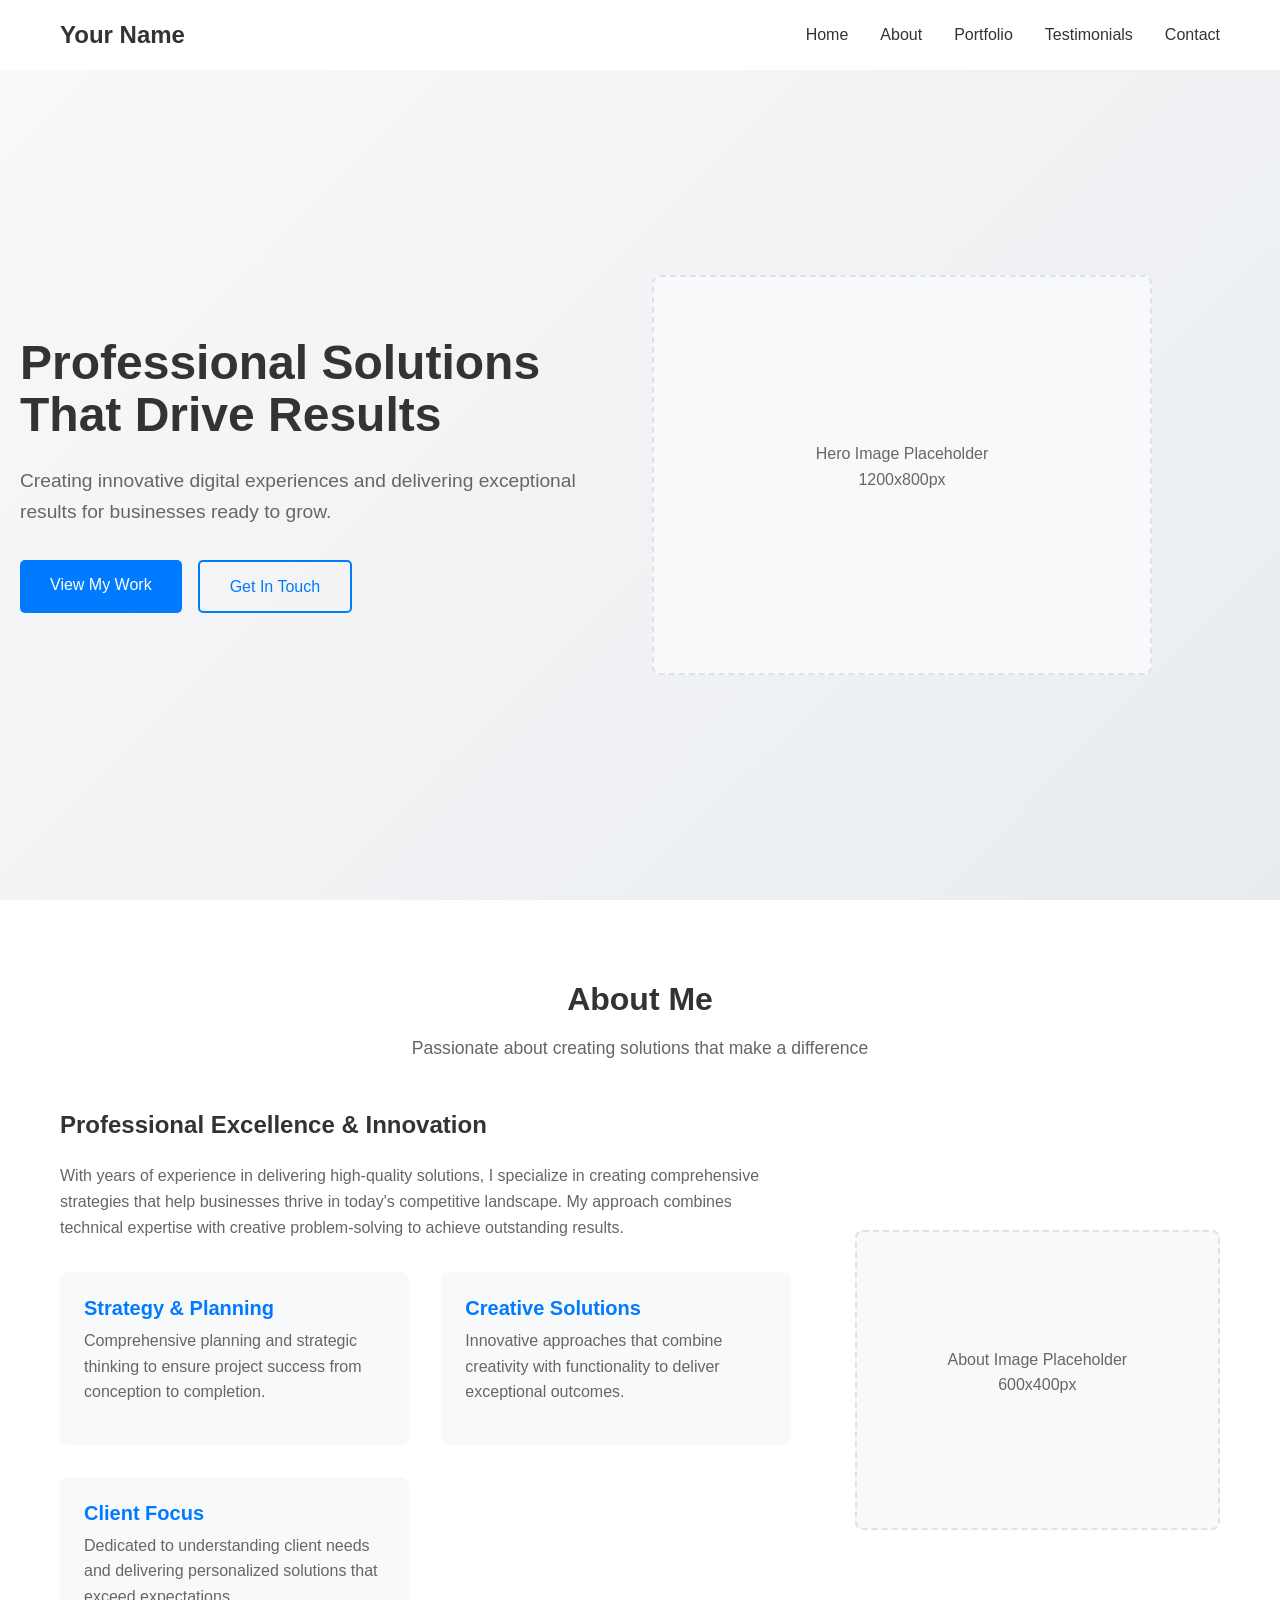
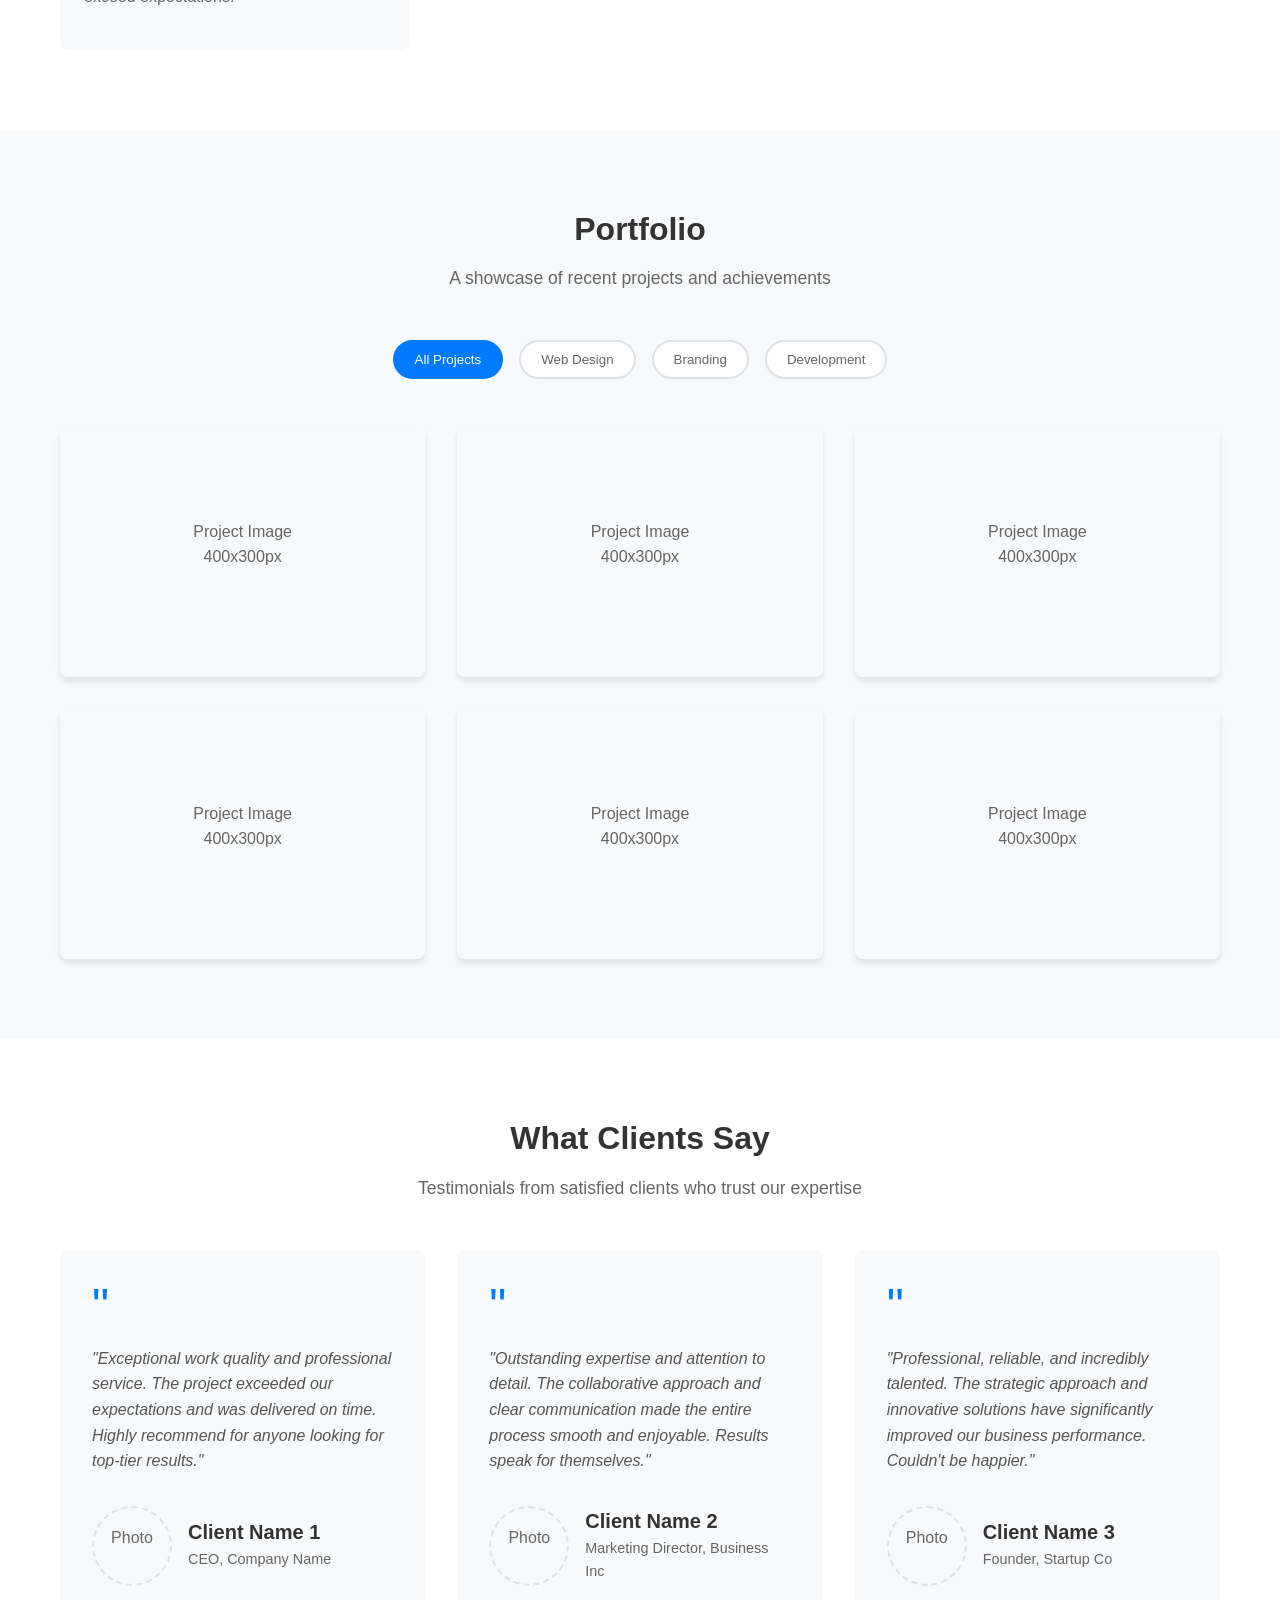
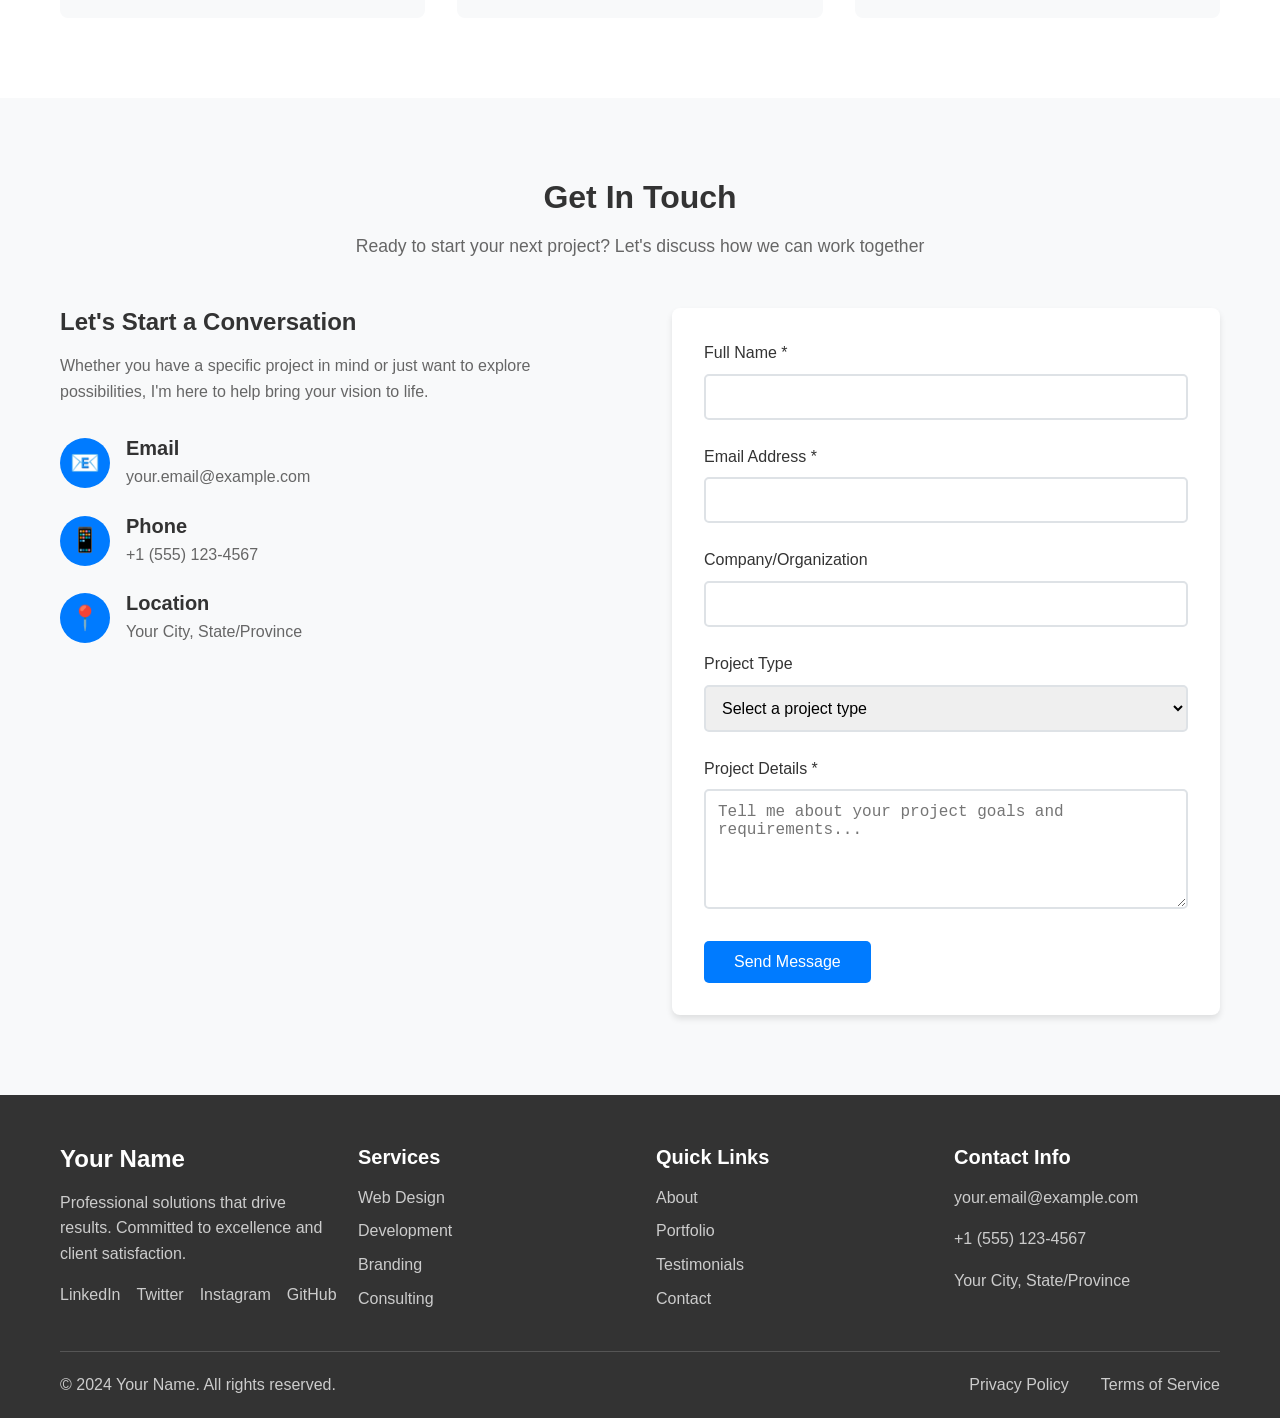
==== index.html @ e86a59a4 "Create professional portfolio website with responsive design Co-authored-by: deisy <deisy@sendwarmup" ====
<!DOCTYPE html>
<html lang="en">
<head>
    <meta charset="UTF-8">
    <meta name="viewport" content="width=device-width, initial-scale=1.0">
    <title>Your Name - Professional Portfolio</title>
    <link rel="stylesheet" href="styles.css">
</head>
<body>
    <!-- Navigation -->
    <nav class="navbar">
        <div class="nav-container">
            <div class="nav-logo">
                <a href="#home">Your Name</a>
            </div>
            <div class="nav-menu">
                <a href="#home" class="nav-link">Home</a>
                <a href="#about" class="nav-link">About</a>
                <a href="#portfolio" class="nav-link">Portfolio</a>
                <a href="#testimonials" class="nav-link">Testimonials</a>
                <a href="#contact" class="nav-link">Contact</a>
            </div>
            <div class="hamburger">
                <span class="bar"></span>
                <span class="bar"></span>
                <span class="bar"></span>
            </div>
        </div>
    </nav>

    <!-- Hero Section -->
    <section id="home" class="hero">
        <div class="hero-content">
            <div class="hero-text">
                <h1 class="hero-title">Professional Solutions That Drive Results</h1>
                <p class="hero-subtitle">Creating innovative digital experiences and delivering exceptional results for businesses ready to grow.</p>
                <div class="hero-buttons">
                    <a href="#portfolio" class="btn btn-primary">View My Work</a>
                    <a href="#contact" class="btn btn-secondary">Get In Touch</a>
                </div>
            </div>
        </div>
        <div class="hero-image">
            <!-- Placeholder for hero image -->
            <div class="image-placeholder">
                <p>Hero Image Placeholder<br>1200x800px</p>
            </div>
        </div>
    </section>

    <!-- About Section -->
    <section id="about" class="about">
        <div class="container">
            <div class="section-header">
                <h2>About Me</h2>
                <p class="section-subtitle">Passionate about creating solutions that make a difference</p>
            </div>
            <div class="about-content">
                <div class="about-text">
                    <h3>Professional Excellence & Innovation</h3>
                    <p>With years of experience in delivering high-quality solutions, I specialize in creating comprehensive strategies that help businesses thrive in today's competitive landscape. My approach combines technical expertise with creative problem-solving to achieve outstanding results.</p>
                    
                    <div class="skills-grid">
                        <div class="skill-item">
                            <h4>Strategy & Planning</h4>
                            <p>Comprehensive planning and strategic thinking to ensure project success from conception to completion.</p>
                        </div>
                        <div class="skill-item">
                            <h4>Creative Solutions</h4>
                            <p>Innovative approaches that combine creativity with functionality to deliver exceptional outcomes.</p>
                        </div>
                        <div class="skill-item">
                            <h4>Client Focus</h4>
                            <p>Dedicated to understanding client needs and delivering personalized solutions that exceed expectations.</p>
                        </div>
                    </div>
                </div>
                <div class="about-image">
                    <!-- Placeholder for about image -->
                    <div class="image-placeholder">
                        <p>About Image Placeholder<br>600x400px</p>
                    </div>
                </div>
            </div>
        </div>
    </section>

    <!-- Portfolio Gallery -->
    <section id="portfolio" class="portfolio">
        <div class="container">
            <div class="section-header">
                <h2>Portfolio</h2>
                <p class="section-subtitle">A showcase of recent projects and achievements</p>
            </div>
            
            <div class="portfolio-filters">
                <button class="filter-btn active" data-filter="all">All Projects</button>
                <button class="filter-btn" data-filter="web">Web Design</button>
                <button class="filter-btn" data-filter="branding">Branding</button>
                <button class="filter-btn" data-filter="development">Development</button>
            </div>

            <div class="portfolio-grid">
                <div class="portfolio-item" data-category="web">
                    <div class="portfolio-image">
                        <div class="image-placeholder">
                            <p>Project Image<br>400x300px</p>
                        </div>
                        <div class="portfolio-overlay">
                            <h4>Project Title 1</h4>
                            <p>Web Design & Development</p>
                            <a href="#" class="portfolio-link">View Project</a>
                        </div>
                    </div>
                </div>

                <div class="portfolio-item" data-category="branding">
                    <div class="portfolio-image">
                        <div class="image-placeholder">
                            <p>Project Image<br>400x300px</p>
                        </div>
                        <div class="portfolio-overlay">
                            <h4>Project Title 2</h4>
                            <p>Brand Identity & Strategy</p>
                            <a href="#" class="portfolio-link">View Project</a>
                        </div>
                    </div>
                </div>

                <div class="portfolio-item" data-category="development">
                    <div class="portfolio-image">
                        <div class="image-placeholder">
                            <p>Project Image<br>400x300px</p>
                        </div>
                        <div class="portfolio-overlay">
                            <h4>Project Title 3</h4>
                            <p>Custom Development</p>
                            <a href="#" class="portfolio-link">View Project</a>
                        </div>
                    </div>
                </div>

                <div class="portfolio-item" data-category="web">
                    <div class="portfolio-image">
                        <div class="image-placeholder">
                            <p>Project Image<br>400x300px</p>
                        </div>
                        <div class="portfolio-overlay">
                            <h4>Project Title 4</h4>
                            <p>Responsive Website</p>
                            <a href="#" class="portfolio-link">View Project</a>
                        </div>
                    </div>
                </div>

                <div class="portfolio-item" data-category="branding">
                    <div class="portfolio-image">
                        <div class="image-placeholder">
                            <p>Project Image<br>400x300px</p>
                        </div>
                        <div class="portfolio-overlay">
                            <h4>Project Title 5</h4>
                            <p>Logo & Brand Design</p>
                            <a href="#" class="portfolio-link">View Project</a>
                        </div>
                    </div>
                </div>

                <div class="portfolio-item" data-category="development">
                    <div class="portfolio-image">
                        <div class="image-placeholder">
                            <p>Project Image<br>400x300px</p>
                        </div>
                        <div class="portfolio-overlay">
                            <h4>Project Title 6</h4>
                            <p>E-commerce Platform</p>
                            <a href="#" class="portfolio-link">View Project</a>
                        </div>
                    </div>
                </div>
            </div>
        </div>
    </section>

    <!-- Testimonials Section -->
    <section id="testimonials" class="testimonials">
        <div class="container">
            <div class="section-header">
                <h2>What Clients Say</h2>
                <p class="section-subtitle">Testimonials from satisfied clients who trust our expertise</p>
            </div>
            
            <div class="testimonials-grid">
                <div class="testimonial-item">
                    <div class="testimonial-content">
                        <div class="quote-icon">"</div>
                        <p>"Exceptional work quality and professional service. The project exceeded our expectations and was delivered on time. Highly recommend for anyone looking for top-tier results."</p>
                    </div>
                    <div class="testimonial-author">
                        <div class="author-image">
                            <div class="image-placeholder small">
                                <p>Photo</p>
                            </div>
                        </div>
                        <div class="author-info">
                            <h4>Client Name 1</h4>
                            <p>CEO, Company Name</p>
                        </div>
                    </div>
                </div>

                <div class="testimonial-item">
                    <div class="testimonial-content">
                        <div class="quote-icon">"</div>
                        <p>"Outstanding expertise and attention to detail. The collaborative approach and clear communication made the entire process smooth and enjoyable. Results speak for themselves."</p>
                    </div>
                    <div class="testimonial-author">
                        <div class="author-image">
                            <div class="image-placeholder small">
                                <p>Photo</p>
                            </div>
                        </div>
                        <div class="author-info">
                            <h4>Client Name 2</h4>
                            <p>Marketing Director, Business Inc</p>
                        </div>
                    </div>
                </div>

                <div class="testimonial-item">
                    <div class="testimonial-content">
                        <div class="quote-icon">"</div>
                        <p>"Professional, reliable, and incredibly talented. The strategic approach and innovative solutions have significantly improved our business performance. Couldn't be happier."</p>
                    </div>
                    <div class="testimonial-author">
                        <div class="author-image">
                            <div class="image-placeholder small">
                                <p>Photo</p>
                            </div>
                        </div>
                        <div class="author-info">
                            <h4>Client Name 3</h4>
                            <p>Founder, Startup Co</p>
                        </div>
                    </div>
                </div>
            </div>
        </div>
    </section>

    <!-- Contact Section -->
    <section id="contact" class="contact">
        <div class="container">
            <div class="section-header">
                <h2>Get In Touch</h2>
                <p class="section-subtitle">Ready to start your next project? Let's discuss how we can work together</p>
            </div>
            
            <div class="contact-content">
                <div class="contact-info">
                    <h3>Let's Start a Conversation</h3>
                    <p>Whether you have a specific project in mind or just want to explore possibilities, I'm here to help bring your vision to life.</p>
                    
                    <div class="contact-details">
                        <div class="contact-item">
                            <div class="contact-icon">📧</div>
                            <div class="contact-text">
                                <h4>Email</h4>
                                <p>your.email@example.com</p>
                            </div>
                        </div>
                        
                        <div class="contact-item">
                            <div class="contact-icon">📱</div>
                            <div class="contact-text">
                                <h4>Phone</h4>
                                <p>+1 (555) 123-4567</p>
                            </div>
                        </div>
                        
                        <div class="contact-item">
                            <div class="contact-icon">📍</div>
                            <div class="contact-text">
                                <h4>Location</h4>
                                <p>Your City, State/Province</p>
                            </div>
                        </div>
                    </div>
                </div>
                
                <div class="contact-form">
                    <form id="contactForm">
                        <div class="form-group">
                            <label for="name">Full Name *</label>
                            <input type="text" id="name" name="name" required>
                        </div>
                        
                        <div class="form-group">
                            <label for="email">Email Address *</label>
                            <input type="email" id="email" name="email" required>
                        </div>
                        
                        <div class="form-group">
                            <label for="company">Company/Organization</label>
                            <input type="text" id="company" name="company">
                        </div>
                        
                        <div class="form-group">
                            <label for="project">Project Type</label>
                            <select id="project" name="project">
                                <option value="">Select a project type</option>
                                <option value="web-design">Web Design</option>
                                <option value="development">Development</option>
                                <option value="branding">Branding</option>
                                <option value="consulting">Consulting</option>
                                <option value="other">Other</option>
                            </select>
                        </div>
                        
                        <div class="form-group">
                            <label for="message">Project Details *</label>
                            <textarea id="message" name="message" rows="5" placeholder="Tell me about your project goals and requirements..." required></textarea>
                        </div>
                        
                        <button type="submit" class="btn btn-primary">Send Message</button>
                    </form>
                </div>
            </div>
        </div>
    </section>

    <!-- Footer -->
    <footer class="footer">
        <div class="container">
            <div class="footer-content">
                <div class="footer-section">
                    <h3>Your Name</h3>
                    <p>Professional solutions that drive results. Committed to excellence and client satisfaction.</p>
                    <div class="social-links">
                        <a href="#" class="social-link">LinkedIn</a>
                        <a href="#" class="social-link">Twitter</a>
                        <a href="#" class="social-link">Instagram</a>
                        <a href="#" class="social-link">GitHub</a>
                    </div>
                </div>
                
                <div class="footer-section">
                    <h4>Services</h4>
                    <ul>
                        <li><a href="#">Web Design</a></li>
                        <li><a href="#">Development</a></li>
                        <li><a href="#">Branding</a></li>
                        <li><a href="#">Consulting</a></li>
                    </ul>
                </div>
                
                <div class="footer-section">
                    <h4>Quick Links</h4>
                    <ul>
                        <li><a href="#about">About</a></li>
                        <li><a href="#portfolio">Portfolio</a></li>
                        <li><a href="#testimonials">Testimonials</a></li>
                        <li><a href="#contact">Contact</a></li>
                    </ul>
                </div>
                
                <div class="footer-section">
                    <h4>Contact Info</h4>
                    <p>your.email@example.com</p>
                    <p>+1 (555) 123-4567</p>
                    <p>Your City, State/Province</p>
                </div>
            </div>
            
            <div class="footer-bottom">
                <p>&copy; 2024 Your Name. All rights reserved.</p>
                <div class="footer-links">
                    <a href="#">Privacy Policy</a>
                    <a href="#">Terms of Service</a>
                </div>
            </div>
        </div>
    </footer>

    <script src="script.js"></script>
</body>
</html>
---- styles.css ----
/* Reset and Base Styles */
* {
    margin: 0;
    padding: 0;
    box-sizing: border-box;
}

html {
    scroll-behavior: smooth;
}

body {
    font-family: 'Segoe UI', Tahoma, Geneva, Verdana, sans-serif;
    line-height: 1.6;
    color: #333;
    background-color: #fff;
}

.container {
    max-width: 1200px;
    margin: 0 auto;
    padding: 0 20px;
}

/* Typography */
h1, h2, h3, h4, h5, h6 {
    font-weight: 600;
    line-height: 1.2;
    margin-bottom: 1rem;
}

h1 {
    font-size: 2.5rem;
}

h2 {
    font-size: 2rem;
}

h3 {
    font-size: 1.5rem;
}

h4 {
    font-size: 1.25rem;
}

p {
    margin-bottom: 1rem;
    color: #666;
}

/* Buttons */
.btn {
    display: inline-block;
    padding: 12px 30px;
    text-decoration: none;
    border-radius: 5px;
    font-weight: 500;
    transition: all 0.3s ease;
    border: none;
    cursor: pointer;
    font-size: 1rem;
}

.btn-primary {
    background-color: #007bff;
    color: white;
}

.btn-primary:hover {
    background-color: #0056b3;
    transform: translateY(-2px);
}

.btn-secondary {
    background-color: transparent;
    color: #007bff;
    border: 2px solid #007bff;
}

.btn-secondary:hover {
    background-color: #007bff;
    color: white;
    transform: translateY(-2px);
}

/* Section Headers */
.section-header {
    text-align: center;
    margin-bottom: 3rem;
}

.section-subtitle {
    font-size: 1.1rem;
    color: #666;
    max-width: 600px;
    margin: 0 auto;
}

/* Image Placeholders */
.image-placeholder {
    background-color: #f8f9fa;
    border: 2px dashed #dee2e6;
    display: flex;
    align-items: center;
    justify-content: center;
    color: #6c757d;
    text-align: center;
    font-weight: 500;
    border-radius: 8px;
    min-height: 200px;
}

.image-placeholder.small {
    min-height: 80px;
    width: 80px;
    border-radius: 50%;
}

/* Navigation */
.navbar {
    position: fixed;
    top: 0;
    width: 100%;
    background-color: rgba(255, 255, 255, 0.95);
    backdrop-filter: blur(10px);
    z-index: 1000;
    padding: 1rem 0;
    transition: all 0.3s ease;
}

.nav-container {
    max-width: 1200px;
    margin: 0 auto;
    padding: 0 20px;
    display: flex;
    justify-content: space-between;
    align-items: center;
}

.nav-logo a {
    font-size: 1.5rem;
    font-weight: 700;
    text-decoration: none;
    color: #333;
}

.nav-menu {
    display: flex;
    gap: 2rem;
}

.nav-link {
    text-decoration: none;
    color: #333;
    font-weight: 500;
    transition: color 0.3s ease;
}

.nav-link:hover {
    color: #007bff;
}

.hamburger {
    display: none;
    flex-direction: column;
    cursor: pointer;
}

.bar {
    width: 25px;
    height: 3px;
    background-color: #333;
    margin: 3px 0;
    transition: 0.3s;
}

/* Hero Section */
.hero {
    display: flex;
    align-items: center;
    min-height: 100vh;
    padding: 100px 20px 50px;
    background: linear-gradient(135deg, #f8f9fa 0%, #e9ecef 100%);
}

.hero-content {
    flex: 1;
    max-width: 600px;
    margin-right: 2rem;
}

.hero-title {
    font-size: 3rem;
    color: #333;
    margin-bottom: 1.5rem;
    line-height: 1.1;
}

.hero-subtitle {
    font-size: 1.2rem;
    color: #666;
    margin-bottom: 2rem;
    line-height: 1.6;
}

.hero-buttons {
    display: flex;
    gap: 1rem;
    flex-wrap: wrap;
}

.hero-image {
    flex: 1;
    max-width: 500px;
}

.hero-image .image-placeholder {
    min-height: 400px;
}

/* About Section */
.about {
    padding: 80px 0;
    background-color: #fff;
}

.about-content {
    display: grid;
    grid-template-columns: 2fr 1fr;
    gap: 4rem;
    align-items: center;
}

.about-text h3 {
    color: #333;
    margin-bottom: 1.5rem;
}

.skills-grid {
    display: grid;
    grid-template-columns: repeat(auto-fit, minmax(250px, 1fr));
    gap: 2rem;
    margin-top: 2rem;
}

.skill-item {
    padding: 1.5rem;
    background-color: #f8f9fa;
    border-radius: 8px;
    transition: transform 0.3s ease;
}

.skill-item:hover {
    transform: translateY(-5px);
}

.skill-item h4 {
    color: #007bff;
    margin-bottom: 0.5rem;
}

.about-image .image-placeholder {
    min-height: 300px;
}

/* Portfolio Section */
.portfolio {
    padding: 80px 0;
    background-color: #f8f9fa;
}

.portfolio-filters {
    display: flex;
    justify-content: center;
    gap: 1rem;
    margin-bottom: 3rem;
    flex-wrap: wrap;
}

.filter-btn {
    background-color: #fff;
    color: #666;
    border: 2px solid #dee2e6;
    padding: 10px 20px;
    border-radius: 25px;
    cursor: pointer;
    transition: all 0.3s ease;
    font-weight: 500;
}

.filter-btn.active,
.filter-btn:hover {
    background-color: #007bff;
    color: white;
    border-color: #007bff;
}

.portfolio-grid {
    display: grid;
    grid-template-columns: repeat(auto-fit, minmax(350px, 1fr));
    gap: 2rem;
}

.portfolio-item {
    background-color: #fff;
    border-radius: 8px;
    overflow: hidden;
    box-shadow: 0 4px 6px rgba(0, 0, 0, 0.1);
    transition: transform 0.3s ease, box-shadow 0.3s ease;
}

.portfolio-item:hover {
    transform: translateY(-5px);
    box-shadow: 0 8px 25px rgba(0, 0, 0, 0.15);
}

.portfolio-image {
    position: relative;
    overflow: hidden;
}

.portfolio-image .image-placeholder {
    min-height: 250px;
    border-radius: 0;
    border: none;
}

.portfolio-overlay {
    position: absolute;
    top: 0;
    left: 0;
    right: 0;
    bottom: 0;
    background: rgba(0, 123, 255, 0.9);
    color: white;
    display: flex;
    flex-direction: column;
    justify-content: center;
    align-items: center;
    opacity: 0;
    transition: opacity 0.3s ease;
    text-align: center;
    padding: 2rem;
}

.portfolio-item:hover .portfolio-overlay {
    opacity: 1;
}

.portfolio-overlay h4 {
    margin-bottom: 0.5rem;
    color: white;
}

.portfolio-overlay p {
    margin-bottom: 1rem;
    color: rgba(255, 255, 255, 0.9);
}

.portfolio-link {
    color: white;
    text-decoration: none;
    border: 2px solid white;
    padding: 8px 20px;
    border-radius: 25px;
    transition: all 0.3s ease;
}

.portfolio-link:hover {
    background-color: white;
    color: #007bff;
}

/* Testimonials Section */
.testimonials {
    padding: 80px 0;
    background-color: #fff;
}

.testimonials-grid {
    display: grid;
    grid-template-columns: repeat(auto-fit, minmax(350px, 1fr));
    gap: 2rem;
}

.testimonial-item {
    background-color: #f8f9fa;
    padding: 2rem;
    border-radius: 8px;
    position: relative;
    transition: transform 0.3s ease;
}

.testimonial-item:hover {
    transform: translateY(-5px);
}

.quote-icon {
    font-size: 3rem;
    color: #007bff;
    line-height: 1;
    margin-bottom: 1rem;
}

.testimonial-content p {
    font-style: italic;
    margin-bottom: 2rem;
    color: #555;
}

.testimonial-author {
    display: flex;
    align-items: center;
    gap: 1rem;
}

.author-info h4 {
    color: #333;
    margin-bottom: 0.25rem;
}

.author-info p {
    color: #666;
    margin: 0;
    font-size: 0.9rem;
}

/* Contact Section */
.contact {
    padding: 80px 0;
    background-color: #f8f9fa;
}

.contact-content {
    display: grid;
    grid-template-columns: 1fr 1fr;
    gap: 4rem;
}

.contact-info h3 {
    color: #333;
    margin-bottom: 1rem;
}

.contact-details {
    margin-top: 2rem;
}

.contact-item {
    display: flex;
    align-items: center;
    gap: 1rem;
    margin-bottom: 1.5rem;
}

.contact-icon {
    font-size: 1.5rem;
    width: 50px;
    height: 50px;
    background-color: #007bff;
    color: white;
    display: flex;
    align-items: center;
    justify-content: center;
    border-radius: 50%;
}

.contact-text h4 {
    color: #333;
    margin-bottom: 0.25rem;
}

.contact-text p {
    margin: 0;
    color: #666;
}

/* Contact Form */
.contact-form {
    background-color: #fff;
    padding: 2rem;
    border-radius: 8px;
    box-shadow: 0 4px 6px rgba(0, 0, 0, 0.1);
}

.form-group {
    margin-bottom: 1.5rem;
}

.form-group label {
    display: block;
    margin-bottom: 0.5rem;
    color: #333;
    font-weight: 500;
}

.form-group input,
.form-group select,
.form-group textarea {
    width: 100%;
    padding: 12px;
    border: 2px solid #dee2e6;
    border-radius: 5px;
    font-size: 1rem;
    transition: border-color 0.3s ease;
}

.form-group input:focus,
.form-group select:focus,
.form-group textarea:focus {
    outline: none;
    border-color: #007bff;
}

.form-group textarea {
    resize: vertical;
    min-height: 120px;
}

/* Footer */
.footer {
    background-color: #333;
    color: white;
    padding: 50px 0 20px;
}

.footer-content {
    display: grid;
    grid-template-columns: repeat(auto-fit, minmax(250px, 1fr));
    gap: 2rem;
    margin-bottom: 2rem;
}

.footer-section h3,
.footer-section h4 {
    color: white;
    margin-bottom: 1rem;
}

.footer-section p {
    color: #ccc;
    line-height: 1.6;
}

.footer-section ul {
    list-style: none;
}

.footer-section ul li {
    margin-bottom: 0.5rem;
}

.footer-section ul li a {
    color: #ccc;
    text-decoration: none;
    transition: color 0.3s ease;
}

.footer-section ul li a:hover {
    color: #007bff;
}

.social-links {
    display: flex;
    gap: 1rem;
    margin-top: 1rem;
}

.social-link {
    color: #ccc;
    text-decoration: none;
    transition: color 0.3s ease;
}

.social-link:hover {
    color: #007bff;
}

.footer-bottom {
    border-top: 1px solid #555;
    padding-top: 20px;
    display: flex;
    justify-content: space-between;
    align-items: center;
    flex-wrap: wrap;
    gap: 1rem;
}

.footer-bottom p {
    color: #ccc;
    margin: 0;
}

.footer-links {
    display: flex;
    gap: 2rem;
}

.footer-links a {
    color: #ccc;
    text-decoration: none;
    transition: color 0.3s ease;
}

.footer-links a:hover {
    color: #007bff;
}

/* Responsive Design */
@media (max-width: 768px) {
    .hamburger {
        display: flex;
    }
    
    .nav-menu {
        position: fixed;
        left: -100%;
        top: 70px;
        flex-direction: column;
        background-color: white;
        width: 100%;
        text-align: center;
        transition: 0.3s;
        box-shadow: 0 10px 27px rgba(0, 0, 0, 0.05);
        padding: 2rem 0;
    }
    
    .nav-menu.active {
        left: 0;
    }
    
    .hero {
        flex-direction: column;
        text-align: center;
        padding: 120px 20px 50px;
    }
    
    .hero-content {
        margin-right: 0;
        margin-bottom: 2rem;
    }
    
    .hero-title {
        font-size: 2.5rem;
    }
    
    .hero-buttons {
        justify-content: center;
    }
    
    .about-content {
        grid-template-columns: 1fr;
        gap: 2rem;
    }
    
    .skills-grid {
        grid-template-columns: 1fr;
    }
    
    .portfolio-grid {
        grid-template-columns: 1fr;
    }
    
    .testimonials-grid {
        grid-template-columns: 1fr;
    }
    
    .contact-content {
        grid-template-columns: 1fr;
        gap: 2rem;
    }
    
    .footer-bottom {
        flex-direction: column;
        text-align: center;
    }
    
    .footer-links {
        justify-content: center;
    }
}

@media (max-width: 480px) {
    .hero-title {
        font-size: 2rem;
    }
    
    .hero-subtitle {
        font-size: 1.1rem;
    }
    
    h2 {
        font-size: 1.75rem;
    }
    
    .container {
        padding: 0 15px;
    }
    
    .portfolio-filters {
        flex-direction: column;
        align-items: center;
    }
    
    .hero-buttons {
        flex-direction: column;
        align-items: center;
    }
    
    .btn {
        width: 100%;
        max-width: 250px;
        text-align: center;
    }
}

/* Smooth animations */
@keyframes fadeInUp {
    from {
        opacity: 0;
        transform: translateY(30px);
    }
    to {
        opacity: 1;
        transform: translateY(0);
    }
}

.hero-content,
.about-content,
.portfolio-item,
.testimonial-item {
    animation: fadeInUp 0.6s ease-out;
}

/* Scroll animations - can be enhanced with JavaScript */
.section-header {
    opacity: 0;
    animation: fadeInUp 0.6s ease-out forwards;
}
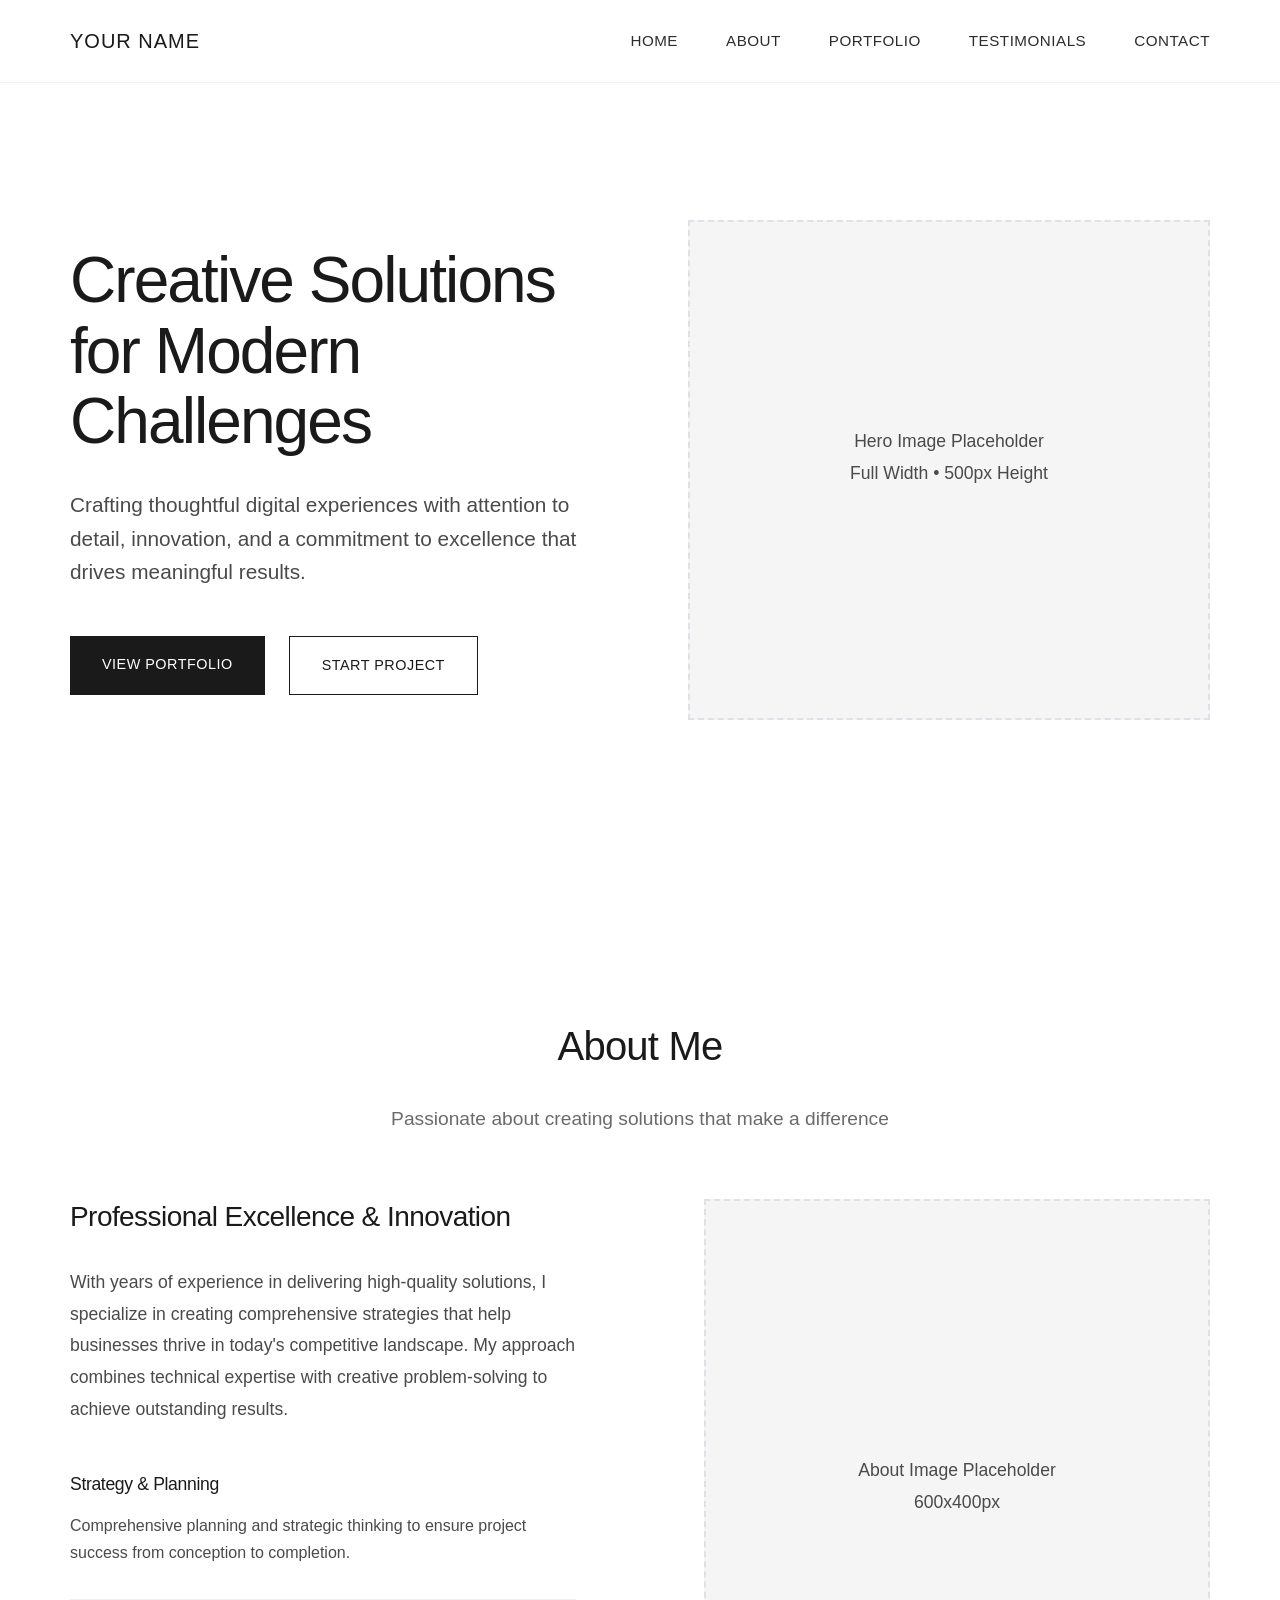
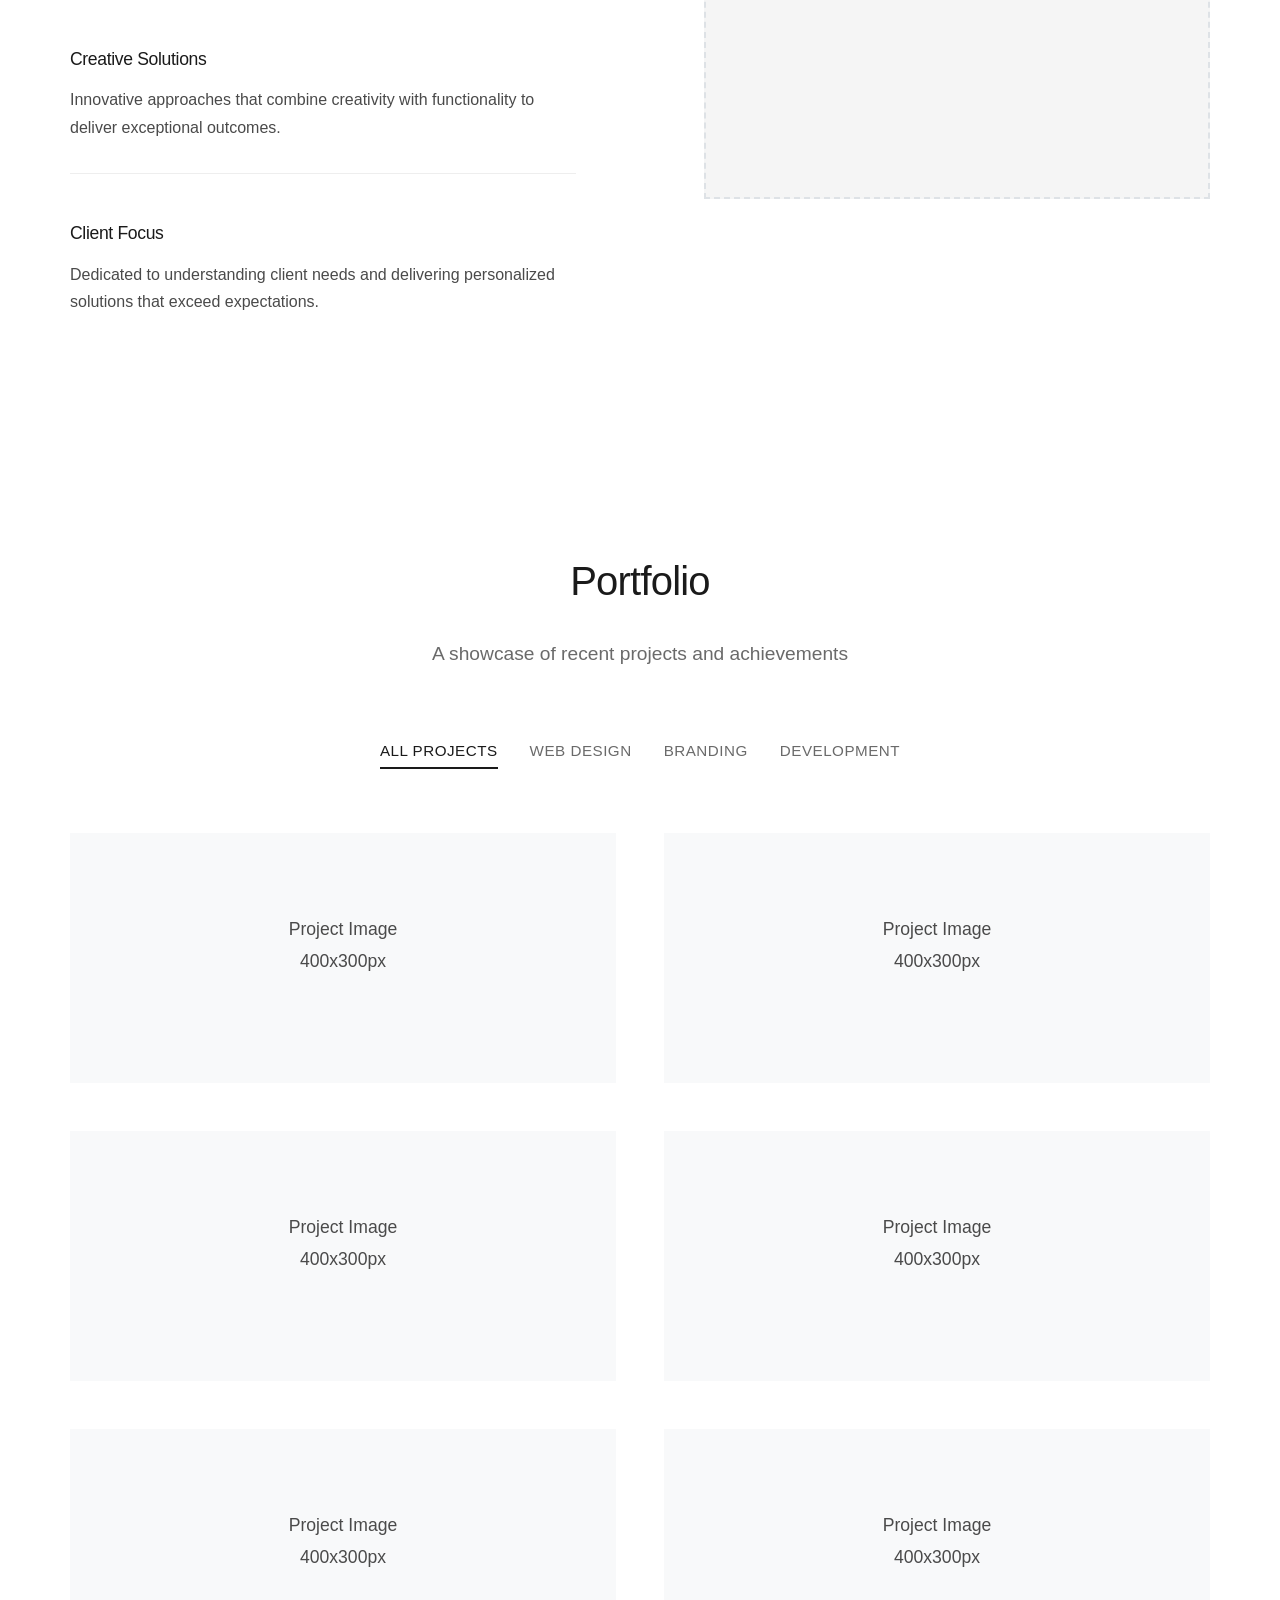
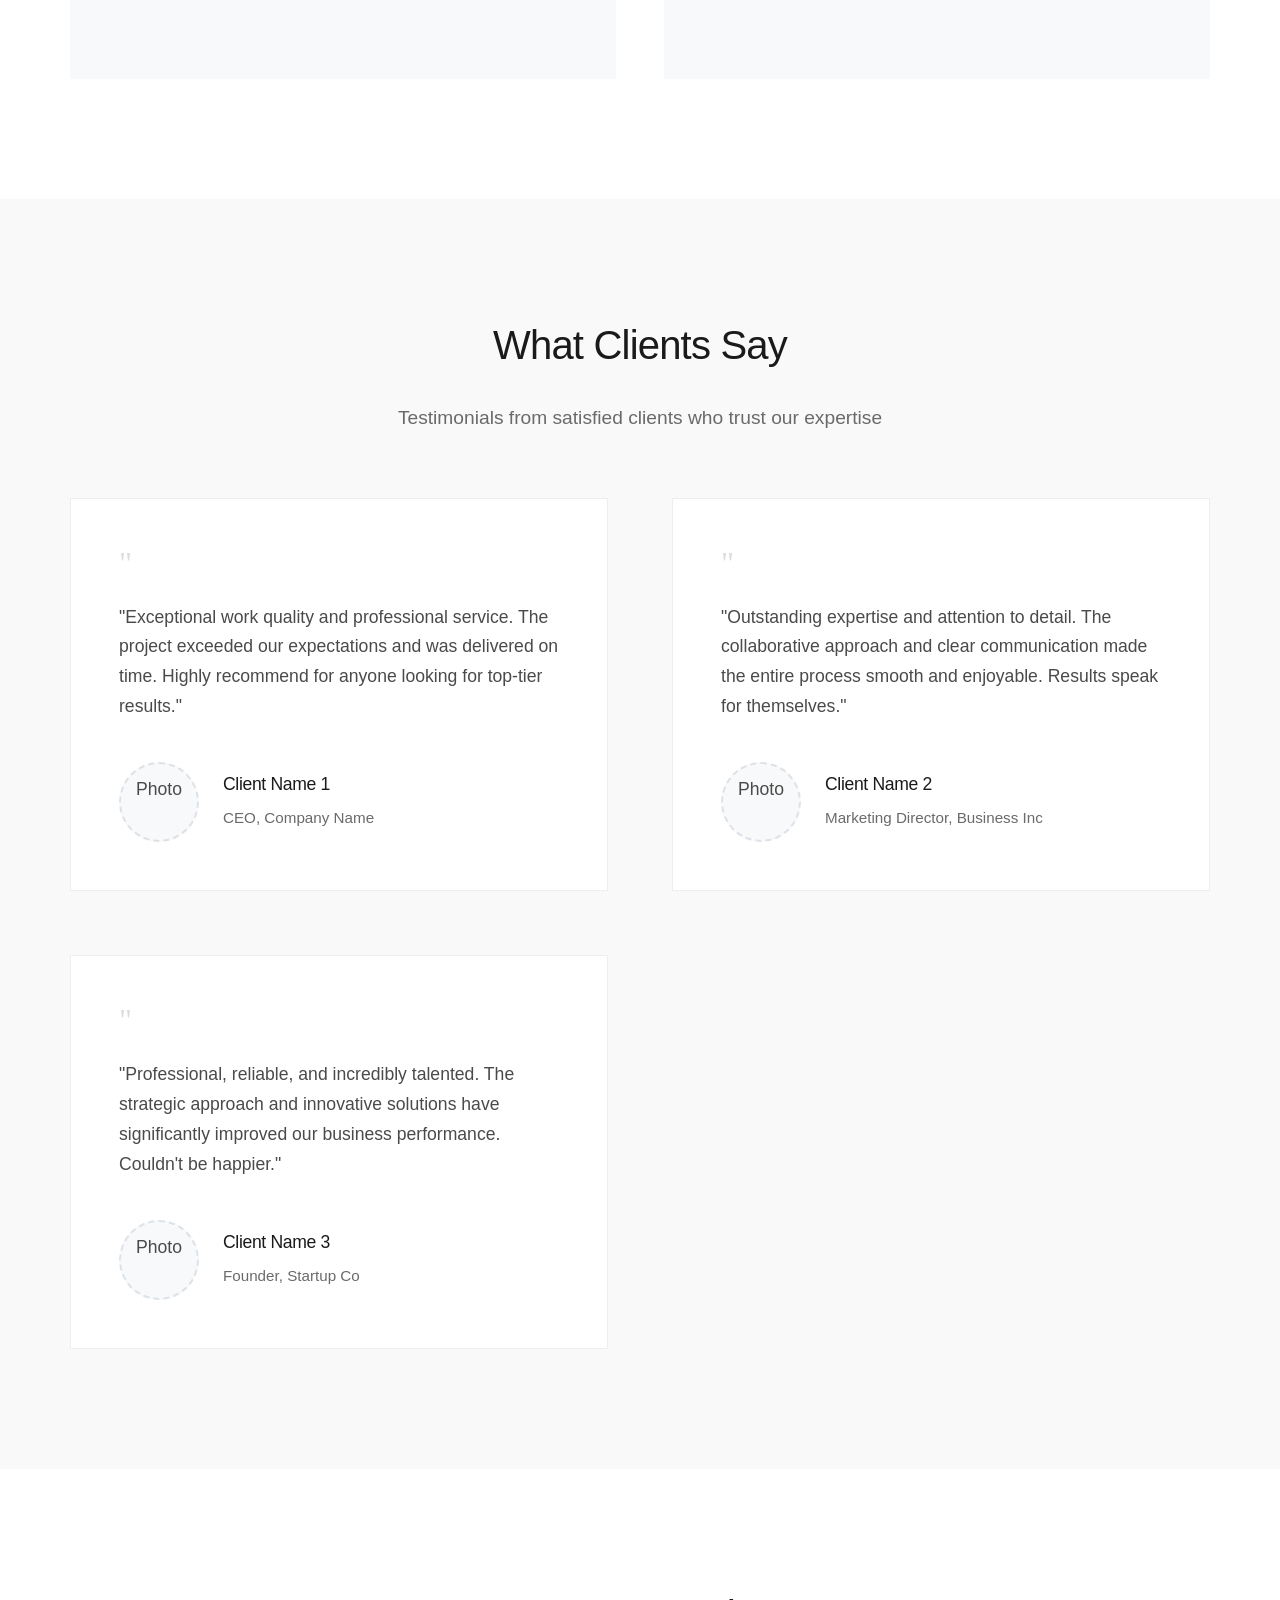
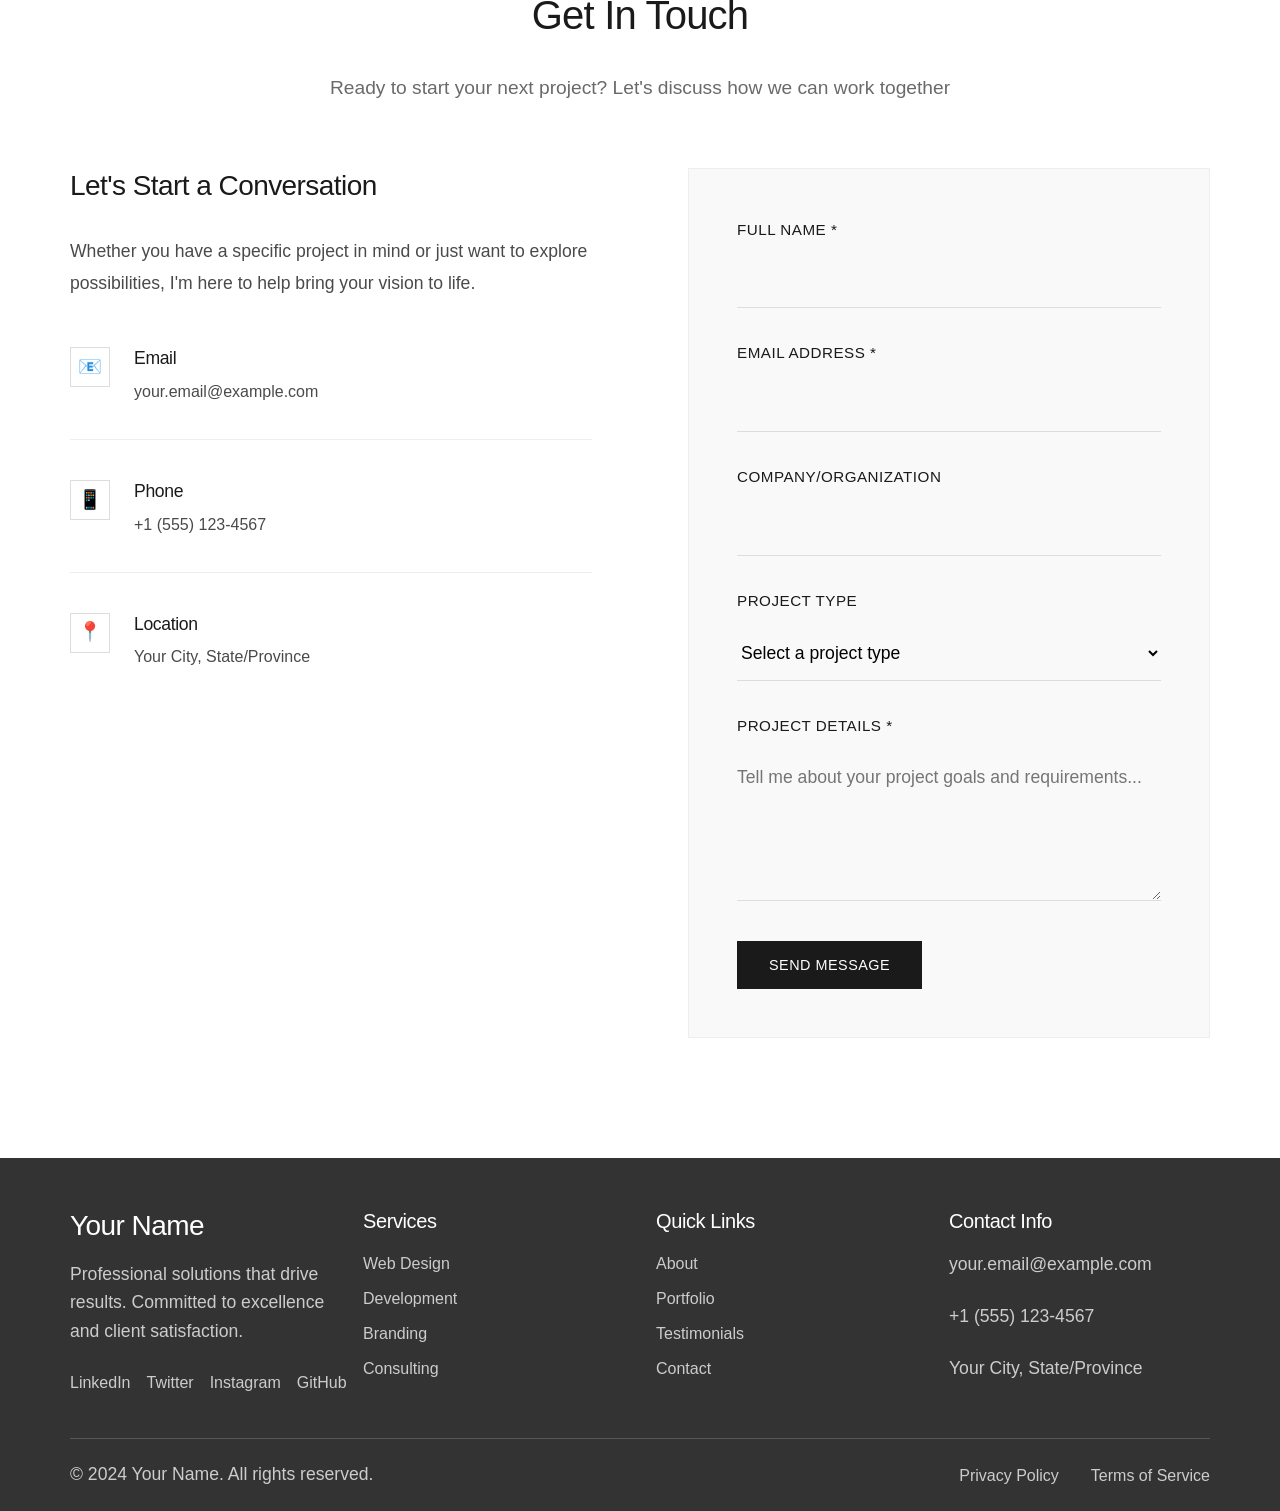
==== commit f7f61280: "Refactor hero and global styles with modern, minimalist design approach Co-authored-by: deisy <deisy" ====
--- a/index.html
+++ b/index.html
@@ -31,19 +31,21 @@
     <!-- Hero Section -->
     <section id="home" class="hero">
         <div class="hero-content">
-            <div class="hero-text">
-                <h1 class="hero-title">Professional Solutions That Drive Results</h1>
-                <p class="hero-subtitle">Creating innovative digital experiences and delivering exceptional results for businesses ready to grow.</p>
-                <div class="hero-buttons">
-                    <a href="#portfolio" class="btn btn-primary">View My Work</a>
-                    <a href="#contact" class="btn btn-secondary">Get In Touch</a>
-                </div>
-            </div>
-        </div>
-        <div class="hero-image">
-            <!-- Placeholder for hero image -->
-            <div class="image-placeholder">
-                <p>Hero Image Placeholder<br>1200x800px</p>
+            <div class="container">
+                <div class="hero-text">
+                    <h1 class="hero-title">Creative Solutions for Modern Challenges</h1>
+                    <p class="hero-subtitle">Crafting thoughtful digital experiences with attention to detail, innovation, and a commitment to excellence that drives meaningful results.</p>
+                    <div class="hero-buttons">
+                        <a href="#portfolio" class="btn btn-primary">View Portfolio</a>
+                        <a href="#contact" class="btn btn-secondary">Start Project</a>
+                    </div>
+                </div>
+                <div class="hero-image">
+                    <!-- Placeholder for hero image -->
+                    <div class="image-placeholder">
+                        <p>Hero Image Placeholder<br>Full Width • 500px Height</p>
+                    </div>
+                </div>
             </div>
         </div>
     </section>
--- a/styles.css
+++ b/styles.css
@@ -10,92 +10,112 @@
 }
 
 body {
-    font-family: 'Segoe UI', Tahoma, Geneva, Verdana, sans-serif;
-    line-height: 1.6;
-    color: #333;
-    background-color: #fff;
+    font-family: -apple-system, BlinkMacSystemFont, 'Segoe UI', Roboto, 'Helvetica Neue', Arial, sans-serif;
+    line-height: 1.7;
+    color: #2c2c2c;
+    background-color: #ffffff;
+    font-weight: 400;
+    -webkit-font-smoothing: antialiased;
+    -moz-osx-font-smoothing: grayscale;
 }
 
 .container {
     max-width: 1200px;
     margin: 0 auto;
-    padding: 0 20px;
+    padding: 0 30px;
 }
 
 /* Typography */
 h1, h2, h3, h4, h5, h6 {
-    font-weight: 600;
-    line-height: 1.2;
-    margin-bottom: 1rem;
+    font-weight: 300;
+    line-height: 1.3;
+    margin-bottom: 1.5rem;
+    color: #1a1a1a;
+    letter-spacing: -0.02em;
 }
 
 h1 {
+    font-size: 3.5rem;
+    font-weight: 200;
+    letter-spacing: -0.03em;
+}
+
+h2 {
     font-size: 2.5rem;
-}
-
-h2 {
-    font-size: 2rem;
+    font-weight: 300;
+    margin-bottom: 2rem;
 }
 
 h3 {
-    font-size: 1.5rem;
+    font-size: 1.75rem;
+    font-weight: 400;
+    margin-bottom: 1.25rem;
 }
 
 h4 {
     font-size: 1.25rem;
+    font-weight: 500;
+    margin-bottom: 1rem;
 }
 
 p {
-    margin-bottom: 1rem;
-    color: #666;
+    margin-bottom: 1.5rem;
+    color: #4a4a4a;
+    font-size: 1.1rem;
+    line-height: 1.8;
 }
 
 /* Buttons */
 .btn {
     display: inline-block;
-    padding: 12px 30px;
+    padding: 16px 32px;
     text-decoration: none;
-    border-radius: 5px;
-    font-weight: 500;
-    transition: all 0.3s ease;
+    border-radius: 0;
+    font-weight: 400;
+    transition: all 0.2s ease;
     border: none;
     cursor: pointer;
     font-size: 1rem;
+    letter-spacing: 0.5px;
+    text-transform: uppercase;
+    font-size: 0.9rem;
 }
 
 .btn-primary {
-    background-color: #007bff;
+    background-color: #1a1a1a;
     color: white;
 }
 
 .btn-primary:hover {
-    background-color: #0056b3;
-    transform: translateY(-2px);
+    background-color: #333;
+    transform: none;
 }
 
 .btn-secondary {
     background-color: transparent;
-    color: #007bff;
-    border: 2px solid #007bff;
+    color: #1a1a1a;
+    border: 1px solid #1a1a1a;
 }
 
 .btn-secondary:hover {
-    background-color: #007bff;
+    background-color: #1a1a1a;
     color: white;
-    transform: translateY(-2px);
+    transform: none;
 }
 
 /* Section Headers */
 .section-header {
     text-align: center;
-    margin-bottom: 3rem;
+    margin-bottom: 4rem;
 }
 
 .section-subtitle {
-    font-size: 1.1rem;
-    color: #666;
-    max-width: 600px;
+    font-size: 1.2rem;
+    color: #6a6a6a;
+    max-width: 700px;
     margin: 0 auto;
+    font-weight: 300;
+    line-height: 1.6;
 }
 
 /* Image Placeholders */
@@ -123,43 +143,49 @@
     position: fixed;
     top: 0;
     width: 100%;
-    background-color: rgba(255, 255, 255, 0.95);
-    backdrop-filter: blur(10px);
+    background-color: rgba(255, 255, 255, 0.98);
+    backdrop-filter: blur(20px);
     z-index: 1000;
-    padding: 1rem 0;
-    transition: all 0.3s ease;
+    padding: 1.5rem 0;
+    transition: all 0.2s ease;
+    border-bottom: 1px solid rgba(0, 0, 0, 0.05);
 }
 
 .nav-container {
     max-width: 1200px;
     margin: 0 auto;
-    padding: 0 20px;
+    padding: 0 30px;
     display: flex;
     justify-content: space-between;
     align-items: center;
 }
 
 .nav-logo a {
-    font-size: 1.5rem;
-    font-weight: 700;
+    font-size: 1.25rem;
+    font-weight: 400;
     text-decoration: none;
-    color: #333;
+    color: #1a1a1a;
+    letter-spacing: 1px;
+    text-transform: uppercase;
 }
 
 .nav-menu {
     display: flex;
-    gap: 2rem;
+    gap: 3rem;
 }
 
 .nav-link {
     text-decoration: none;
-    color: #333;
-    font-weight: 500;
-    transition: color 0.3s ease;
+    color: #2c2c2c;
+    font-weight: 400;
+    font-size: 0.95rem;
+    letter-spacing: 0.5px;
+    transition: color 0.2s ease;
+    text-transform: uppercase;
 }
 
 .nav-link:hover {
-    color: #007bff;
+    color: #666;
 }
 
 .hamburger {
@@ -178,142 +204,194 @@
 
 /* Hero Section */
 .hero {
+    width: 100%;
+    min-height: 100vh;
+    background-color: #ffffff;
+    position: relative;
     display: flex;
     align-items: center;
-    min-height: 100vh;
-    padding: 100px 20px 50px;
-    background: linear-gradient(135deg, #f8f9fa 0%, #e9ecef 100%);
+    padding: 0;
 }
 
 .hero-content {
-    flex: 1;
-    max-width: 600px;
-    margin-right: 2rem;
+    width: 100%;
+    padding: 120px 0 80px;
+}
+
+.hero-content .container {
+    display: grid;
+    grid-template-columns: 1fr 1fr;
+    gap: 6rem;
+    align-items: center;
+}
+
+.hero-text {
+    max-width: 100%;
 }
 
 .hero-title {
-    font-size: 3rem;
-    color: #333;
-    margin-bottom: 1.5rem;
+    font-size: 4rem;
+    color: #1a1a1a;
+    margin-bottom: 2rem;
     line-height: 1.1;
+    font-weight: 200;
 }
 
 .hero-subtitle {
-    font-size: 1.2rem;
-    color: #666;
-    margin-bottom: 2rem;
+    font-size: 1.3rem;
+    color: #4a4a4a;
+    margin-bottom: 3rem;
     line-height: 1.6;
+    font-weight: 300;
 }
 
 .hero-buttons {
     display: flex;
-    gap: 1rem;
+    gap: 1.5rem;
     flex-wrap: wrap;
 }
 
 .hero-image {
-    flex: 1;
-    max-width: 500px;
+    width: 100%;
+    height: 500px;
+    position: relative;
 }
 
 .hero-image .image-placeholder {
-    min-height: 400px;
+    width: 100%;
+    height: 100%;
+    min-height: 500px;
+    border-radius: 0;
+    background-color: #f5f5f5;
 }
 
 /* About Section */
 .about {
-    padding: 80px 0;
-    background-color: #fff;
+    padding: 120px 0;
+    background-color: #ffffff;
 }
 
 .about-content {
     display: grid;
-    grid-template-columns: 2fr 1fr;
-    gap: 4rem;
-    align-items: center;
+    grid-template-columns: 1fr 1fr;
+    gap: 8rem;
+    align-items: start;
 }
 
 .about-text h3 {
-    color: #333;
-    margin-bottom: 1.5rem;
+    color: #1a1a1a;
+    margin-bottom: 2rem;
+    font-weight: 300;
+}
+
+.about-text p {
+    margin-bottom: 2.5rem;
 }
 
 .skills-grid {
     display: grid;
-    grid-template-columns: repeat(auto-fit, minmax(250px, 1fr));
-    gap: 2rem;
-    margin-top: 2rem;
+    grid-template-columns: 1fr;
+    gap: 3rem;
+    margin-top: 3rem;
 }
 
 .skill-item {
-    padding: 1.5rem;
-    background-color: #f8f9fa;
-    border-radius: 8px;
-    transition: transform 0.3s ease;
+    padding: 0;
+    background-color: transparent;
+    border-radius: 0;
+    transition: none;
+    border-bottom: 1px solid #eee;
+    padding-bottom: 2rem;
 }
 
 .skill-item:hover {
-    transform: translateY(-5px);
+    transform: none;
+}
+
+.skill-item:last-child {
+    border-bottom: none;
+    padding-bottom: 0;
 }
 
 .skill-item h4 {
-    color: #007bff;
-    margin-bottom: 0.5rem;
+    color: #1a1a1a;
+    margin-bottom: 1rem;
+    font-weight: 400;
+    font-size: 1.1rem;
+}
+
+.skill-item p {
+    margin-bottom: 0;
+    font-size: 1rem;
+    line-height: 1.7;
+}
+
+.about-image {
+    width: 100%;
+    height: 600px;
 }
 
 .about-image .image-placeholder {
-    min-height: 300px;
+    width: 100%;
+    height: 100%;
+    min-height: 600px;
+    border-radius: 0;
+    background-color: #f5f5f5;
 }
 
 /* Portfolio Section */
 .portfolio {
-    padding: 80px 0;
-    background-color: #f8f9fa;
+    padding: 120px 0;
+    background-color: #ffffff;
 }
 
 .portfolio-filters {
     display: flex;
     justify-content: center;
-    gap: 1rem;
-    margin-bottom: 3rem;
+    gap: 2rem;
+    margin-bottom: 4rem;
     flex-wrap: wrap;
 }
 
 .filter-btn {
-    background-color: #fff;
-    color: #666;
-    border: 2px solid #dee2e6;
-    padding: 10px 20px;
-    border-radius: 25px;
+    background-color: transparent;
+    color: #6a6a6a;
+    border: none;
+    padding: 8px 0;
+    border-radius: 0;
     cursor: pointer;
-    transition: all 0.3s ease;
-    font-weight: 500;
+    transition: all 0.2s ease;
+    font-weight: 400;
+    font-size: 0.95rem;
+    letter-spacing: 0.5px;
+    text-transform: uppercase;
+    border-bottom: 2px solid transparent;
 }
 
 .filter-btn.active,
 .filter-btn:hover {
-    background-color: #007bff;
-    color: white;
-    border-color: #007bff;
+    background-color: transparent;
+    color: #1a1a1a;
+    border-bottom: 2px solid #1a1a1a;
 }
 
 .portfolio-grid {
     display: grid;
-    grid-template-columns: repeat(auto-fit, minmax(350px, 1fr));
-    gap: 2rem;
+    grid-template-columns: repeat(auto-fit, minmax(400px, 1fr));
+    gap: 3rem;
 }
 
 .portfolio-item {
-    background-color: #fff;
-    border-radius: 8px;
+    background-color: #ffffff;
+    border-radius: 0;
     overflow: hidden;
-    box-shadow: 0 4px 6px rgba(0, 0, 0, 0.1);
-    transition: transform 0.3s ease, box-shadow 0.3s ease;
+    box-shadow: none;
+    transition: none;
 }
 
 .portfolio-item:hover {
-    transform: translateY(-5px);
-    box-shadow: 0 8px 25px rgba(0, 0, 0, 0.15);
+    transform: none;
+    box-shadow: none;
 }
 
 .portfolio-image {
@@ -375,148 +453,182 @@
 
 /* Testimonials Section */
 .testimonials {
-    padding: 80px 0;
-    background-color: #fff;
+    padding: 120px 0;
+    background-color: #f9f9f9;
 }
 
 .testimonials-grid {
     display: grid;
-    grid-template-columns: repeat(auto-fit, minmax(350px, 1fr));
-    gap: 2rem;
+    grid-template-columns: repeat(auto-fit, minmax(400px, 1fr));
+    gap: 4rem;
 }
 
 .testimonial-item {
-    background-color: #f8f9fa;
-    padding: 2rem;
-    border-radius: 8px;
+    background-color: #ffffff;
+    padding: 3rem;
+    border-radius: 0;
     position: relative;
-    transition: transform 0.3s ease;
+    transition: none;
+    border: 1px solid #eee;
 }
 
 .testimonial-item:hover {
-    transform: translateY(-5px);
+    transform: none;
 }
 
 .quote-icon {
-    font-size: 3rem;
-    color: #007bff;
+    font-size: 2rem;
+    color: #ddd;
     line-height: 1;
-    margin-bottom: 1rem;
+    margin-bottom: 1.5rem;
+    font-family: Georgia, serif;
 }
 
 .testimonial-content p {
-    font-style: italic;
-    margin-bottom: 2rem;
-    color: #555;
+    font-style: normal;
+    margin-bottom: 2.5rem;
+    color: #4a4a4a;
+    font-size: 1.1rem;
+    line-height: 1.7;
 }
 
 .testimonial-author {
     display: flex;
     align-items: center;
-    gap: 1rem;
+    gap: 1.5rem;
 }
 
 .author-info h4 {
-    color: #333;
-    margin-bottom: 0.25rem;
+    color: #1a1a1a;
+    margin-bottom: 0.5rem;
+    font-weight: 400;
+    font-size: 1.1rem;
 }
 
 .author-info p {
-    color: #666;
+    color: #6a6a6a;
     margin: 0;
-    font-size: 0.9rem;
+    font-size: 0.95rem;
+    font-weight: 300;
 }
 
 /* Contact Section */
 .contact {
-    padding: 80px 0;
-    background-color: #f8f9fa;
+    padding: 120px 0;
+    background-color: #ffffff;
 }
 
 .contact-content {
     display: grid;
     grid-template-columns: 1fr 1fr;
-    gap: 4rem;
+    gap: 6rem;
 }
 
 .contact-info h3 {
-    color: #333;
-    margin-bottom: 1rem;
+    color: #1a1a1a;
+    margin-bottom: 2rem;
+    font-weight: 300;
+}
+
+.contact-info p {
+    margin-bottom: 3rem;
 }
 
 .contact-details {
-    margin-top: 2rem;
+    margin-top: 3rem;
 }
 
 .contact-item {
     display: flex;
-    align-items: center;
-    gap: 1rem;
-    margin-bottom: 1.5rem;
+    align-items: flex-start;
+    gap: 1.5rem;
+    margin-bottom: 2.5rem;
+    padding-bottom: 2rem;
+    border-bottom: 1px solid #eee;
+}
+
+.contact-item:last-child {
+    border-bottom: none;
+    margin-bottom: 0;
+    padding-bottom: 0;
 }
 
 .contact-icon {
-    font-size: 1.5rem;
-    width: 50px;
-    height: 50px;
-    background-color: #007bff;
-    color: white;
+    font-size: 1.2rem;
+    width: 40px;
+    height: 40px;
+    background-color: transparent;
+    color: #6a6a6a;
     display: flex;
     align-items: center;
     justify-content: center;
-    border-radius: 50%;
+    border-radius: 0;
+    border: 1px solid #ddd;
+    flex-shrink: 0;
 }
 
 .contact-text h4 {
-    color: #333;
-    margin-bottom: 0.25rem;
+    color: #1a1a1a;
+    margin-bottom: 0.5rem;
+    font-weight: 400;
+    font-size: 1.1rem;
 }
 
 .contact-text p {
     margin: 0;
-    color: #666;
+    color: #4a4a4a;
+    font-size: 1rem;
 }
 
 /* Contact Form */
 .contact-form {
-    background-color: #fff;
-    padding: 2rem;
-    border-radius: 8px;
-    box-shadow: 0 4px 6px rgba(0, 0, 0, 0.1);
+    background-color: #f9f9f9;
+    padding: 3rem;
+    border-radius: 0;
+    box-shadow: none;
+    border: 1px solid #eee;
 }
 
 .form-group {
-    margin-bottom: 1.5rem;
+    margin-bottom: 2rem;
 }
 
 .form-group label {
     display: block;
-    margin-bottom: 0.5rem;
-    color: #333;
-    font-weight: 500;
+    margin-bottom: 0.75rem;
+    color: #1a1a1a;
+    font-weight: 400;
+    font-size: 0.95rem;
+    letter-spacing: 0.5px;
+    text-transform: uppercase;
 }
 
 .form-group input,
 .form-group select,
 .form-group textarea {
     width: 100%;
-    padding: 12px;
-    border: 2px solid #dee2e6;
-    border-radius: 5px;
-    font-size: 1rem;
-    transition: border-color 0.3s ease;
+    padding: 16px 0;
+    border: none;
+    border-bottom: 1px solid #ddd;
+    border-radius: 0;
+    font-size: 1.1rem;
+    background-color: transparent;
+    transition: border-color 0.2s ease;
+    font-family: inherit;
 }
 
 .form-group input:focus,
 .form-group select:focus,
 .form-group textarea:focus {
     outline: none;
-    border-color: #007bff;
+    border-bottom-color: #1a1a1a;
+    background-color: transparent;
 }
 
 .form-group textarea {
     resize: vertical;
-    min-height: 120px;
+    min-height: 150px;
+    padding-top: 16px;
 }
 
 /* Footer */
@@ -610,6 +722,10 @@
 
 /* Responsive Design */
 @media (max-width: 768px) {
+    .container {
+        padding: 0 20px;
+    }
+    
     .hamburger {
         display: flex;
     }
@@ -617,59 +733,103 @@
     .nav-menu {
         position: fixed;
         left: -100%;
-        top: 70px;
+        top: 80px;
         flex-direction: column;
-        background-color: white;
+        background-color: rgba(255, 255, 255, 0.98);
+        backdrop-filter: blur(20px);
         width: 100%;
         text-align: center;
         transition: 0.3s;
-        box-shadow: 0 10px 27px rgba(0, 0, 0, 0.05);
-        padding: 2rem 0;
+        box-shadow: 0 10px 30px rgba(0, 0, 0, 0.1);
+        padding: 3rem 0;
+        gap: 2rem;
     }
     
     .nav-menu.active {
         left: 0;
     }
     
-    .hero {
-        flex-direction: column;
+    .hero-content .container {
+        grid-template-columns: 1fr;
+        gap: 4rem;
         text-align: center;
-        padding: 120px 20px 50px;
     }
     
     .hero-content {
-        margin-right: 0;
-        margin-bottom: 2rem;
+        padding: 140px 0 80px;
     }
     
     .hero-title {
         font-size: 2.5rem;
+        line-height: 1.1;
+    }
+    
+    .hero-subtitle {
+        font-size: 1.2rem;
     }
     
     .hero-buttons {
         justify-content: center;
     }
     
+    .hero-image {
+        height: 400px;
+    }
+    
+    .hero-image .image-placeholder {
+        min-height: 400px;
+    }
+    
+    .about {
+        padding: 80px 0;
+    }
+    
     .about-content {
         grid-template-columns: 1fr;
-        gap: 2rem;
-    }
-    
-    .skills-grid {
-        grid-template-columns: 1fr;
+        gap: 4rem;
+    }
+    
+    .about-image {
+        height: 400px;
+    }
+    
+    .about-image .image-placeholder {
+        min-height: 400px;
+    }
+    
+    .portfolio {
+        padding: 80px 0;
     }
     
     .portfolio-grid {
         grid-template-columns: 1fr;
+        gap: 2rem;
+    }
+    
+    .testimonials {
+        padding: 80px 0;
     }
     
     .testimonials-grid {
         grid-template-columns: 1fr;
+        gap: 2rem;
+    }
+    
+    .testimonial-item {
+        padding: 2rem;
+    }
+    
+    .contact {
+        padding: 80px 0;
     }
     
     .contact-content {
         grid-template-columns: 1fr;
-        gap: 2rem;
+        gap: 3rem;
+    }
+    
+    .contact-form {
+        padding: 2rem;
     }
     
     .footer-bottom {
@@ -683,36 +843,62 @@
 }
 
 @media (max-width: 480px) {
+    .container {
+        padding: 0 15px;
+    }
+    
     .hero-title {
         font-size: 2rem;
+        line-height: 1.1;
     }
     
     .hero-subtitle {
         font-size: 1.1rem;
     }
     
+    .hero-content {
+        padding: 120px 0 60px;
+    }
+    
     h2 {
-        font-size: 1.75rem;
-    }
-    
-    .container {
-        padding: 0 15px;
+        font-size: 2rem;
+    }
+    
+    h3 {
+        font-size: 1.5rem;
+    }
+    
+    .about,
+    .portfolio,
+    .testimonials,
+    .contact {
+        padding: 60px 0;
+    }
+    
+    .section-header {
+        margin-bottom: 3rem;
     }
     
     .portfolio-filters {
-        flex-direction: column;
-        align-items: center;
+        gap: 1rem;
+        margin-bottom: 3rem;
     }
     
     .hero-buttons {
         flex-direction: column;
         align-items: center;
+        gap: 1rem;
     }
     
     .btn {
         width: 100%;
-        max-width: 250px;
+        max-width: 280px;
         text-align: center;
+    }
+    
+    .testimonial-item,
+    .contact-form {
+        padding: 1.5rem;
     }
 }
 
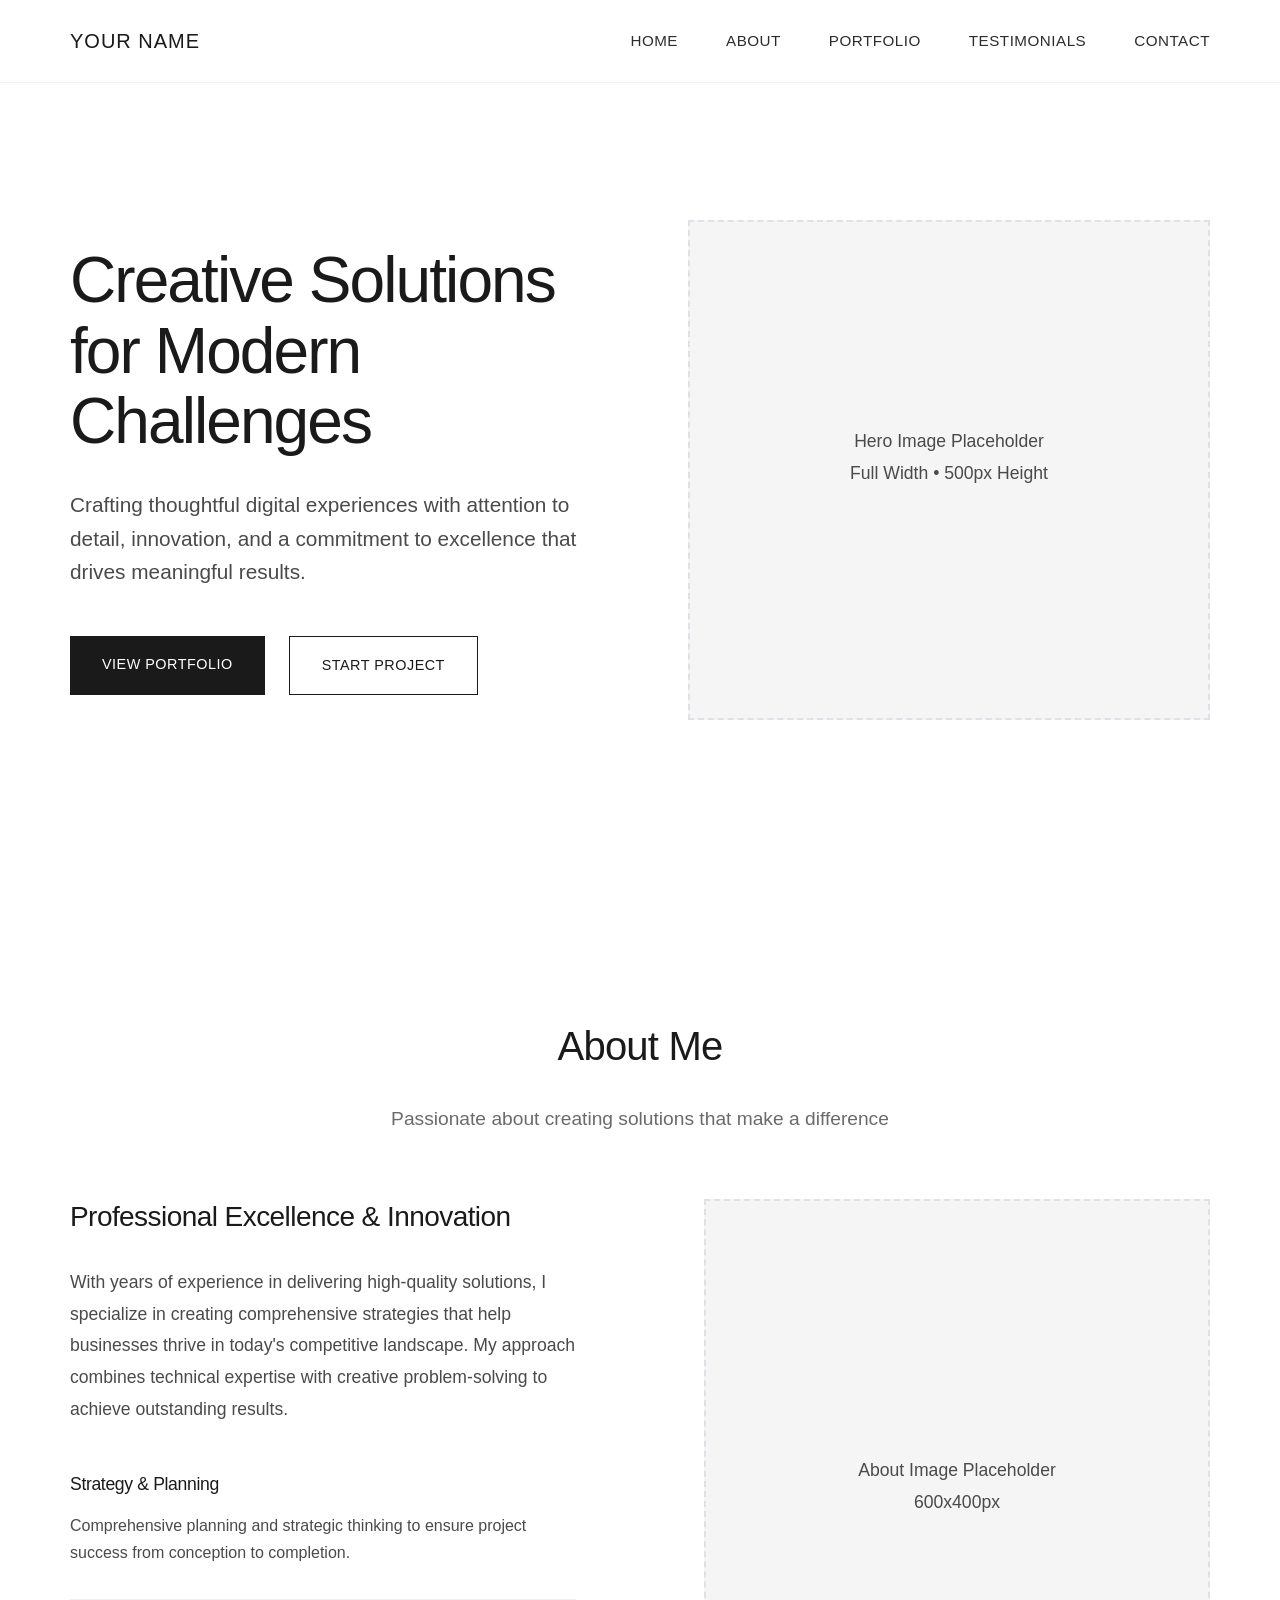
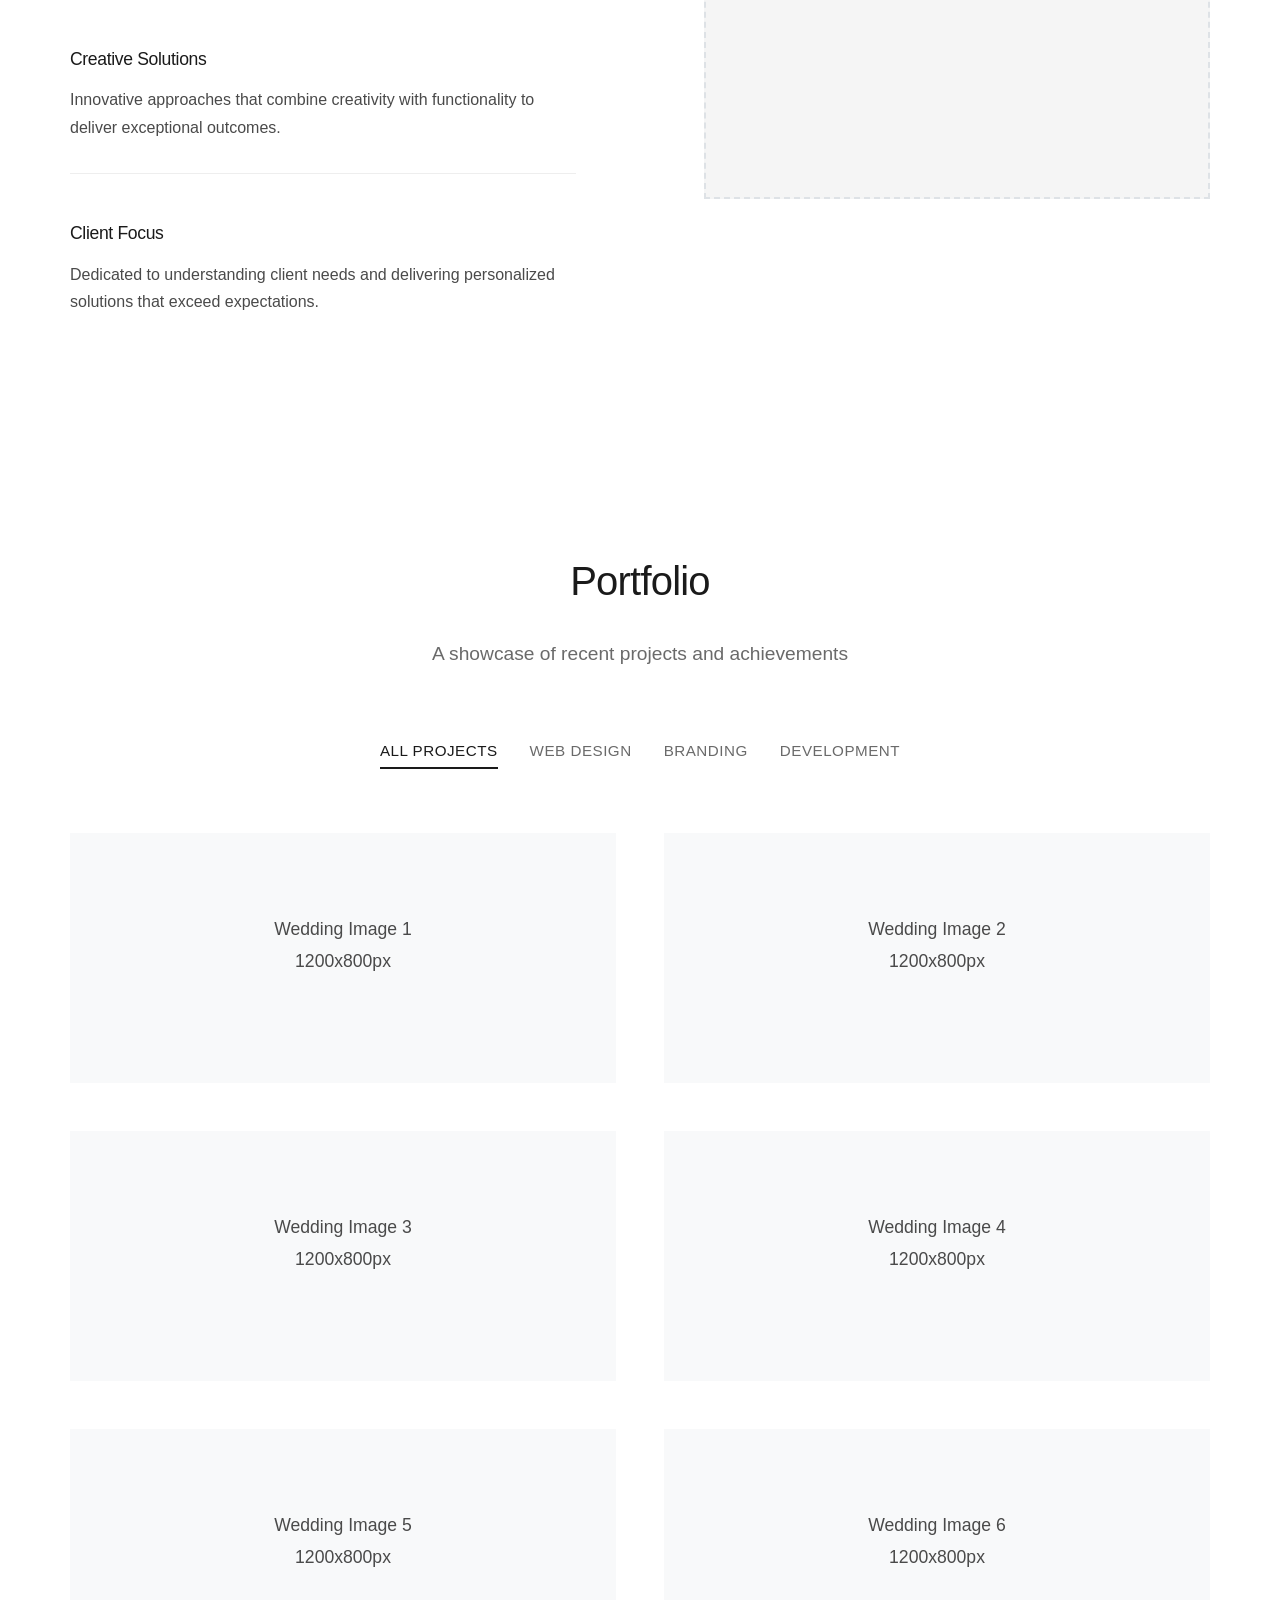
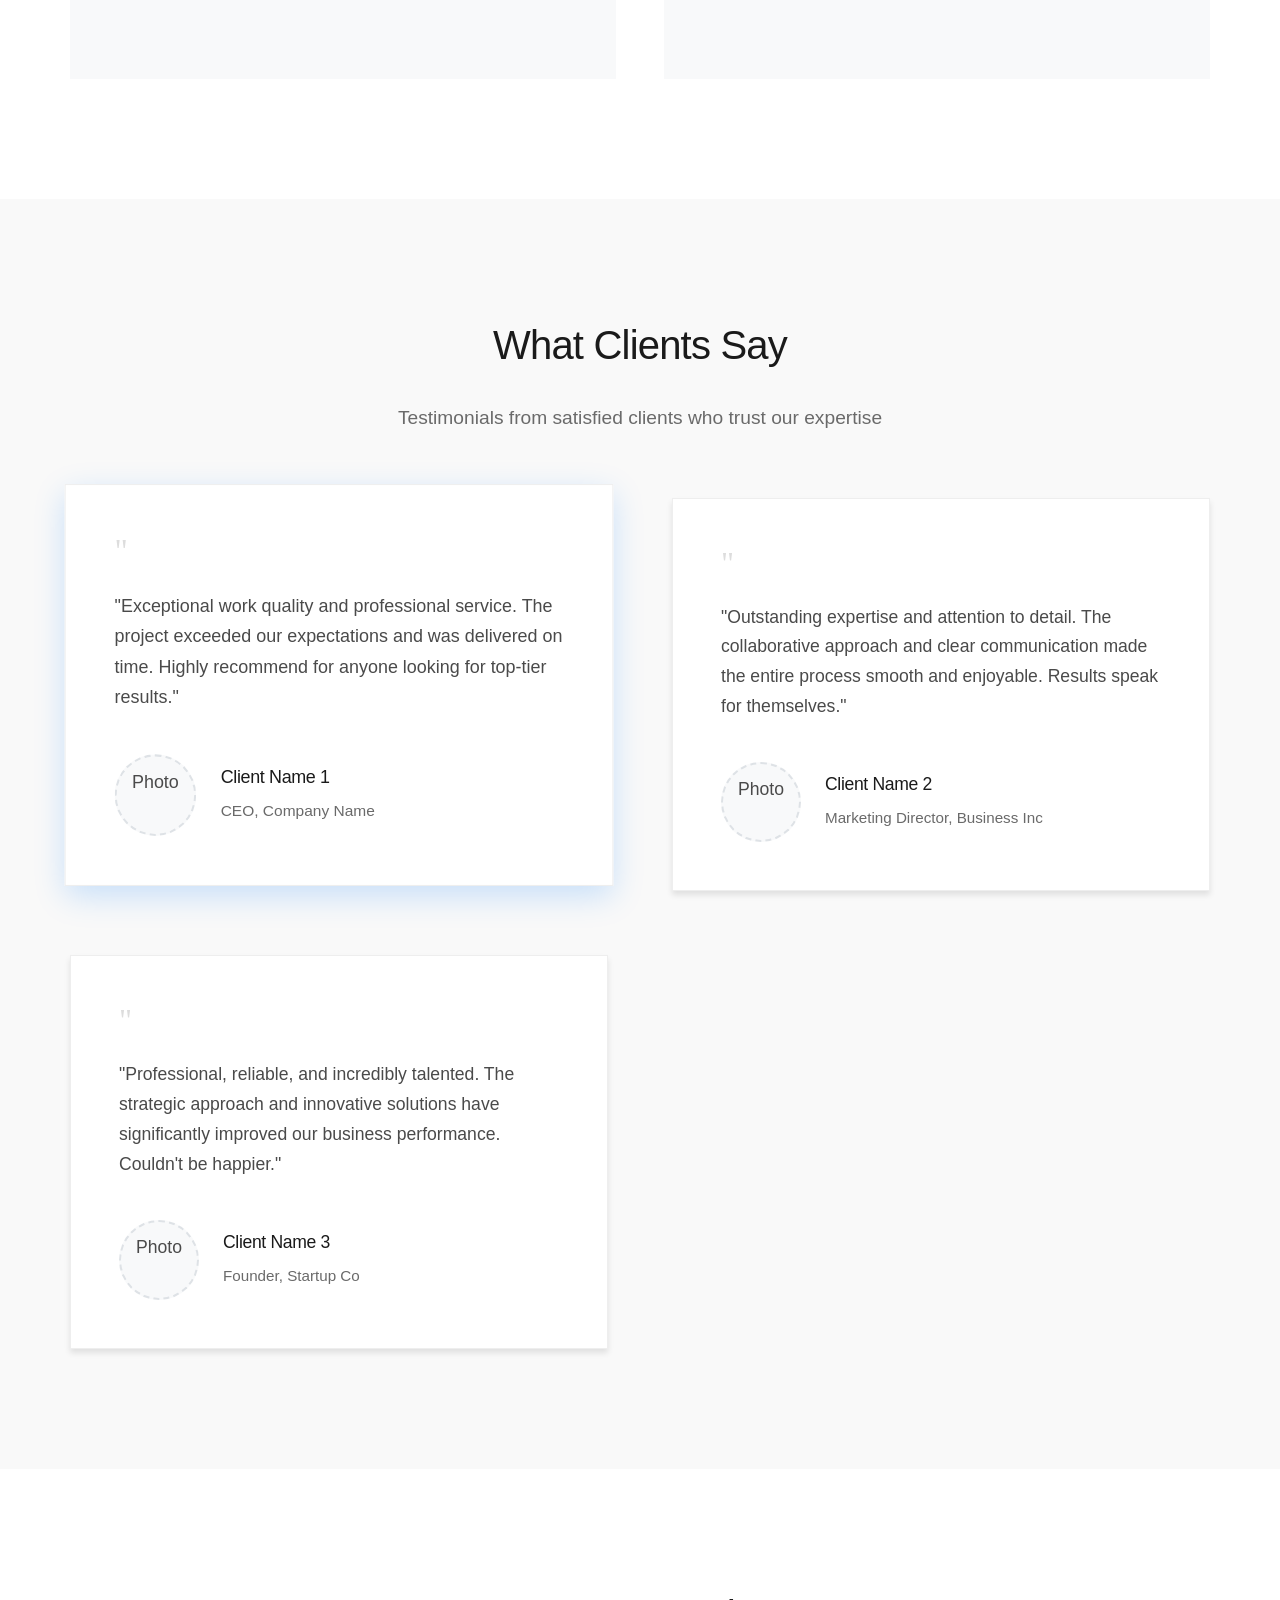
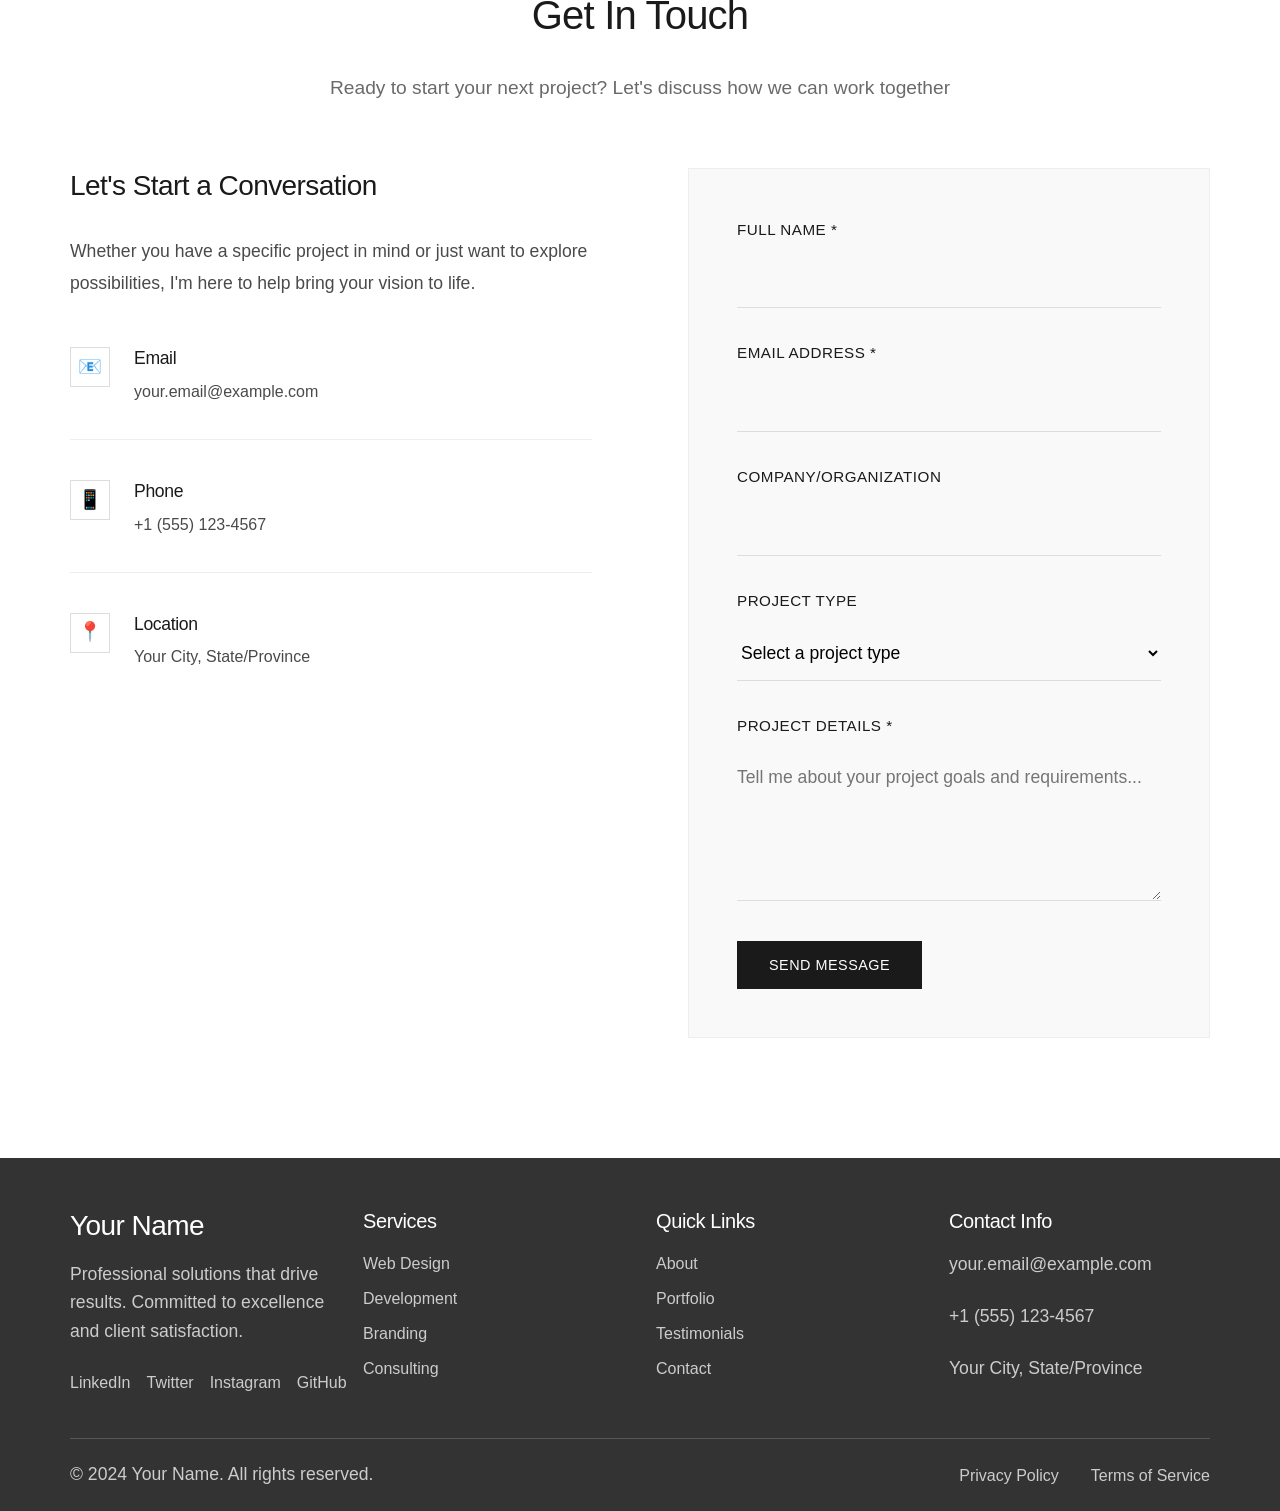
==== commit feaac6ff: "Implement LightGallery for enhanced portfolio image viewing experience Co-authored-by: deisy <deisy@" ====
--- a/index.html
+++ b/index.html
@@ -5,6 +5,10 @@
     <meta name="viewport" content="width=device-width, initial-scale=1.0">
     <title>Your Name - Professional Portfolio</title>
     <link rel="stylesheet" href="styles.css">
+    <!-- LightGallery CSS -->
+    <link rel="stylesheet" href="https://cdn.jsdelivr.net/npm/lightgallery@2.7.2/css/lightgallery.css">
+    <link rel="stylesheet" href="https://cdn.jsdelivr.net/npm/lightgallery@2.7.2/css/lg-zoom.css">
+    <link rel="stylesheet" href="https://cdn.jsdelivr.net/npm/lightgallery@2.7.2/css/lg-thumbnail.css">
 </head>
 <body>
     <!-- Navigation -->
@@ -102,83 +106,101 @@
                 <button class="filter-btn" data-filter="development">Development</button>
             </div>
 
-            <div class="portfolio-grid">
+            <div class="portfolio-grid" id="lightgallery">
                 <div class="portfolio-item" data-category="web">
-                    <div class="portfolio-image">
-                        <div class="image-placeholder">
-                            <p>Project Image<br>400x300px</p>
-                        </div>
-                        <div class="portfolio-overlay">
-                            <h4>Project Title 1</h4>
-                            <p>Web Design & Development</p>
-                            <a href="#" class="portfolio-link">View Project</a>
-                        </div>
-                    </div>
+                    <a href="/images/wedding1.jpg" data-lg-size="1200-800" data-sub-html="<h4>Elegant Wedding Photography</h4><p>Capturing beautiful moments with artistic vision and professional expertise</p>">
+                        <div class="portfolio-image">
+                            <img src="/images/wedding1.jpg" alt="Wedding Photography 1" class="portfolio-img" onerror="this.style.display='none'; this.nextElementSibling.style.display='flex';">
+                            <div class="image-placeholder" style="display: none;">
+                                <p>Wedding Image 1<br>1200x800px</p>
+                            </div>
+                            <div class="portfolio-overlay">
+                                <h4>Elegant Wedding Photography</h4>
+                                <p>Wedding Photography</p>
+                                <span class="portfolio-link">View Full Size</span>
+                            </div>
+                        </div>
+                    </a>
                 </div>
 
                 <div class="portfolio-item" data-category="branding">
-                    <div class="portfolio-image">
-                        <div class="image-placeholder">
-                            <p>Project Image<br>400x300px</p>
-                        </div>
-                        <div class="portfolio-overlay">
-                            <h4>Project Title 2</h4>
-                            <p>Brand Identity & Strategy</p>
-                            <a href="#" class="portfolio-link">View Project</a>
-                        </div>
-                    </div>
+                    <a href="/images/wedding2.jpg" data-lg-size="1200-800" data-sub-html="<h4>Romantic Portrait Session</h4><p>Intimate couple portraits with natural lighting and emotional depth</p>">
+                        <div class="portfolio-image">
+                            <img src="/images/wedding2.jpg" alt="Wedding Photography 2" class="portfolio-img" onerror="this.style.display='none'; this.nextElementSibling.style.display='flex';">
+                            <div class="image-placeholder" style="display: none;">
+                                <p>Wedding Image 2<br>1200x800px</p>
+                            </div>
+                            <div class="portfolio-overlay">
+                                <h4>Romantic Portrait Session</h4>
+                                <p>Portrait Photography</p>
+                                <span class="portfolio-link">View Full Size</span>
+                            </div>
+                        </div>
+                    </a>
                 </div>
 
                 <div class="portfolio-item" data-category="development">
-                    <div class="portfolio-image">
-                        <div class="image-placeholder">
-                            <p>Project Image<br>400x300px</p>
-                        </div>
-                        <div class="portfolio-overlay">
-                            <h4>Project Title 3</h4>
-                            <p>Custom Development</p>
-                            <a href="#" class="portfolio-link">View Project</a>
-                        </div>
-                    </div>
+                    <a href="/images/wedding3.jpg" data-lg-size="1200-800" data-sub-html="<h4>Ceremony Moments</h4><p>Documenting the sacred moments of your special day with discretion and artistry</p>">
+                        <div class="portfolio-image">
+                            <img src="/images/wedding3.jpg" alt="Wedding Photography 3" class="portfolio-img" onerror="this.style.display='none'; this.nextElementSibling.style.display='flex';">
+                            <div class="image-placeholder" style="display: none;">
+                                <p>Wedding Image 3<br>1200x800px</p>
+                            </div>
+                            <div class="portfolio-overlay">
+                                <h4>Ceremony Moments</h4>
+                                <p>Wedding Ceremony</p>
+                                <span class="portfolio-link">View Full Size</span>
+                            </div>
+                        </div>
+                    </a>
                 </div>
 
                 <div class="portfolio-item" data-category="web">
-                    <div class="portfolio-image">
-                        <div class="image-placeholder">
-                            <p>Project Image<br>400x300px</p>
-                        </div>
-                        <div class="portfolio-overlay">
-                            <h4>Project Title 4</h4>
-                            <p>Responsive Website</p>
-                            <a href="#" class="portfolio-link">View Project</a>
-                        </div>
-                    </div>
+                    <a href="/images/wedding4.jpg" data-lg-size="1200-800" data-sub-html="<h4>Reception Celebration</h4><p>Capturing the joy and celebration of your wedding reception</p>">
+                        <div class="portfolio-image">
+                            <img src="/images/wedding4.jpg" alt="Wedding Photography 4" class="portfolio-img" onerror="this.style.display='none'; this.nextElementSibling.style.display='flex';">
+                            <div class="image-placeholder" style="display: none;">
+                                <p>Wedding Image 4<br>1200x800px</p>
+                            </div>
+                            <div class="portfolio-overlay">
+                                <h4>Reception Celebration</h4>
+                                <p>Reception Photography</p>
+                                <span class="portfolio-link">View Full Size</span>
+                            </div>
+                        </div>
+                    </a>
                 </div>
 
                 <div class="portfolio-item" data-category="branding">
-                    <div class="portfolio-image">
-                        <div class="image-placeholder">
-                            <p>Project Image<br>400x300px</p>
-                        </div>
-                        <div class="portfolio-overlay">
-                            <h4>Project Title 5</h4>
-                            <p>Logo & Brand Design</p>
-                            <a href="#" class="portfolio-link">View Project</a>
-                        </div>
-                    </div>
+                    <a href="/images/wedding5.jpg" data-lg-size="1200-800" data-sub-html="<h4>Bridal Details</h4><p>Artistic close-ups of wedding details, dress, rings, and decorations</p>">
+                        <div class="portfolio-image">
+                            <img src="/images/wedding5.jpg" alt="Wedding Photography 5" class="portfolio-img" onerror="this.style.display='none'; this.nextElementSibling.style.display='flex';">
+                            <div class="image-placeholder" style="display: none;">
+                                <p>Wedding Image 5<br>1200x800px</p>
+                            </div>
+                            <div class="portfolio-overlay">
+                                <h4>Bridal Details</h4>
+                                <p>Detail Photography</p>
+                                <span class="portfolio-link">View Full Size</span>
+                            </div>
+                        </div>
+                    </a>
                 </div>
 
                 <div class="portfolio-item" data-category="development">
-                    <div class="portfolio-image">
-                        <div class="image-placeholder">
-                            <p>Project Image<br>400x300px</p>
-                        </div>
-                        <div class="portfolio-overlay">
-                            <h4>Project Title 6</h4>
-                            <p>E-commerce Platform</p>
-                            <a href="#" class="portfolio-link">View Project</a>
-                        </div>
-                    </div>
+                    <a href="/images/wedding6.jpg" data-lg-size="1200-800" data-sub-html="<h4>Golden Hour Portraits</h4><p>Stunning couple portraits during the magical golden hour</p>">
+                        <div class="portfolio-image">
+                            <img src="/images/wedding6.jpg" alt="Wedding Photography 6" class="portfolio-img" onerror="this.style.display='none'; this.nextElementSibling.style.display='flex';">
+                            <div class="image-placeholder" style="display: none;">
+                                <p>Wedding Image 6<br>1200x800px</p>
+                            </div>
+                            <div class="portfolio-overlay">
+                                <h4>Golden Hour Portraits</h4>
+                                <p>Couple Photography</p>
+                                <span class="portfolio-link">View Full Size</span>
+                            </div>
+                        </div>
+                    </a>
                 </div>
             </div>
         </div>
@@ -384,6 +406,10 @@
         </div>
     </footer>
 
+    <!-- LightGallery JavaScript -->
+    <script src="https://cdn.jsdelivr.net/npm/lightgallery@2.7.2/lightgallery.min.js"></script>
+    <script src="https://cdn.jsdelivr.net/npm/lightgallery@2.7.2/plugins/zoom/lg-zoom.min.js"></script>
+    <script src="https://cdn.jsdelivr.net/npm/lightgallery@2.7.2/plugins/thumbnail/lg-thumbnail.min.js"></script>
     <script src="script.js"></script>
 </body>
 </html>
--- a/styles.css
+++ b/styles.css
@@ -405,6 +405,24 @@
     border: none;
 }
 
+.portfolio-img {
+    width: 100%;
+    height: 250px;
+    object-fit: cover;
+    display: block;
+    transition: transform 0.3s ease;
+}
+
+.portfolio-item a {
+    display: block;
+    text-decoration: none;
+    color: inherit;
+}
+
+.portfolio-item:hover .portfolio-img {
+    transform: scale(1.05);
+}
+
 .portfolio-overlay {
     position: absolute;
     top: 0;
@@ -440,15 +458,19 @@
 .portfolio-link {
     color: white;
     text-decoration: none;
-    border: 2px solid white;
+    border: 1px solid white;
     padding: 8px 20px;
-    border-radius: 25px;
-    transition: all 0.3s ease;
+    border-radius: 0;
+    transition: all 0.2s ease;
+    font-size: 0.9rem;
+    letter-spacing: 0.5px;
+    text-transform: uppercase;
+    cursor: pointer;
 }
 
 .portfolio-link:hover {
     background-color: white;
-    color: #007bff;
+    color: #1a1a1a;
 }
 
 /* Testimonials Section */
@@ -925,4 +947,86 @@
 .section-header {
     opacity: 0;
     animation: fadeInUp 0.6s ease-out forwards;
+}
+
+/* LightGallery Custom Styling */
+.lg-custom .lg-backdrop {
+    background-color: rgba(0, 0, 0, 0.95);
+}
+
+.lg-custom .lg-toolbar {
+    background: none;
+    padding: 20px;
+}
+
+.lg-custom .lg-toolbar .lg-icon {
+    color: white;
+    font-size: 18px;
+    width: 40px;
+    height: 40px;
+    line-height: 40px;
+    border: 1px solid rgba(255, 255, 255, 0.3);
+    border-radius: 0;
+    background: none;
+    transition: all 0.2s ease;
+}
+
+.lg-custom .lg-toolbar .lg-icon:hover {
+    background-color: rgba(255, 255, 255, 0.1);
+    border-color: rgba(255, 255, 255, 0.5);
+}
+
+.lg-custom .lg-sub-html {
+    background: linear-gradient(transparent, rgba(0, 0, 0, 0.8));
+    padding: 40px 20px 20px;
+    text-align: center;
+}
+
+.lg-custom .lg-sub-html h4 {
+    color: white;
+    font-size: 1.5rem;
+    font-weight: 300;
+    margin-bottom: 0.5rem;
+}
+
+.lg-custom .lg-sub-html p {
+    color: rgba(255, 255, 255, 0.8);
+    font-size: 1rem;
+    margin: 0;
+    line-height: 1.6;
+}
+
+.lg-custom .lg-thumb-outer {
+    background-color: rgba(0, 0, 0, 0.8);
+    padding: 10px 0;
+}
+
+.lg-custom .lg-thumb-item {
+    border-radius: 0;
+    border: 2px solid transparent;
+    transition: border-color 0.2s ease;
+}
+
+.lg-custom .lg-thumb-item.active,
+.lg-custom .lg-thumb-item:hover {
+    border-color: white;
+}
+
+.lg-custom .lg-counter {
+    color: white;
+    font-size: 0.9rem;
+    letter-spacing: 0.5px;
+    text-transform: uppercase;
+}
+
+/* Custom loading animation */
+.lg-custom .lg-css3.lg-zoom-in .lg-item {
+    opacity: 0;
+    transform: scale3d(0.5, 0.5, 0.5);
+    transition: opacity 0.3s ease, transform 0.3s ease;
+}
+
+.lg-custom .lg-css3.lg-zoom-in .lg-item.lg-complete {
+    opacity: 1;
+    transform: scale3d(1, 1, 1);
 }
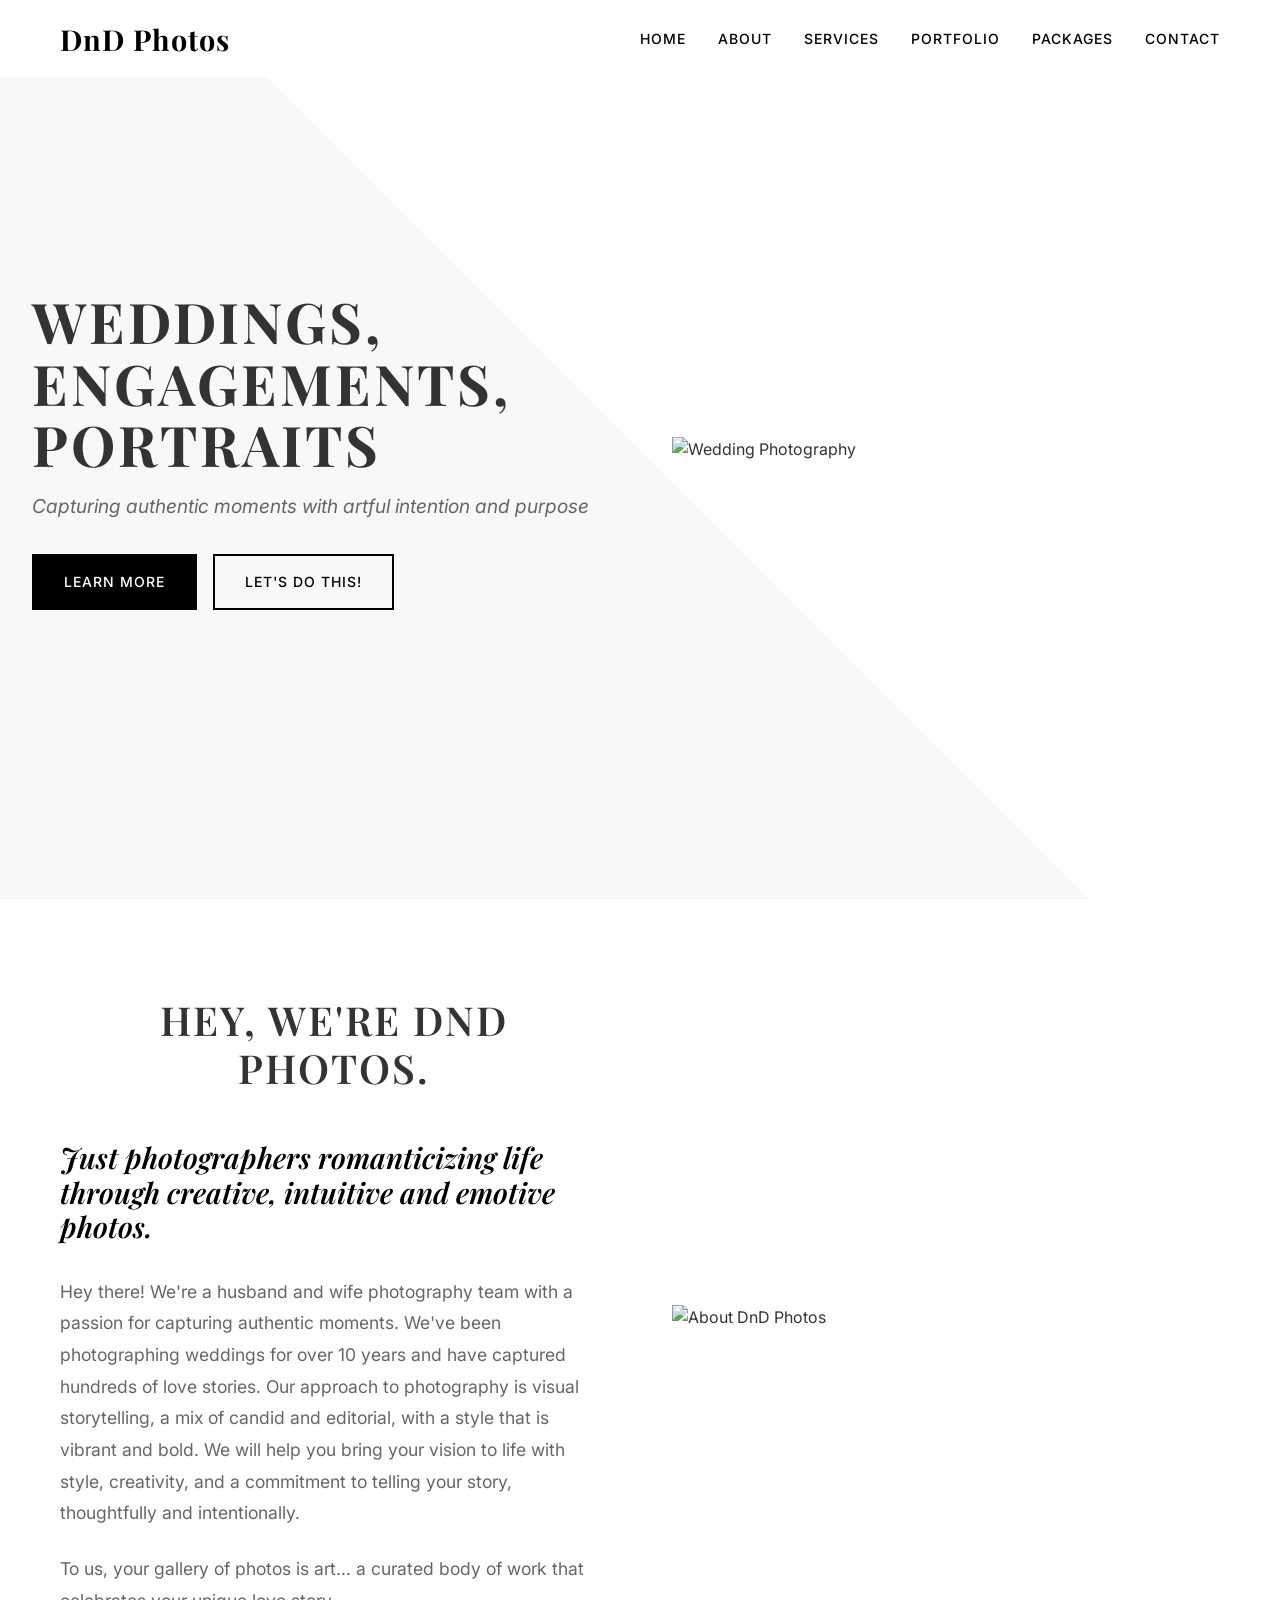
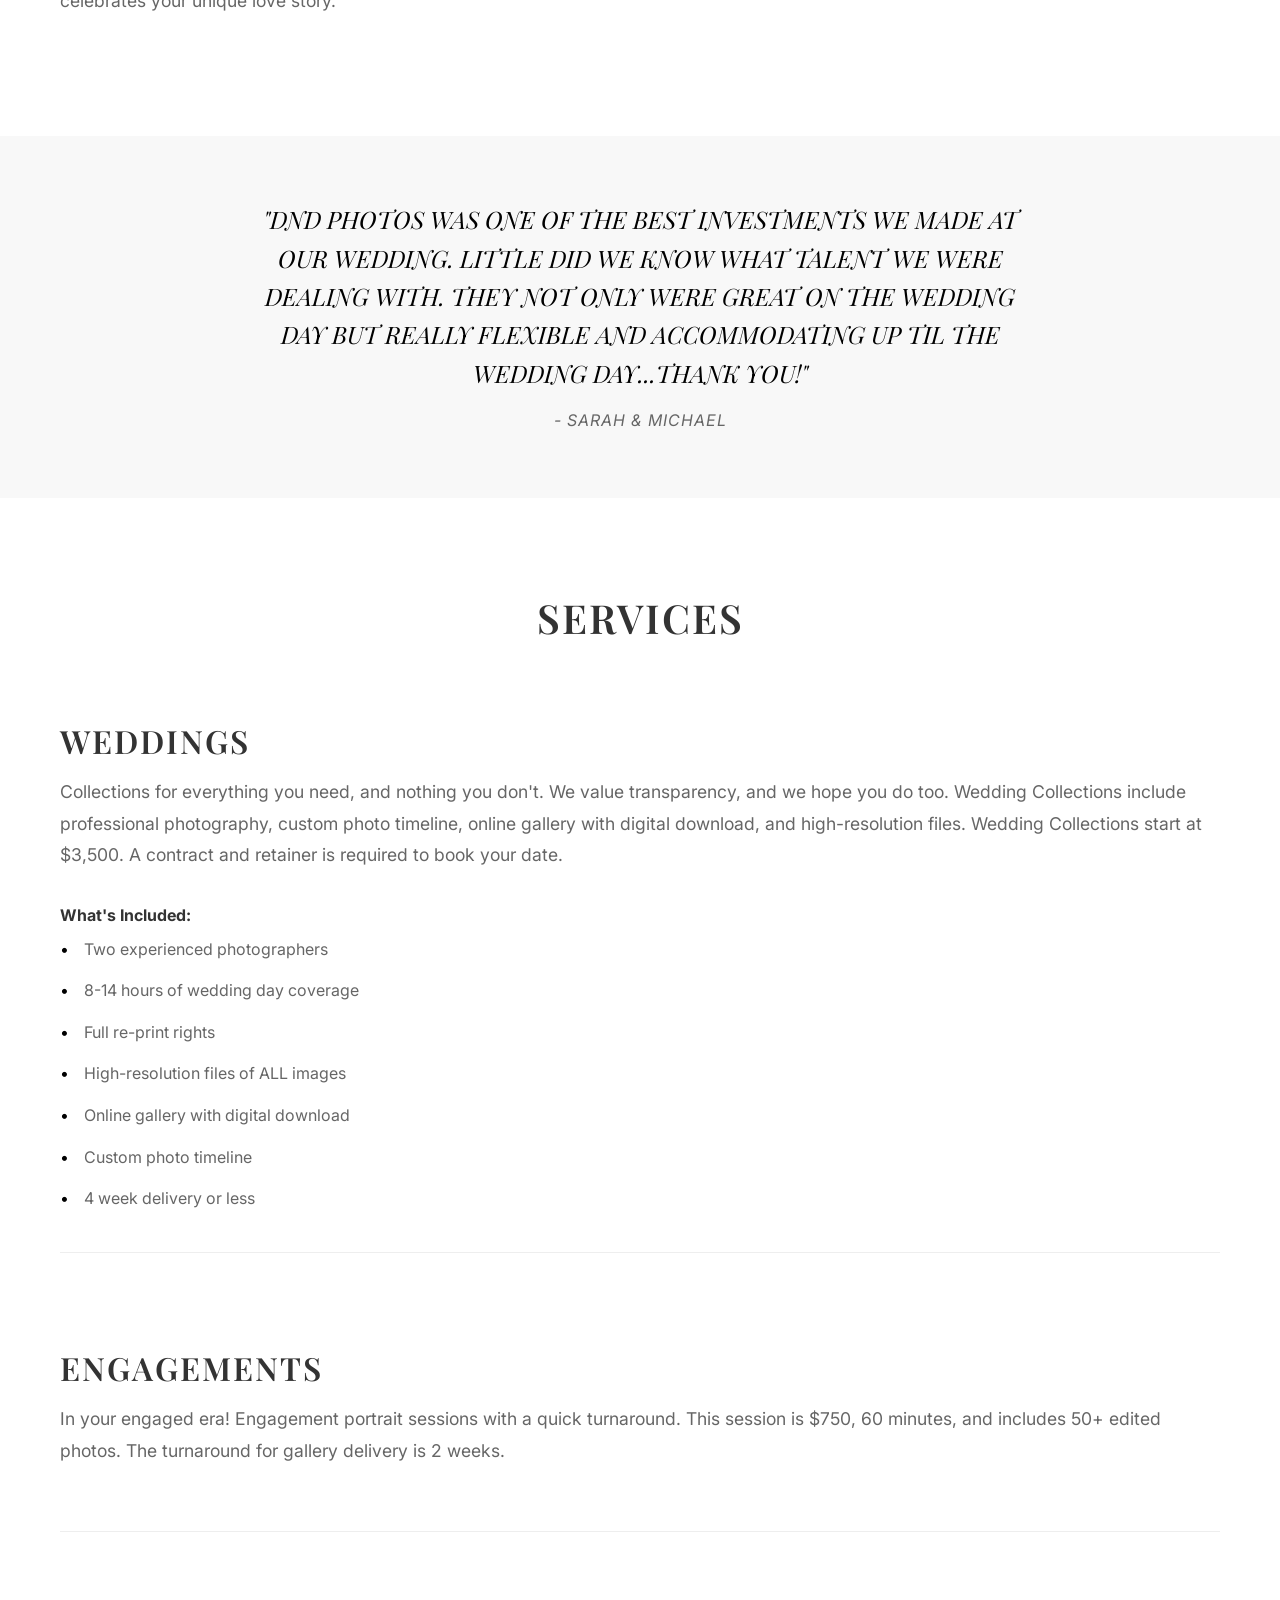
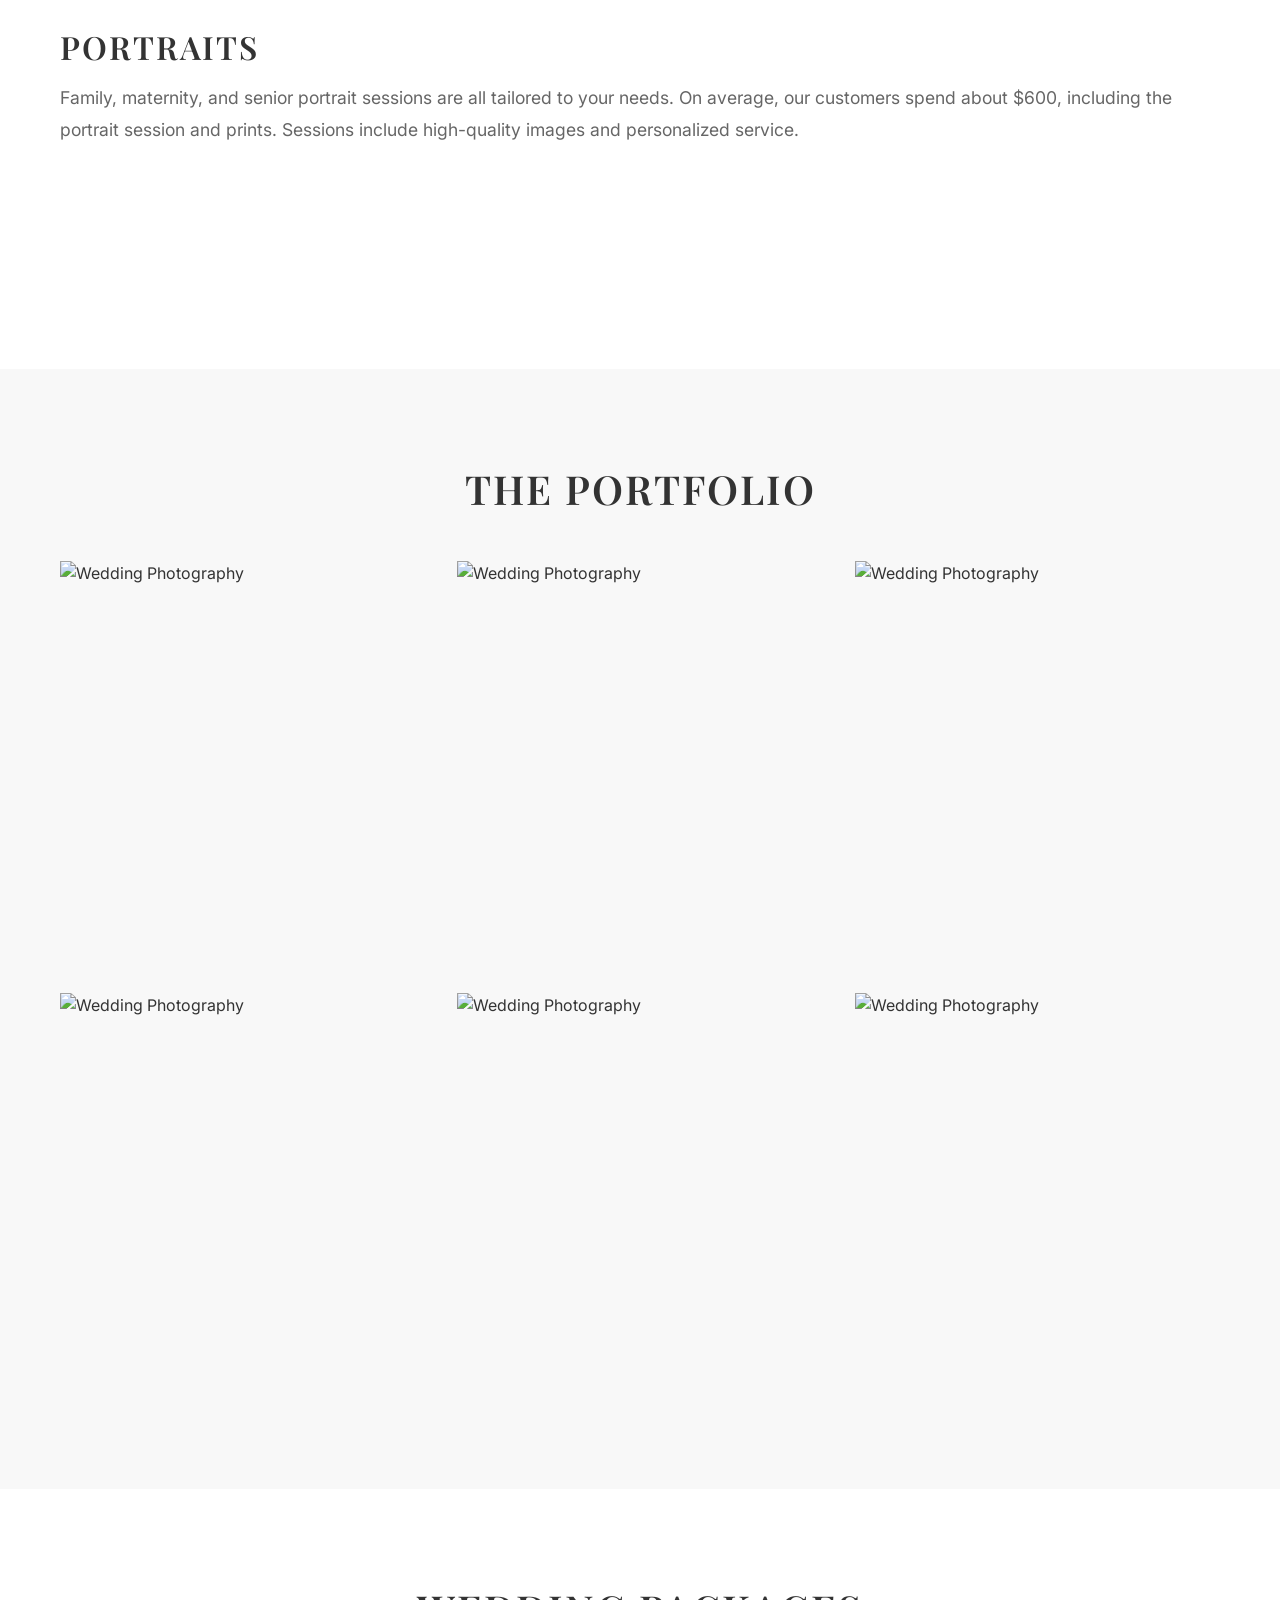
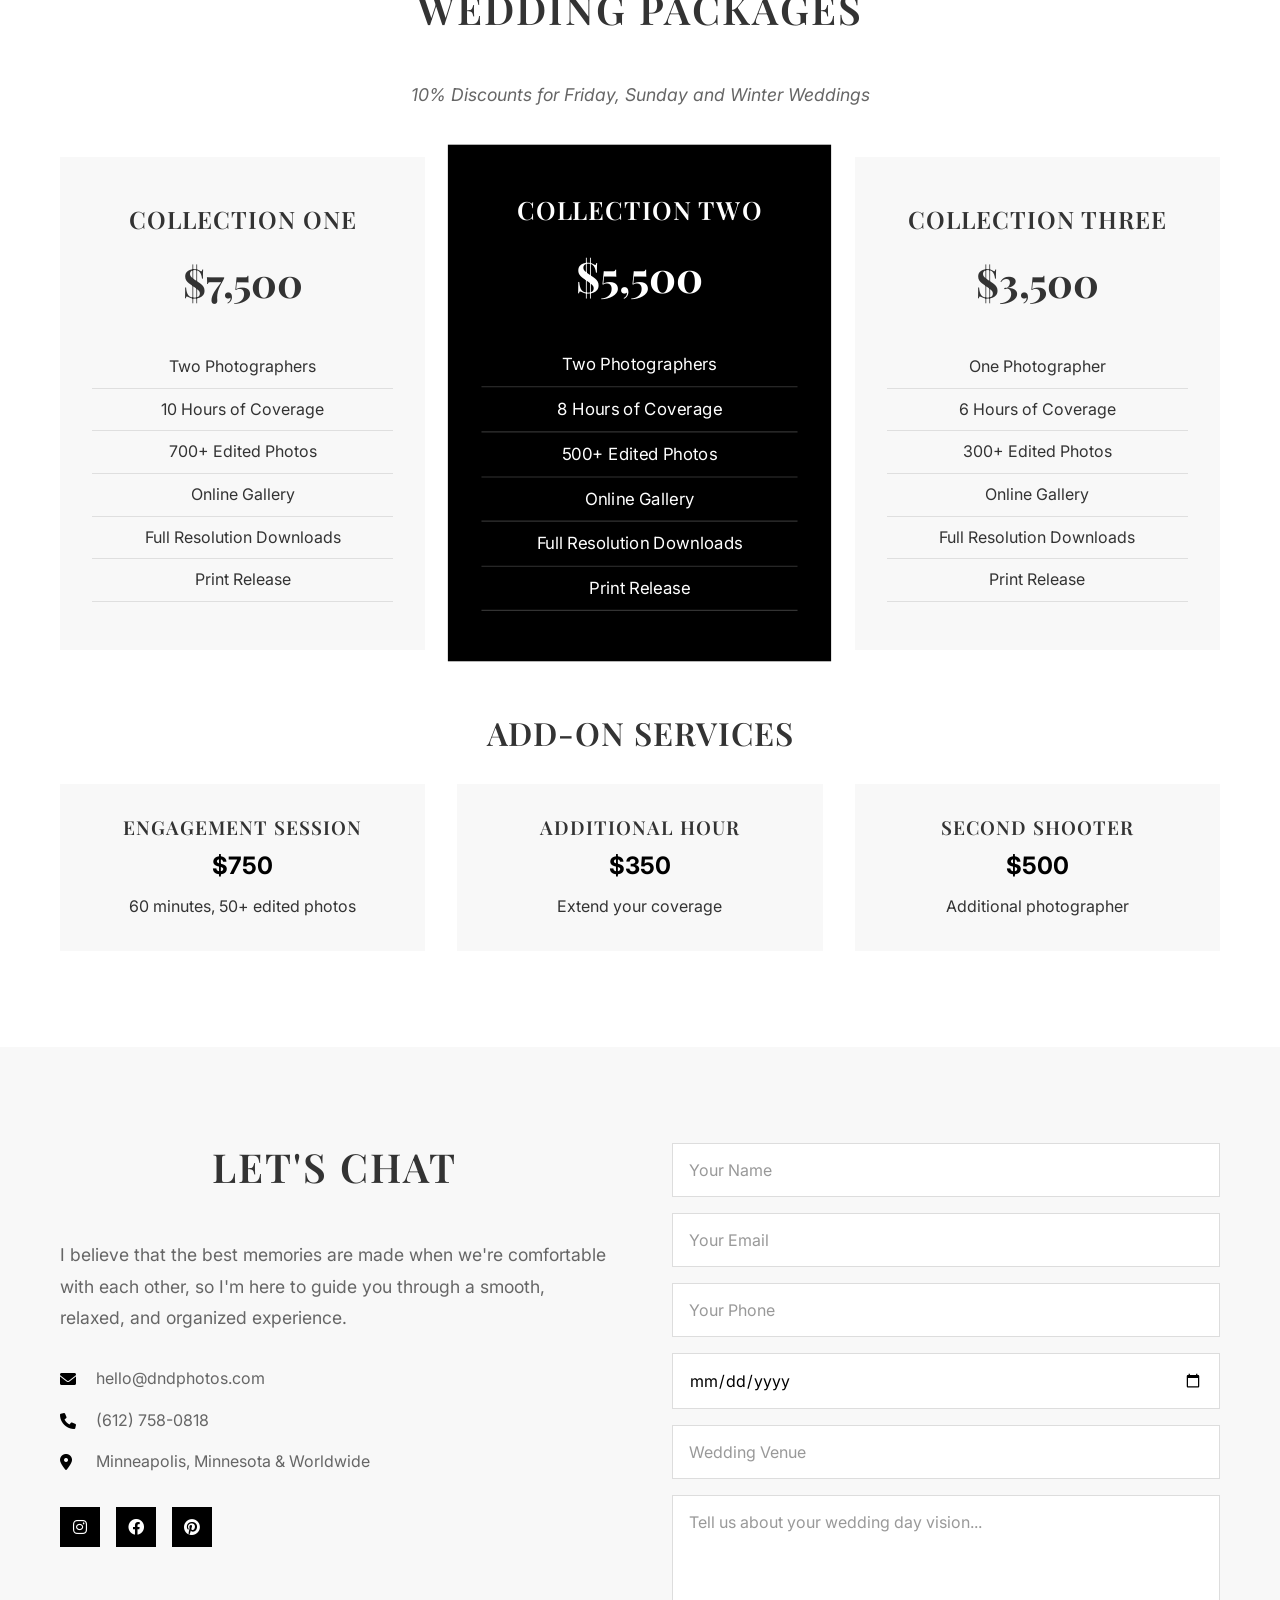
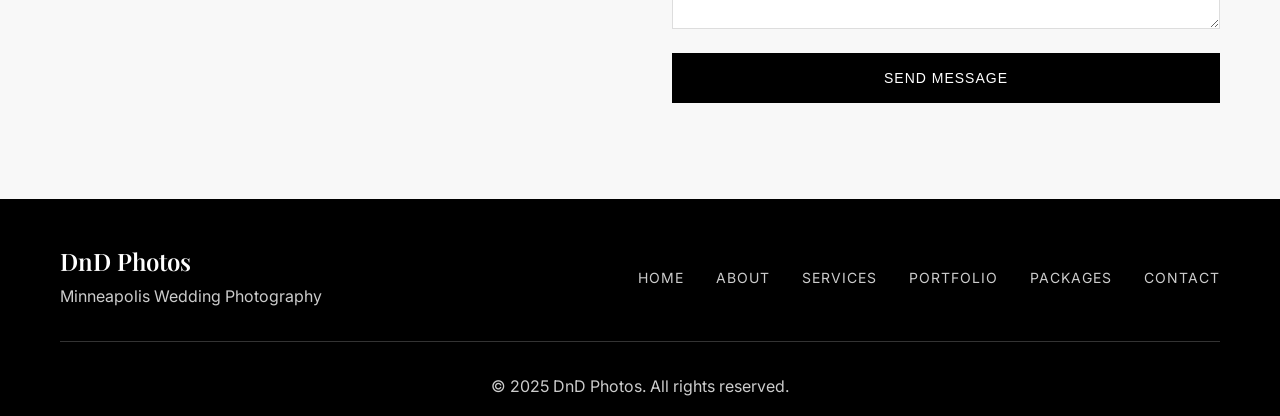
==== commit b334f298: "Create full wedding photography website with responsive design and interactive features Co-authored-" ====
--- a/index.html
+++ b/index.html
@@ -3,28 +3,27 @@
 <head>
     <meta charset="UTF-8">
     <meta name="viewport" content="width=device-width, initial-scale=1.0">
-    <title>Your Name - Professional Portfolio</title>
+    <title>DnD Photos - Wedding Photography</title>
     <link rel="stylesheet" href="styles.css">
-    <!-- LightGallery CSS -->
-    <link rel="stylesheet" href="https://cdn.jsdelivr.net/npm/lightgallery@2.7.2/css/lightgallery.css">
-    <link rel="stylesheet" href="https://cdn.jsdelivr.net/npm/lightgallery@2.7.2/css/lg-zoom.css">
-    <link rel="stylesheet" href="https://cdn.jsdelivr.net/npm/lightgallery@2.7.2/css/lg-thumbnail.css">
+    <link href="https://fonts.googleapis.com/css2?family=Playfair+Display:wght@400;500;600;700&family=Inter:wght@300;400;500;600&display=swap" rel="stylesheet">
+    <link rel="stylesheet" href="https://cdnjs.cloudflare.com/ajax/libs/font-awesome/6.0.0/css/all.min.css">
 </head>
 <body>
     <!-- Navigation -->
     <nav class="navbar">
         <div class="nav-container">
             <div class="nav-logo">
-                <a href="#home">Your Name</a>
-            </div>
-            <div class="nav-menu">
+                <a href="#home">DnD Photos</a>
+            </div>
+            <div class="nav-menu" id="nav-menu">
                 <a href="#home" class="nav-link">Home</a>
                 <a href="#about" class="nav-link">About</a>
+                <a href="#services" class="nav-link">Services</a>
                 <a href="#portfolio" class="nav-link">Portfolio</a>
-                <a href="#testimonials" class="nav-link">Testimonials</a>
+                <a href="#packages" class="nav-link">Packages</a>
                 <a href="#contact" class="nav-link">Contact</a>
             </div>
-            <div class="hamburger">
+            <div class="nav-toggle" id="nav-toggle">
                 <span class="bar"></span>
                 <span class="bar"></span>
                 <span class="bar"></span>
@@ -35,237 +34,199 @@
     <!-- Hero Section -->
     <section id="home" class="hero">
         <div class="hero-content">
-            <div class="container">
-                <div class="hero-text">
-                    <h1 class="hero-title">Creative Solutions for Modern Challenges</h1>
-                    <p class="hero-subtitle">Crafting thoughtful digital experiences with attention to detail, innovation, and a commitment to excellence that drives meaningful results.</p>
-                    <div class="hero-buttons">
-                        <a href="#portfolio" class="btn btn-primary">View Portfolio</a>
-                        <a href="#contact" class="btn btn-secondary">Start Project</a>
-                    </div>
-                </div>
-                <div class="hero-image">
-                    <!-- Placeholder for hero image -->
-                    <div class="image-placeholder">
-                        <p>Hero Image Placeholder<br>Full Width • 500px Height</p>
-                    </div>
-                </div>
-            </div>
+            <div class="hero-text">
+                <h1 class="hero-title">WEDDINGS, ENGAGEMENTS, PORTRAITS</h1>
+                <p class="hero-subtitle">Capturing authentic moments with artful intention and purpose</p>
+                <div class="hero-buttons">
+                    <a href="#about" class="btn btn-primary">Learn More</a>
+                    <a href="#contact" class="btn btn-secondary">Let's Do This!</a>
+                </div>
+            </div>
+        </div>
+        <div class="hero-image">
+            <img src="https://images.unsplash.com/photo-1519741497674-611481863552?ixlib=rb-4.0.3&auto=format&fit=crop&w=2000&q=80" alt="Wedding Photography" />
         </div>
     </section>
 
     <!-- About Section -->
     <section id="about" class="about">
         <div class="container">
-            <div class="section-header">
-                <h2>About Me</h2>
-                <p class="section-subtitle">Passionate about creating solutions that make a difference</p>
-            </div>
             <div class="about-content">
                 <div class="about-text">
-                    <h3>Professional Excellence & Innovation</h3>
-                    <p>With years of experience in delivering high-quality solutions, I specialize in creating comprehensive strategies that help businesses thrive in today's competitive landscape. My approach combines technical expertise with creative problem-solving to achieve outstanding results.</p>
-                    
-                    <div class="skills-grid">
-                        <div class="skill-item">
-                            <h4>Strategy & Planning</h4>
-                            <p>Comprehensive planning and strategic thinking to ensure project success from conception to completion.</p>
-                        </div>
-                        <div class="skill-item">
-                            <h4>Creative Solutions</h4>
-                            <p>Innovative approaches that combine creativity with functionality to deliver exceptional outcomes.</p>
-                        </div>
-                        <div class="skill-item">
-                            <h4>Client Focus</h4>
-                            <p>Dedicated to understanding client needs and delivering personalized solutions that exceed expectations.</p>
-                        </div>
-                    </div>
+                    <h2 class="section-title">HEY, WE'RE DnD PHOTOS.</h2>
+                    <h3 class="about-subtitle">Just photographers romanticizing life through creative, intuitive and emotive photos.</h3>
+                    <p class="about-description">
+                        Hey there! We're a husband and wife photography team with a passion for capturing authentic moments. 
+                        We've been photographing weddings for over 10 years and have captured hundreds of love stories. 
+                        Our approach to photography is visual storytelling, a mix of candid and editorial, with a style that 
+                        is vibrant and bold. We will help you bring your vision to life with style, creativity, and a 
+                        commitment to telling your story, thoughtfully and intentionally.
+                    </p>
+                    <p class="about-description">
+                        To us, your gallery of photos is art... a curated body of work that celebrates your unique love story.
+                    </p>
                 </div>
                 <div class="about-image">
-                    <!-- Placeholder for about image -->
-                    <div class="image-placeholder">
-                        <p>About Image Placeholder<br>600x400px</p>
-                    </div>
-                </div>
-            </div>
-        </div>
-    </section>
-
-    <!-- Portfolio Gallery -->
+                    <img src="https://images.unsplash.com/photo-1556745757-8d76bdb6984b?ixlib=rb-4.0.3&auto=format&fit=crop&w=800&q=80" alt="About DnD Photos" />
+                </div>
+            </div>
+        </div>
+    </section>
+
+    <!-- Testimonial Section -->
+    <section class="testimonial">
+        <div class="container">
+            <blockquote class="testimonial-quote">
+                "DND PHOTOS WAS ONE OF THE BEST INVESTMENTS WE MADE AT OUR WEDDING. LITTLE DID WE KNOW WHAT TALENT WE WERE DEALING WITH. THEY NOT ONLY WERE GREAT ON THE WEDDING DAY BUT REALLY FLEXIBLE AND ACCOMMODATING UP TIL THE WEDDING DAY...THANK YOU!"
+            </blockquote>
+            <cite class="testimonial-author">- Sarah & Michael</cite>
+        </div>
+    </section>
+
+    <!-- Services Section -->
+    <section id="services" class="services">
+        <div class="container">
+            <h2 class="section-title">SERVICES</h2>
+            
+            <div class="service-item">
+                <div class="service-content">
+                    <h3 class="service-title">WEDDINGS</h3>
+                    <p class="service-description">
+                        Collections for everything you need, and nothing you don't. We value transparency, 
+                        and we hope you do too. Wedding Collections include professional photography, 
+                        custom photo timeline, online gallery with digital download, and high-resolution files. 
+                        Wedding Collections start at $3,500. A contract and retainer is required to book your date.
+                    </p>
+                    <div class="service-details">
+                        <p><strong>What's Included:</strong></p>
+                        <ul>
+                            <li>Two experienced photographers</li>
+                            <li>8-14 hours of wedding day coverage</li>
+                            <li>Full re-print rights</li>
+                            <li>High-resolution files of ALL images</li>
+                            <li>Online gallery with digital download</li>
+                            <li>Custom photo timeline</li>
+                            <li>4 week delivery or less</li>
+                        </ul>
+                    </div>
+                </div>
+            </div>
+
+            <div class="service-item">
+                <div class="service-content">
+                    <h3 class="service-title">ENGAGEMENTS</h3>
+                    <p class="service-description">
+                        In your engaged era! Engagement portrait sessions with a quick turnaround. 
+                        This session is $750, 60 minutes, and includes 50+ edited photos. 
+                        The turnaround for gallery delivery is 2 weeks.
+                    </p>
+                </div>
+            </div>
+
+            <div class="service-item">
+                <div class="service-content">
+                    <h3 class="service-title">PORTRAITS</h3>
+                    <p class="service-description">
+                        Family, maternity, and senior portrait sessions are all tailored to your needs. 
+                        On average, our customers spend about $600, including the portrait session and prints. 
+                        Sessions include high-quality images and personalized service.
+                    </p>
+                </div>
+            </div>
+        </div>
+    </section>
+
+    <!-- Portfolio Section -->
     <section id="portfolio" class="portfolio">
         <div class="container">
-            <div class="section-header">
-                <h2>Portfolio</h2>
-                <p class="section-subtitle">A showcase of recent projects and achievements</p>
-            </div>
+            <h2 class="section-title">THE PORTFOLIO</h2>
+            <div class="portfolio-grid">
+                <div class="portfolio-item">
+                    <img src="https://images.unsplash.com/photo-1511285560929-80b456fea0bc?ixlib=rb-4.0.3&auto=format&fit=crop&w=600&q=80" alt="Wedding Photography" />
+                </div>
+                <div class="portfolio-item">
+                    <img src="https://images.unsplash.com/photo-1519225421980-715cb0215aed?ixlib=rb-4.0.3&auto=format&fit=crop&w=600&q=80" alt="Wedding Photography" />
+                </div>
+                <div class="portfolio-item">
+                    <img src="https://images.unsplash.com/photo-1465495976277-4387d4b0e4a6?ixlib=rb-4.0.3&auto=format&fit=crop&w=600&q=80" alt="Wedding Photography" />
+                </div>
+                <div class="portfolio-item">
+                    <img src="https://images.unsplash.com/photo-1520854221256-17451cc331bf?ixlib=rb-4.0.3&auto=format&fit=crop&w=600&q=80" alt="Wedding Photography" />
+                </div>
+                <div class="portfolio-item">
+                    <img src="https://images.unsplash.com/photo-1583939003579-730e3918a45a?ixlib=rb-4.0.3&auto=format&fit=crop&w=600&q=80" alt="Wedding Photography" />
+                </div>
+                <div class="portfolio-item">
+                    <img src="https://images.unsplash.com/photo-1606216794074-735e91aa2c92?ixlib=rb-4.0.3&auto=format&fit=crop&w=600&q=80" alt="Wedding Photography" />
+                </div>
+            </div>
+        </div>
+    </section>
+
+    <!-- Packages Section -->
+    <section id="packages" class="packages">
+        <div class="container">
+            <h2 class="section-title">WEDDING PACKAGES</h2>
+            <p class="packages-subtitle">10% Discounts for Friday, Sunday and Winter Weddings</p>
             
-            <div class="portfolio-filters">
-                <button class="filter-btn active" data-filter="all">All Projects</button>
-                <button class="filter-btn" data-filter="web">Web Design</button>
-                <button class="filter-btn" data-filter="branding">Branding</button>
-                <button class="filter-btn" data-filter="development">Development</button>
-            </div>
-
-            <div class="portfolio-grid" id="lightgallery">
-                <div class="portfolio-item" data-category="web">
-                    <a href="/images/wedding1.jpg" data-lg-size="1200-800" data-sub-html="<h4>Elegant Wedding Photography</h4><p>Capturing beautiful moments with artistic vision and professional expertise</p>">
-                        <div class="portfolio-image">
-                            <img src="/images/wedding1.jpg" alt="Wedding Photography 1" class="portfolio-img" onerror="this.style.display='none'; this.nextElementSibling.style.display='flex';">
-                            <div class="image-placeholder" style="display: none;">
-                                <p>Wedding Image 1<br>1200x800px</p>
-                            </div>
-                            <div class="portfolio-overlay">
-                                <h4>Elegant Wedding Photography</h4>
-                                <p>Wedding Photography</p>
-                                <span class="portfolio-link">View Full Size</span>
-                            </div>
-                        </div>
-                    </a>
-                </div>
-
-                <div class="portfolio-item" data-category="branding">
-                    <a href="/images/wedding2.jpg" data-lg-size="1200-800" data-sub-html="<h4>Romantic Portrait Session</h4><p>Intimate couple portraits with natural lighting and emotional depth</p>">
-                        <div class="portfolio-image">
-                            <img src="/images/wedding2.jpg" alt="Wedding Photography 2" class="portfolio-img" onerror="this.style.display='none'; this.nextElementSibling.style.display='flex';">
-                            <div class="image-placeholder" style="display: none;">
-                                <p>Wedding Image 2<br>1200x800px</p>
-                            </div>
-                            <div class="portfolio-overlay">
-                                <h4>Romantic Portrait Session</h4>
-                                <p>Portrait Photography</p>
-                                <span class="portfolio-link">View Full Size</span>
-                            </div>
-                        </div>
-                    </a>
-                </div>
-
-                <div class="portfolio-item" data-category="development">
-                    <a href="/images/wedding3.jpg" data-lg-size="1200-800" data-sub-html="<h4>Ceremony Moments</h4><p>Documenting the sacred moments of your special day with discretion and artistry</p>">
-                        <div class="portfolio-image">
-                            <img src="/images/wedding3.jpg" alt="Wedding Photography 3" class="portfolio-img" onerror="this.style.display='none'; this.nextElementSibling.style.display='flex';">
-                            <div class="image-placeholder" style="display: none;">
-                                <p>Wedding Image 3<br>1200x800px</p>
-                            </div>
-                            <div class="portfolio-overlay">
-                                <h4>Ceremony Moments</h4>
-                                <p>Wedding Ceremony</p>
-                                <span class="portfolio-link">View Full Size</span>
-                            </div>
-                        </div>
-                    </a>
-                </div>
-
-                <div class="portfolio-item" data-category="web">
-                    <a href="/images/wedding4.jpg" data-lg-size="1200-800" data-sub-html="<h4>Reception Celebration</h4><p>Capturing the joy and celebration of your wedding reception</p>">
-                        <div class="portfolio-image">
-                            <img src="/images/wedding4.jpg" alt="Wedding Photography 4" class="portfolio-img" onerror="this.style.display='none'; this.nextElementSibling.style.display='flex';">
-                            <div class="image-placeholder" style="display: none;">
-                                <p>Wedding Image 4<br>1200x800px</p>
-                            </div>
-                            <div class="portfolio-overlay">
-                                <h4>Reception Celebration</h4>
-                                <p>Reception Photography</p>
-                                <span class="portfolio-link">View Full Size</span>
-                            </div>
-                        </div>
-                    </a>
-                </div>
-
-                <div class="portfolio-item" data-category="branding">
-                    <a href="/images/wedding5.jpg" data-lg-size="1200-800" data-sub-html="<h4>Bridal Details</h4><p>Artistic close-ups of wedding details, dress, rings, and decorations</p>">
-                        <div class="portfolio-image">
-                            <img src="/images/wedding5.jpg" alt="Wedding Photography 5" class="portfolio-img" onerror="this.style.display='none'; this.nextElementSibling.style.display='flex';">
-                            <div class="image-placeholder" style="display: none;">
-                                <p>Wedding Image 5<br>1200x800px</p>
-                            </div>
-                            <div class="portfolio-overlay">
-                                <h4>Bridal Details</h4>
-                                <p>Detail Photography</p>
-                                <span class="portfolio-link">View Full Size</span>
-                            </div>
-                        </div>
-                    </a>
-                </div>
-
-                <div class="portfolio-item" data-category="development">
-                    <a href="/images/wedding6.jpg" data-lg-size="1200-800" data-sub-html="<h4>Golden Hour Portraits</h4><p>Stunning couple portraits during the magical golden hour</p>">
-                        <div class="portfolio-image">
-                            <img src="/images/wedding6.jpg" alt="Wedding Photography 6" class="portfolio-img" onerror="this.style.display='none'; this.nextElementSibling.style.display='flex';">
-                            <div class="image-placeholder" style="display: none;">
-                                <p>Wedding Image 6<br>1200x800px</p>
-                            </div>
-                            <div class="portfolio-overlay">
-                                <h4>Golden Hour Portraits</h4>
-                                <p>Couple Photography</p>
-                                <span class="portfolio-link">View Full Size</span>
-                            </div>
-                        </div>
-                    </a>
-                </div>
-            </div>
-        </div>
-    </section>
-
-    <!-- Testimonials Section -->
-    <section id="testimonials" class="testimonials">
-        <div class="container">
-            <div class="section-header">
-                <h2>What Clients Say</h2>
-                <p class="section-subtitle">Testimonials from satisfied clients who trust our expertise</p>
-            </div>
-            
-            <div class="testimonials-grid">
-                <div class="testimonial-item">
-                    <div class="testimonial-content">
-                        <div class="quote-icon">"</div>
-                        <p>"Exceptional work quality and professional service. The project exceeded our expectations and was delivered on time. Highly recommend for anyone looking for top-tier results."</p>
-                    </div>
-                    <div class="testimonial-author">
-                        <div class="author-image">
-                            <div class="image-placeholder small">
-                                <p>Photo</p>
-                            </div>
-                        </div>
-                        <div class="author-info">
-                            <h4>Client Name 1</h4>
-                            <p>CEO, Company Name</p>
-                        </div>
-                    </div>
-                </div>
-
-                <div class="testimonial-item">
-                    <div class="testimonial-content">
-                        <div class="quote-icon">"</div>
-                        <p>"Outstanding expertise and attention to detail. The collaborative approach and clear communication made the entire process smooth and enjoyable. Results speak for themselves."</p>
-                    </div>
-                    <div class="testimonial-author">
-                        <div class="author-image">
-                            <div class="image-placeholder small">
-                                <p>Photo</p>
-                            </div>
-                        </div>
-                        <div class="author-info">
-                            <h4>Client Name 2</h4>
-                            <p>Marketing Director, Business Inc</p>
-                        </div>
-                    </div>
-                </div>
-
-                <div class="testimonial-item">
-                    <div class="testimonial-content">
-                        <div class="quote-icon">"</div>
-                        <p>"Professional, reliable, and incredibly talented. The strategic approach and innovative solutions have significantly improved our business performance. Couldn't be happier."</p>
-                    </div>
-                    <div class="testimonial-author">
-                        <div class="author-image">
-                            <div class="image-placeholder small">
-                                <p>Photo</p>
-                            </div>
-                        </div>
-                        <div class="author-info">
-                            <h4>Client Name 3</h4>
-                            <p>Founder, Startup Co</p>
-                        </div>
+            <div class="packages-grid">
+                <div class="package-card">
+                    <h3 class="package-title">Collection One</h3>
+                    <div class="package-price">$7,500</div>
+                    <ul class="package-features">
+                        <li>Two Photographers</li>
+                        <li>10 Hours of Coverage</li>
+                        <li>700+ Edited Photos</li>
+                        <li>Online Gallery</li>
+                        <li>Full Resolution Downloads</li>
+                        <li>Print Release</li>
+                    </ul>
+                </div>
+
+                <div class="package-card featured">
+                    <h3 class="package-title">Collection Two</h3>
+                    <div class="package-price">$5,500</div>
+                    <ul class="package-features">
+                        <li>Two Photographers</li>
+                        <li>8 Hours of Coverage</li>
+                        <li>500+ Edited Photos</li>
+                        <li>Online Gallery</li>
+                        <li>Full Resolution Downloads</li>
+                        <li>Print Release</li>
+                    </ul>
+                </div>
+
+                <div class="package-card">
+                    <h3 class="package-title">Collection Three</h3>
+                    <div class="package-price">$3,500</div>
+                    <ul class="package-features">
+                        <li>One Photographer</li>
+                        <li>6 Hours of Coverage</li>
+                        <li>300+ Edited Photos</li>
+                        <li>Online Gallery</li>
+                        <li>Full Resolution Downloads</li>
+                        <li>Print Release</li>
+                    </ul>
+                </div>
+            </div>
+
+            <div class="add-ons">
+                <h3 class="add-ons-title">Add-On Services</h3>
+                <div class="add-ons-grid">
+                    <div class="add-on-item">
+                        <h4>Engagement Session</h4>
+                        <p class="add-on-price">$750</p>
+                        <p>60 minutes, 50+ edited photos</p>
+                    </div>
+                    <div class="add-on-item">
+                        <h4>Additional Hour</h4>
+                        <p class="add-on-price">$350</p>
+                        <p>Extend your coverage</p>
+                    </div>
+                    <div class="add-on-item">
+                        <h4>Second Shooter</h4>
+                        <p class="add-on-price">$500</p>
+                        <p>Additional photographer</p>
                     </div>
                 </div>
             </div>
@@ -275,80 +236,57 @@
     <!-- Contact Section -->
     <section id="contact" class="contact">
         <div class="container">
-            <div class="section-header">
-                <h2>Get In Touch</h2>
-                <p class="section-subtitle">Ready to start your next project? Let's discuss how we can work together</p>
-            </div>
-            
             <div class="contact-content">
                 <div class="contact-info">
-                    <h3>Let's Start a Conversation</h3>
-                    <p>Whether you have a specific project in mind or just want to explore possibilities, I'm here to help bring your vision to life.</p>
+                    <h2 class="section-title">LET'S CHAT</h2>
+                    <p class="contact-description">
+                        I believe that the best memories are made when we're comfortable with each other, 
+                        so I'm here to guide you through a smooth, relaxed, and organized experience.
+                    </p>
                     
                     <div class="contact-details">
                         <div class="contact-item">
-                            <div class="contact-icon">📧</div>
-                            <div class="contact-text">
-                                <h4>Email</h4>
-                                <p>your.email@example.com</p>
-                            </div>
+                            <i class="fas fa-envelope"></i>
+                            <span>hello@dndphotos.com</span>
                         </div>
-                        
                         <div class="contact-item">
-                            <div class="contact-icon">📱</div>
-                            <div class="contact-text">
-                                <h4>Phone</h4>
-                                <p>+1 (555) 123-4567</p>
-                            </div>
+                            <i class="fas fa-phone"></i>
+                            <span>(612) 758-0818</span>
                         </div>
-                        
                         <div class="contact-item">
-                            <div class="contact-icon">📍</div>
-                            <div class="contact-text">
-                                <h4>Location</h4>
-                                <p>Your City, State/Province</p>
-                            </div>
+                            <i class="fas fa-map-marker-alt"></i>
+                            <span>Minneapolis, Minnesota & Worldwide</span>
                         </div>
                     </div>
-                </div>
-                
-                <div class="contact-form">
-                    <form id="contactForm">
-                        <div class="form-group">
-                            <label for="name">Full Name *</label>
-                            <input type="text" id="name" name="name" required>
-                        </div>
-                        
-                        <div class="form-group">
-                            <label for="email">Email Address *</label>
-                            <input type="email" id="email" name="email" required>
-                        </div>
-                        
-                        <div class="form-group">
-                            <label for="company">Company/Organization</label>
-                            <input type="text" id="company" name="company">
-                        </div>
-                        
-                        <div class="form-group">
-                            <label for="project">Project Type</label>
-                            <select id="project" name="project">
-                                <option value="">Select a project type</option>
-                                <option value="web-design">Web Design</option>
-                                <option value="development">Development</option>
-                                <option value="branding">Branding</option>
-                                <option value="consulting">Consulting</option>
-                                <option value="other">Other</option>
-                            </select>
-                        </div>
-                        
-                        <div class="form-group">
-                            <label for="message">Project Details *</label>
-                            <textarea id="message" name="message" rows="5" placeholder="Tell me about your project goals and requirements..." required></textarea>
-                        </div>
-                        
-                        <button type="submit" class="btn btn-primary">Send Message</button>
-                    </form>
-                </div>
+
+                    <div class="social-links">
+                        <a href="#" class="social-link"><i class="fab fa-instagram"></i></a>
+                        <a href="#" class="social-link"><i class="fab fa-facebook"></i></a>
+                        <a href="#" class="social-link"><i class="fab fa-pinterest"></i></a>
+                    </div>
+                </div>
+
+                <form class="contact-form">
+                    <div class="form-group">
+                        <input type="text" name="name" placeholder="Your Name" required>
+                    </div>
+                    <div class="form-group">
+                        <input type="email" name="email" placeholder="Your Email" required>
+                    </div>
+                    <div class="form-group">
+                        <input type="tel" name="phone" placeholder="Your Phone">
+                    </div>
+                    <div class="form-group">
+                        <input type="date" name="wedding-date" placeholder="Wedding Date">
+                    </div>
+                    <div class="form-group">
+                        <input type="text" name="venue" placeholder="Wedding Venue">
+                    </div>
+                    <div class="form-group">
+                        <textarea name="message" placeholder="Tell us about your wedding day vision..." rows="5"></textarea>
+                    </div>
+                    <button type="submit" class="btn btn-primary">Send Message</button>
+                </form>
             </div>
         </div>
     </section>
@@ -357,59 +295,25 @@
     <footer class="footer">
         <div class="container">
             <div class="footer-content">
-                <div class="footer-section">
-                    <h3>Your Name</h3>
-                    <p>Professional solutions that drive results. Committed to excellence and client satisfaction.</p>
-                    <div class="social-links">
-                        <a href="#" class="social-link">LinkedIn</a>
-                        <a href="#" class="social-link">Twitter</a>
-                        <a href="#" class="social-link">Instagram</a>
-                        <a href="#" class="social-link">GitHub</a>
-                    </div>
-                </div>
-                
-                <div class="footer-section">
-                    <h4>Services</h4>
-                    <ul>
-                        <li><a href="#">Web Design</a></li>
-                        <li><a href="#">Development</a></li>
-                        <li><a href="#">Branding</a></li>
-                        <li><a href="#">Consulting</a></li>
-                    </ul>
-                </div>
-                
-                <div class="footer-section">
-                    <h4>Quick Links</h4>
-                    <ul>
-                        <li><a href="#about">About</a></li>
-                        <li><a href="#portfolio">Portfolio</a></li>
-                        <li><a href="#testimonials">Testimonials</a></li>
-                        <li><a href="#contact">Contact</a></li>
-                    </ul>
-                </div>
-                
-                <div class="footer-section">
-                    <h4>Contact Info</h4>
-                    <p>your.email@example.com</p>
-                    <p>+1 (555) 123-4567</p>
-                    <p>Your City, State/Province</p>
-                </div>
-            </div>
-            
+                <div class="footer-logo">
+                    <h3>DnD Photos</h3>
+                    <p>Minneapolis Wedding Photography</p>
+                </div>
+                <div class="footer-links">
+                    <a href="#home">Home</a>
+                    <a href="#about">About</a>
+                    <a href="#services">Services</a>
+                    <a href="#portfolio">Portfolio</a>
+                    <a href="#packages">Packages</a>
+                    <a href="#contact">Contact</a>
+                </div>
+            </div>
             <div class="footer-bottom">
-                <p>&copy; 2024 Your Name. All rights reserved.</p>
-                <div class="footer-links">
-                    <a href="#">Privacy Policy</a>
-                    <a href="#">Terms of Service</a>
-                </div>
+                <p>&copy; 2025 DnD Photos. All rights reserved.</p>
             </div>
         </div>
     </footer>
 
-    <!-- LightGallery JavaScript -->
-    <script src="https://cdn.jsdelivr.net/npm/lightgallery@2.7.2/lightgallery.min.js"></script>
-    <script src="https://cdn.jsdelivr.net/npm/lightgallery@2.7.2/plugins/zoom/lg-zoom.min.js"></script>
-    <script src="https://cdn.jsdelivr.net/npm/lightgallery@2.7.2/plugins/thumbnail/lg-thumbnail.min.js"></script>
     <script src="script.js"></script>
 </body>
 </html>
--- a/styles.css
+++ b/styles.css
@@ -5,137 +5,69 @@
     box-sizing: border-box;
 }
 
-html {
-    scroll-behavior: smooth;
-}
-
 body {
-    font-family: -apple-system, BlinkMacSystemFont, 'Segoe UI', Roboto, 'Helvetica Neue', Arial, sans-serif;
-    line-height: 1.7;
-    color: #2c2c2c;
-    background-color: #ffffff;
-    font-weight: 400;
-    -webkit-font-smoothing: antialiased;
-    -moz-osx-font-smoothing: grayscale;
+    font-family: 'Inter', sans-serif;
+    line-height: 1.6;
+    color: #333;
+    overflow-x: hidden;
 }
 
 .container {
     max-width: 1200px;
     margin: 0 auto;
-    padding: 0 30px;
+    padding: 0 20px;
 }
 
 /* Typography */
 h1, h2, h3, h4, h5, h6 {
-    font-weight: 300;
-    line-height: 1.3;
-    margin-bottom: 1.5rem;
-    color: #1a1a1a;
-    letter-spacing: -0.02em;
-}
-
-h1 {
-    font-size: 3.5rem;
-    font-weight: 200;
-    letter-spacing: -0.03em;
-}
-
-h2 {
+    font-family: 'Playfair Display', serif;
+    font-weight: 600;
+    line-height: 1.2;
+}
+
+.section-title {
     font-size: 2.5rem;
-    font-weight: 300;
-    margin-bottom: 2rem;
-}
-
-h3 {
-    font-size: 1.75rem;
-    font-weight: 400;
-    margin-bottom: 1.25rem;
-}
-
-h4 {
-    font-size: 1.25rem;
-    font-weight: 500;
-    margin-bottom: 1rem;
-}
-
-p {
-    margin-bottom: 1.5rem;
-    color: #4a4a4a;
-    font-size: 1.1rem;
-    line-height: 1.8;
+    text-align: center;
+    margin-bottom: 3rem;
+    letter-spacing: 2px;
+    text-transform: uppercase;
 }
 
 /* Buttons */
 .btn {
     display: inline-block;
-    padding: 16px 32px;
+    padding: 15px 30px;
     text-decoration: none;
     border-radius: 0;
-    font-weight: 400;
-    transition: all 0.2s ease;
-    border: none;
-    cursor: pointer;
-    font-size: 1rem;
-    letter-spacing: 0.5px;
-    text-transform: uppercase;
-    font-size: 0.9rem;
+    font-weight: 500;
+    text-transform: uppercase;
+    letter-spacing: 1px;
+    transition: all 0.3s ease;
+    border: 2px solid transparent;
+    font-size: 14px;
 }
 
 .btn-primary {
-    background-color: #1a1a1a;
-    color: white;
+    background-color: #000;
+    color: #fff;
+    border-color: #000;
 }
 
 .btn-primary:hover {
-    background-color: #333;
-    transform: none;
+    background-color: transparent;
+    color: #000;
+    border-color: #000;
 }
 
 .btn-secondary {
     background-color: transparent;
-    color: #1a1a1a;
-    border: 1px solid #1a1a1a;
+    color: #000;
+    border-color: #000;
 }
 
 .btn-secondary:hover {
-    background-color: #1a1a1a;
-    color: white;
-    transform: none;
-}
-
-/* Section Headers */
-.section-header {
-    text-align: center;
-    margin-bottom: 4rem;
-}
-
-.section-subtitle {
-    font-size: 1.2rem;
-    color: #6a6a6a;
-    max-width: 700px;
-    margin: 0 auto;
-    font-weight: 300;
-    line-height: 1.6;
-}
-
-/* Image Placeholders */
-.image-placeholder {
-    background-color: #f8f9fa;
-    border: 2px dashed #dee2e6;
-    display: flex;
-    align-items: center;
-    justify-content: center;
-    color: #6c757d;
-    text-align: center;
-    font-weight: 500;
-    border-radius: 8px;
-    min-height: 200px;
-}
-
-.image-placeholder.small {
-    min-height: 80px;
-    width: 80px;
-    border-radius: 50%;
+    background-color: #000;
+    color: #fff;
 }
 
 /* Navigation */
@@ -143,52 +75,51 @@
     position: fixed;
     top: 0;
     width: 100%;
-    background-color: rgba(255, 255, 255, 0.98);
-    backdrop-filter: blur(20px);
+    background-color: rgba(255, 255, 255, 0.95);
+    backdrop-filter: blur(10px);
     z-index: 1000;
-    padding: 1.5rem 0;
-    transition: all 0.2s ease;
-    border-bottom: 1px solid rgba(0, 0, 0, 0.05);
+    padding: 1rem 0;
+    transition: all 0.3s ease;
 }
 
 .nav-container {
     max-width: 1200px;
     margin: 0 auto;
-    padding: 0 30px;
+    padding: 0 20px;
     display: flex;
     justify-content: space-between;
     align-items: center;
 }
 
 .nav-logo a {
-    font-size: 1.25rem;
-    font-weight: 400;
+    font-family: 'Playfair Display', serif;
+    font-size: 1.8rem;
+    font-weight: 700;
     text-decoration: none;
-    color: #1a1a1a;
+    color: #000;
     letter-spacing: 1px;
-    text-transform: uppercase;
 }
 
 .nav-menu {
     display: flex;
-    gap: 3rem;
+    gap: 2rem;
 }
 
 .nav-link {
     text-decoration: none;
-    color: #2c2c2c;
-    font-weight: 400;
-    font-size: 0.95rem;
-    letter-spacing: 0.5px;
-    transition: color 0.2s ease;
-    text-transform: uppercase;
+    color: #000;
+    font-weight: 500;
+    text-transform: uppercase;
+    letter-spacing: 1px;
+    font-size: 14px;
+    transition: color 0.3s ease;
 }
 
 .nav-link:hover {
     color: #666;
 }
 
-.hamburger {
+.nav-toggle {
     display: none;
     flex-direction: column;
     cursor: pointer;
@@ -197,534 +128,410 @@
 .bar {
     width: 25px;
     height: 3px;
-    background-color: #333;
+    background-color: #000;
     margin: 3px 0;
     transition: 0.3s;
 }
 
 /* Hero Section */
 .hero {
+    min-height: 100vh;
+    display: flex;
+    align-items: center;
+    position: relative;
+    background: linear-gradient(45deg, #f8f8f8 50%, #fff 50%);
+}
+
+.hero-content {
+    flex: 1;
+    padding: 2rem;
+    z-index: 2;
+}
+
+.hero-text {
+    max-width: 600px;
+}
+
+.hero-title {
+    font-size: 3.5rem;
+    font-weight: 700;
+    margin-bottom: 1rem;
+    letter-spacing: 3px;
+    line-height: 1.1;
+}
+
+.hero-subtitle {
+    font-size: 1.2rem;
+    margin-bottom: 2rem;
+    color: #666;
+    font-style: italic;
+}
+
+.hero-buttons {
+    display: flex;
+    gap: 1rem;
+    flex-wrap: wrap;
+}
+
+.hero-image {
+    flex: 1;
+    position: relative;
+}
+
+.hero-image img {
     width: 100%;
-    min-height: 100vh;
-    background-color: #ffffff;
-    position: relative;
-    display: flex;
-    align-items: center;
-    padding: 0;
-}
-
-.hero-content {
-    width: 100%;
-    padding: 120px 0 80px;
-}
-
-.hero-content .container {
-    display: grid;
-    grid-template-columns: 1fr 1fr;
-    gap: 6rem;
-    align-items: center;
-}
-
-.hero-text {
-    max-width: 100%;
-}
-
-.hero-title {
-    font-size: 4rem;
-    color: #1a1a1a;
-    margin-bottom: 2rem;
-    line-height: 1.1;
-    font-weight: 200;
-}
-
-.hero-subtitle {
-    font-size: 1.3rem;
-    color: #4a4a4a;
-    margin-bottom: 3rem;
-    line-height: 1.6;
-    font-weight: 300;
-}
-
-.hero-buttons {
-    display: flex;
-    gap: 1.5rem;
-    flex-wrap: wrap;
-}
-
-.hero-image {
-    width: 100%;
-    height: 500px;
-    position: relative;
-}
-
-.hero-image .image-placeholder {
-    width: 100%;
-    height: 100%;
-    min-height: 500px;
-    border-radius: 0;
-    background-color: #f5f5f5;
+    height: 100vh;
+    object-fit: cover;
+    object-position: center;
 }
 
 /* About Section */
 .about {
-    padding: 120px 0;
-    background-color: #ffffff;
+    padding: 6rem 0;
+    background-color: #fff;
 }
 
 .about-content {
     display: grid;
     grid-template-columns: 1fr 1fr;
-    gap: 8rem;
-    align-items: start;
-}
-
-.about-text h3 {
-    color: #1a1a1a;
+    gap: 4rem;
+    align-items: center;
+}
+
+.about-subtitle {
+    font-size: 1.8rem;
     margin-bottom: 2rem;
-    font-weight: 300;
-}
-
-.about-text p {
-    margin-bottom: 2.5rem;
-}
-
-.skills-grid {
+    color: #000;
+    font-style: italic;
+}
+
+.about-description {
+    font-size: 1.1rem;
+    margin-bottom: 1.5rem;
+    color: #666;
+    line-height: 1.8;
+}
+
+.about-image img {
+    width: 100%;
+    height: 500px;
+    object-fit: cover;
+    border-radius: 0;
+}
+
+/* Testimonial Section */
+.testimonial {
+    padding: 4rem 0;
+    background-color: #f8f8f8;
+    text-align: center;
+}
+
+.testimonial-quote {
+    font-family: 'Playfair Display', serif;
+    font-size: 1.5rem;
+    font-style: italic;
+    max-width: 800px;
+    margin: 0 auto 1rem;
+    line-height: 1.6;
+    color: #000;
+}
+
+.testimonial-author {
+    font-size: 1rem;
+    color: #666;
+    text-transform: uppercase;
+    letter-spacing: 1px;
+}
+
+/* Services Section */
+.services {
+    padding: 6rem 0;
+    background-color: #fff;
+}
+
+.service-item {
+    margin-bottom: 4rem;
+    padding: 2rem 0;
+    border-bottom: 1px solid #eee;
+}
+
+.service-item:last-child {
+    border-bottom: none;
+}
+
+.service-title {
+    font-size: 2rem;
+    margin-bottom: 1rem;
+    text-transform: uppercase;
+    letter-spacing: 2px;
+}
+
+.service-description {
+    font-size: 1.1rem;
+    color: #666;
+    line-height: 1.8;
+    margin-bottom: 2rem;
+}
+
+.service-details ul {
+    list-style: none;
+    padding-left: 0;
+}
+
+.service-details li {
+    padding: 0.5rem 0;
+    color: #666;
+    position: relative;
+    padding-left: 1.5rem;
+}
+
+.service-details li:before {
+    content: "•";
+    color: #000;
+    position: absolute;
+    left: 0;
+}
+
+/* Portfolio Section */
+.portfolio {
+    padding: 6rem 0;
+    background-color: #f8f8f8;
+}
+
+.portfolio-grid {
     display: grid;
-    grid-template-columns: 1fr;
-    gap: 3rem;
-    margin-top: 3rem;
-}
-
-.skill-item {
-    padding: 0;
-    background-color: transparent;
-    border-radius: 0;
-    transition: none;
-    border-bottom: 1px solid #eee;
-    padding-bottom: 2rem;
-}
-
-.skill-item:hover {
-    transform: none;
-}
-
-.skill-item:last-child {
-    border-bottom: none;
-    padding-bottom: 0;
-}
-
-.skill-item h4 {
-    color: #1a1a1a;
-    margin-bottom: 1rem;
-    font-weight: 400;
-    font-size: 1.1rem;
-}
-
-.skill-item p {
-    margin-bottom: 0;
-    font-size: 1rem;
-    line-height: 1.7;
-}
-
-.about-image {
-    width: 100%;
-    height: 600px;
-}
-
-.about-image .image-placeholder {
+    grid-template-columns: repeat(auto-fit, minmax(350px, 1fr));
+    gap: 2rem;
+    margin-top: 2rem;
+}
+
+.portfolio-item {
+    position: relative;
+    overflow: hidden;
+    height: 400px;
+}
+
+.portfolio-item img {
     width: 100%;
     height: 100%;
-    min-height: 600px;
-    border-radius: 0;
-    background-color: #f5f5f5;
-}
-
-/* Portfolio Section */
-.portfolio {
-    padding: 120px 0;
-    background-color: #ffffff;
-}
-
-.portfolio-filters {
-    display: flex;
-    justify-content: center;
+    object-fit: cover;
+    transition: transform 0.3s ease;
+}
+
+.portfolio-item:hover img {
+    transform: scale(1.05);
+}
+
+/* Packages Section */
+.packages {
+    padding: 6rem 0;
+    background-color: #fff;
+}
+
+.packages-subtitle {
+    text-align: center;
+    font-style: italic;
+    color: #666;
+    margin-bottom: 3rem;
+    font-size: 1.1rem;
+}
+
+.packages-grid {
+    display: grid;
+    grid-template-columns: repeat(auto-fit, minmax(300px, 1fr));
     gap: 2rem;
     margin-bottom: 4rem;
-    flex-wrap: wrap;
-}
-
-.filter-btn {
-    background-color: transparent;
-    color: #6a6a6a;
-    border: none;
-    padding: 8px 0;
-    border-radius: 0;
-    cursor: pointer;
-    transition: all 0.2s ease;
-    font-weight: 400;
-    font-size: 0.95rem;
-    letter-spacing: 0.5px;
-    text-transform: uppercase;
-    border-bottom: 2px solid transparent;
-}
-
-.filter-btn.active,
-.filter-btn:hover {
-    background-color: transparent;
-    color: #1a1a1a;
-    border-bottom: 2px solid #1a1a1a;
-}
-
-.portfolio-grid {
+}
+
+.package-card {
+    background-color: #f8f8f8;
+    padding: 3rem 2rem;
+    text-align: center;
+    transition: transform 0.3s ease;
+}
+
+.package-card:hover {
+    transform: translateY(-5px);
+}
+
+.package-card.featured {
+    background-color: #000;
+    color: #fff;
+    transform: scale(1.05);
+}
+
+.package-title {
+    font-size: 1.5rem;
+    margin-bottom: 1rem;
+    text-transform: uppercase;
+    letter-spacing: 1px;
+}
+
+.package-price {
+    font-size: 2.5rem;
+    font-weight: 700;
+    margin-bottom: 2rem;
+    font-family: 'Playfair Display', serif;
+}
+
+.package-features {
+    list-style: none;
+    padding: 0;
+}
+
+.package-features li {
+    padding: 0.5rem 0;
+    border-bottom: 1px solid rgba(0,0,0,0.1);
+}
+
+.package-card.featured .package-features li {
+    border-bottom-color: rgba(255,255,255,0.2);
+}
+
+.add-ons {
+    margin-top: 4rem;
+}
+
+.add-ons-title {
+    text-align: center;
+    font-size: 2rem;
+    margin-bottom: 2rem;
+    text-transform: uppercase;
+    letter-spacing: 1px;
+}
+
+.add-ons-grid {
     display: grid;
-    grid-template-columns: repeat(auto-fit, minmax(400px, 1fr));
-    gap: 3rem;
-}
-
-.portfolio-item {
-    background-color: #ffffff;
-    border-radius: 0;
-    overflow: hidden;
-    box-shadow: none;
-    transition: none;
-}
-
-.portfolio-item:hover {
-    transform: none;
-    box-shadow: none;
-}
-
-.portfolio-image {
-    position: relative;
-    overflow: hidden;
-}
-
-.portfolio-image .image-placeholder {
-    min-height: 250px;
-    border-radius: 0;
-    border: none;
-}
-
-.portfolio-img {
-    width: 100%;
-    height: 250px;
-    object-fit: cover;
-    display: block;
-    transition: transform 0.3s ease;
-}
-
-.portfolio-item a {
-    display: block;
-    text-decoration: none;
-    color: inherit;
-}
-
-.portfolio-item:hover .portfolio-img {
-    transform: scale(1.05);
-}
-
-.portfolio-overlay {
-    position: absolute;
-    top: 0;
-    left: 0;
-    right: 0;
-    bottom: 0;
-    background: rgba(0, 123, 255, 0.9);
-    color: white;
-    display: flex;
-    flex-direction: column;
-    justify-content: center;
-    align-items: center;
-    opacity: 0;
-    transition: opacity 0.3s ease;
+    grid-template-columns: repeat(auto-fit, minmax(250px, 1fr));
+    gap: 2rem;
+}
+
+.add-on-item {
+    background-color: #f8f8f8;
+    padding: 2rem;
     text-align: center;
-    padding: 2rem;
-}
-
-.portfolio-item:hover .portfolio-overlay {
-    opacity: 1;
-}
-
-.portfolio-overlay h4 {
+}
+
+.add-on-item h4 {
+    font-size: 1.2rem;
     margin-bottom: 0.5rem;
-    color: white;
-}
-
-.portfolio-overlay p {
-    margin-bottom: 1rem;
-    color: rgba(255, 255, 255, 0.9);
-}
-
-.portfolio-link {
-    color: white;
-    text-decoration: none;
-    border: 1px solid white;
-    padding: 8px 20px;
-    border-radius: 0;
-    transition: all 0.2s ease;
-    font-size: 0.9rem;
-    letter-spacing: 0.5px;
-    text-transform: uppercase;
-    cursor: pointer;
-}
-
-.portfolio-link:hover {
-    background-color: white;
-    color: #1a1a1a;
-}
-
-/* Testimonials Section */
-.testimonials {
-    padding: 120px 0;
-    background-color: #f9f9f9;
-}
-
-.testimonials-grid {
-    display: grid;
-    grid-template-columns: repeat(auto-fit, minmax(400px, 1fr));
-    gap: 4rem;
-}
-
-.testimonial-item {
-    background-color: #ffffff;
-    padding: 3rem;
-    border-radius: 0;
-    position: relative;
-    transition: none;
-    border: 1px solid #eee;
-}
-
-.testimonial-item:hover {
-    transform: none;
-}
-
-.quote-icon {
-    font-size: 2rem;
-    color: #ddd;
-    line-height: 1;
-    margin-bottom: 1.5rem;
-    font-family: Georgia, serif;
-}
-
-.testimonial-content p {
-    font-style: normal;
-    margin-bottom: 2.5rem;
-    color: #4a4a4a;
-    font-size: 1.1rem;
-    line-height: 1.7;
-}
-
-.testimonial-author {
-    display: flex;
-    align-items: center;
-    gap: 1.5rem;
-}
-
-.author-info h4 {
-    color: #1a1a1a;
-    margin-bottom: 0.5rem;
-    font-weight: 400;
-    font-size: 1.1rem;
-}
-
-.author-info p {
-    color: #6a6a6a;
-    margin: 0;
-    font-size: 0.95rem;
-    font-weight: 300;
+    text-transform: uppercase;
+    letter-spacing: 1px;
+}
+
+.add-on-price {
+    font-size: 1.5rem;
+    font-weight: 700;
+    color: #000;
+    margin: 0.5rem 0;
 }
 
 /* Contact Section */
 .contact {
-    padding: 120px 0;
-    background-color: #ffffff;
+    padding: 6rem 0;
+    background-color: #f8f8f8;
 }
 
 .contact-content {
     display: grid;
     grid-template-columns: 1fr 1fr;
-    gap: 6rem;
-}
-
-.contact-info h3 {
-    color: #1a1a1a;
+    gap: 4rem;
+}
+
+.contact-description {
+    font-size: 1.1rem;
+    color: #666;
+    line-height: 1.8;
     margin-bottom: 2rem;
-    font-weight: 300;
-}
-
-.contact-info p {
-    margin-bottom: 3rem;
 }
 
 .contact-details {
-    margin-top: 3rem;
+    margin: 2rem 0;
 }
 
 .contact-item {
     display: flex;
-    align-items: flex-start;
-    gap: 1.5rem;
-    margin-bottom: 2.5rem;
-    padding-bottom: 2rem;
-    border-bottom: 1px solid #eee;
-}
-
-.contact-item:last-child {
-    border-bottom: none;
-    margin-bottom: 0;
-    padding-bottom: 0;
-}
-
-.contact-icon {
-    font-size: 1.2rem;
+    align-items: center;
+    margin-bottom: 1rem;
+    color: #666;
+}
+
+.contact-item i {
+    margin-right: 1rem;
+    color: #000;
+    width: 20px;
+}
+
+.social-links {
+    display: flex;
+    gap: 1rem;
+    margin-top: 2rem;
+}
+
+.social-link {
+    display: flex;
+    align-items: center;
+    justify-content: center;
     width: 40px;
     height: 40px;
-    background-color: transparent;
-    color: #6a6a6a;
-    display: flex;
-    align-items: center;
-    justify-content: center;
-    border-radius: 0;
-    border: 1px solid #ddd;
-    flex-shrink: 0;
-}
-
-.contact-text h4 {
-    color: #1a1a1a;
-    margin-bottom: 0.5rem;
-    font-weight: 400;
-    font-size: 1.1rem;
-}
-
-.contact-text p {
-    margin: 0;
-    color: #4a4a4a;
-    font-size: 1rem;
-}
-
-/* Contact Form */
+    background-color: #000;
+    color: #fff;
+    text-decoration: none;
+    transition: background-color 0.3s ease;
+}
+
+.social-link:hover {
+    background-color: #666;
+}
+
 .contact-form {
-    background-color: #f9f9f9;
-    padding: 3rem;
-    border-radius: 0;
-    box-shadow: none;
-    border: 1px solid #eee;
-}
-
-.form-group {
-    margin-bottom: 2rem;
-}
-
-.form-group label {
-    display: block;
-    margin-bottom: 0.75rem;
-    color: #1a1a1a;
-    font-weight: 400;
-    font-size: 0.95rem;
-    letter-spacing: 0.5px;
-    text-transform: uppercase;
+    display: flex;
+    flex-direction: column;
+    gap: 1rem;
 }
 
 .form-group input,
-.form-group select,
 .form-group textarea {
     width: 100%;
-    padding: 16px 0;
-    border: none;
-    border-bottom: 1px solid #ddd;
-    border-radius: 0;
-    font-size: 1.1rem;
-    background-color: transparent;
-    transition: border-color 0.2s ease;
+    padding: 1rem;
+    border: 1px solid #ddd;
     font-family: inherit;
+    font-size: 1rem;
+    transition: border-color 0.3s ease;
 }
 
 .form-group input:focus,
-.form-group select:focus,
 .form-group textarea:focus {
     outline: none;
-    border-bottom-color: #1a1a1a;
-    background-color: transparent;
+    border-color: #000;
 }
 
 .form-group textarea {
     resize: vertical;
-    min-height: 150px;
-    padding-top: 16px;
+    min-height: 120px;
 }
 
 /* Footer */
 .footer {
-    background-color: #333;
-    color: white;
-    padding: 50px 0 20px;
+    background-color: #000;
+    color: #fff;
+    padding: 3rem 0 1rem;
 }
 
 .footer-content {
-    display: grid;
-    grid-template-columns: repeat(auto-fit, minmax(250px, 1fr));
-    gap: 2rem;
-    margin-bottom: 2rem;
-}
-
-.footer-section h3,
-.footer-section h4 {
-    color: white;
-    margin-bottom: 1rem;
-}
-
-.footer-section p {
-    color: #ccc;
-    line-height: 1.6;
-}
-
-.footer-section ul {
-    list-style: none;
-}
-
-.footer-section ul li {
-    margin-bottom: 0.5rem;
-}
-
-.footer-section ul li a {
-    color: #ccc;
-    text-decoration: none;
-    transition: color 0.3s ease;
-}
-
-.footer-section ul li a:hover {
-    color: #007bff;
-}
-
-.social-links {
-    display: flex;
-    gap: 1rem;
-    margin-top: 1rem;
-}
-
-.social-link {
-    color: #ccc;
-    text-decoration: none;
-    transition: color 0.3s ease;
-}
-
-.social-link:hover {
-    color: #007bff;
-}
-
-.footer-bottom {
-    border-top: 1px solid #555;
-    padding-top: 20px;
     display: flex;
     justify-content: space-between;
     align-items: center;
-    flex-wrap: wrap;
-    gap: 1rem;
-}
-
-.footer-bottom p {
+    margin-bottom: 2rem;
+}
+
+.footer-logo h3 {
+    font-size: 1.5rem;
+    margin-bottom: 0.5rem;
+}
+
+.footer-logo p {
     color: #ccc;
-    margin: 0;
 }
 
 .footer-links {
@@ -735,196 +542,137 @@
 .footer-links a {
     color: #ccc;
     text-decoration: none;
+    text-transform: uppercase;
+    font-size: 14px;
+    letter-spacing: 1px;
     transition: color 0.3s ease;
 }
 
 .footer-links a:hover {
-    color: #007bff;
+    color: #fff;
+}
+
+.footer-bottom {
+    text-align: center;
+    padding-top: 2rem;
+    border-top: 1px solid #333;
+    color: #ccc;
 }
 
 /* Responsive Design */
 @media (max-width: 768px) {
-    .container {
-        padding: 0 20px;
-    }
-    
-    .hamburger {
-        display: flex;
-    }
-    
     .nav-menu {
         position: fixed;
         left: -100%;
-        top: 80px;
+        top: 70px;
         flex-direction: column;
-        background-color: rgba(255, 255, 255, 0.98);
-        backdrop-filter: blur(20px);
+        background-color: #fff;
         width: 100%;
         text-align: center;
         transition: 0.3s;
-        box-shadow: 0 10px 30px rgba(0, 0, 0, 0.1);
-        padding: 3rem 0;
-        gap: 2rem;
-    }
-    
+        box-shadow: 0 10px 27px rgba(0, 0, 0, 0.05);
+        padding: 2rem 0;
+    }
+
     .nav-menu.active {
         left: 0;
     }
-    
-    .hero-content .container {
-        grid-template-columns: 1fr;
-        gap: 4rem;
+
+    .nav-toggle {
+        display: flex;
+    }
+
+    .hero {
+        flex-direction: column;
         text-align: center;
     }
-    
-    .hero-content {
-        padding: 140px 0 80px;
-    }
-    
+
     .hero-title {
         font-size: 2.5rem;
-        line-height: 1.1;
-    }
-    
-    .hero-subtitle {
-        font-size: 1.2rem;
-    }
-    
+    }
+
     .hero-buttons {
         justify-content: center;
     }
-    
+
     .hero-image {
-        height: 400px;
-    }
-    
-    .hero-image .image-placeholder {
-        min-height: 400px;
-    }
-    
-    .about {
-        padding: 80px 0;
-    }
-    
+        order: -1;
+    }
+
+    .hero-image img {
+        height: 50vh;
+    }
+
     .about-content {
         grid-template-columns: 1fr;
-        gap: 4rem;
-    }
-    
-    .about-image {
-        height: 400px;
-    }
-    
-    .about-image .image-placeholder {
-        min-height: 400px;
-    }
-    
-    .portfolio {
-        padding: 80px 0;
-    }
-    
+        gap: 2rem;
+    }
+
+    .section-title {
+        font-size: 2rem;
+    }
+
+    .contact-content {
+        grid-template-columns: 1fr;
+        gap: 2rem;
+    }
+
+    .footer-content {
+        flex-direction: column;
+        gap: 2rem;
+        text-align: center;
+    }
+
+    .footer-links {
+        flex-wrap: wrap;
+        justify-content: center;
+    }
+
+    .packages-grid {
+        grid-template-columns: 1fr;
+    }
+
+    .package-card.featured {
+        transform: none;
+    }
+
     .portfolio-grid {
         grid-template-columns: 1fr;
-        gap: 2rem;
-    }
-    
-    .testimonials {
-        padding: 80px 0;
-    }
-    
-    .testimonials-grid {
-        grid-template-columns: 1fr;
-        gap: 2rem;
-    }
-    
-    .testimonial-item {
-        padding: 2rem;
-    }
-    
-    .contact {
-        padding: 80px 0;
-    }
-    
-    .contact-content {
-        grid-template-columns: 1fr;
-        gap: 3rem;
-    }
-    
-    .contact-form {
-        padding: 2rem;
-    }
-    
-    .footer-bottom {
-        flex-direction: column;
-        text-align: center;
-    }
-    
-    .footer-links {
-        justify-content: center;
     }
 }
 
 @media (max-width: 480px) {
-    .container {
-        padding: 0 15px;
-    }
-    
     .hero-title {
         font-size: 2rem;
-        line-height: 1.1;
-    }
-    
-    .hero-subtitle {
-        font-size: 1.1rem;
-    }
-    
-    .hero-content {
-        padding: 120px 0 60px;
-    }
-    
-    h2 {
-        font-size: 2rem;
-    }
-    
-    h3 {
-        font-size: 1.5rem;
-    }
-    
-    .about,
-    .portfolio,
-    .testimonials,
-    .contact {
-        padding: 60px 0;
-    }
-    
-    .section-header {
-        margin-bottom: 3rem;
-    }
-    
-    .portfolio-filters {
-        gap: 1rem;
-        margin-bottom: 3rem;
-    }
-    
+        letter-spacing: 1px;
+    }
+
     .hero-buttons {
         flex-direction: column;
         align-items: center;
-        gap: 1rem;
-    }
-    
+    }
+
     .btn {
         width: 100%;
-        max-width: 280px;
+        max-width: 250px;
         text-align: center;
     }
-    
-    .testimonial-item,
-    .contact-form {
-        padding: 1.5rem;
-    }
-}
-
-/* Smooth animations */
+
+    .testimonial-quote {
+        font-size: 1.2rem;
+    }
+
+    .package-price {
+        font-size: 2rem;
+    }
+}
+
+/* Smooth scrolling */
+html {
+    scroll-behavior: smooth;
+}
+
+/* Loading animation */
 @keyframes fadeInUp {
     from {
         opacity: 0;
@@ -936,97 +684,42 @@
     }
 }
 
-.hero-content,
-.about-content,
-.portfolio-item,
-.testimonial-item {
+.fade-in {
     animation: fadeInUp 0.6s ease-out;
 }
 
-/* Scroll animations - can be enhanced with JavaScript */
-.section-header {
-    opacity: 0;
-    animation: fadeInUp 0.6s ease-out forwards;
-}
-
-/* LightGallery Custom Styling */
-.lg-custom .lg-backdrop {
-    background-color: rgba(0, 0, 0, 0.95);
-}
-
-.lg-custom .lg-toolbar {
-    background: none;
-    padding: 20px;
-}
-
-.lg-custom .lg-toolbar .lg-icon {
-    color: white;
-    font-size: 18px;
-    width: 40px;
-    height: 40px;
-    line-height: 40px;
-    border: 1px solid rgba(255, 255, 255, 0.3);
-    border-radius: 0;
-    background: none;
-    transition: all 0.2s ease;
-}
-
-.lg-custom .lg-toolbar .lg-icon:hover {
-    background-color: rgba(255, 255, 255, 0.1);
-    border-color: rgba(255, 255, 255, 0.5);
-}
-
-.lg-custom .lg-sub-html {
-    background: linear-gradient(transparent, rgba(0, 0, 0, 0.8));
-    padding: 40px 20px 20px;
-    text-align: center;
-}
-
-.lg-custom .lg-sub-html h4 {
-    color: white;
-    font-size: 1.5rem;
-    font-weight: 300;
-    margin-bottom: 0.5rem;
-}
-
-.lg-custom .lg-sub-html p {
-    color: rgba(255, 255, 255, 0.8);
-    font-size: 1rem;
-    margin: 0;
-    line-height: 1.6;
-}
-
-.lg-custom .lg-thumb-outer {
-    background-color: rgba(0, 0, 0, 0.8);
-    padding: 10px 0;
-}
-
-.lg-custom .lg-thumb-item {
-    border-radius: 0;
-    border: 2px solid transparent;
-    transition: border-color 0.2s ease;
-}
-
-.lg-custom .lg-thumb-item.active,
-.lg-custom .lg-thumb-item:hover {
-    border-color: white;
-}
-
-.lg-custom .lg-counter {
-    color: white;
-    font-size: 0.9rem;
-    letter-spacing: 0.5px;
-    text-transform: uppercase;
-}
-
-/* Custom loading animation */
-.lg-custom .lg-css3.lg-zoom-in .lg-item {
-    opacity: 0;
-    transform: scale3d(0.5, 0.5, 0.5);
-    transition: opacity 0.3s ease, transform 0.3s ease;
-}
-
-.lg-custom .lg-css3.lg-zoom-in .lg-item.lg-complete {
-    opacity: 1;
-    transform: scale3d(1, 1, 1);
+/* Hover effects */
+.portfolio-item {
+    cursor: pointer;
+}
+
+.package-card {
+    cursor: pointer;
+}
+
+/* Form styling enhancements */
+.form-group {
+    position: relative;
+}
+
+.form-group input::placeholder,
+.form-group textarea::placeholder {
+    color: #999;
+}
+
+/* Additional styling for better UX */
+.service-item {
+    transition: all 0.3s ease;
+}
+
+.service-item:hover {
+    background-color: #fafafa;
+    padding-left: 1rem;
+    padding-right: 1rem;
+}
+
+/* Navigation scroll effect */
+.navbar.scrolled {
+    background-color: rgba(255, 255, 255, 0.98);
+    box-shadow: 0 2px 20px rgba(0, 0, 0, 0.1);
 }
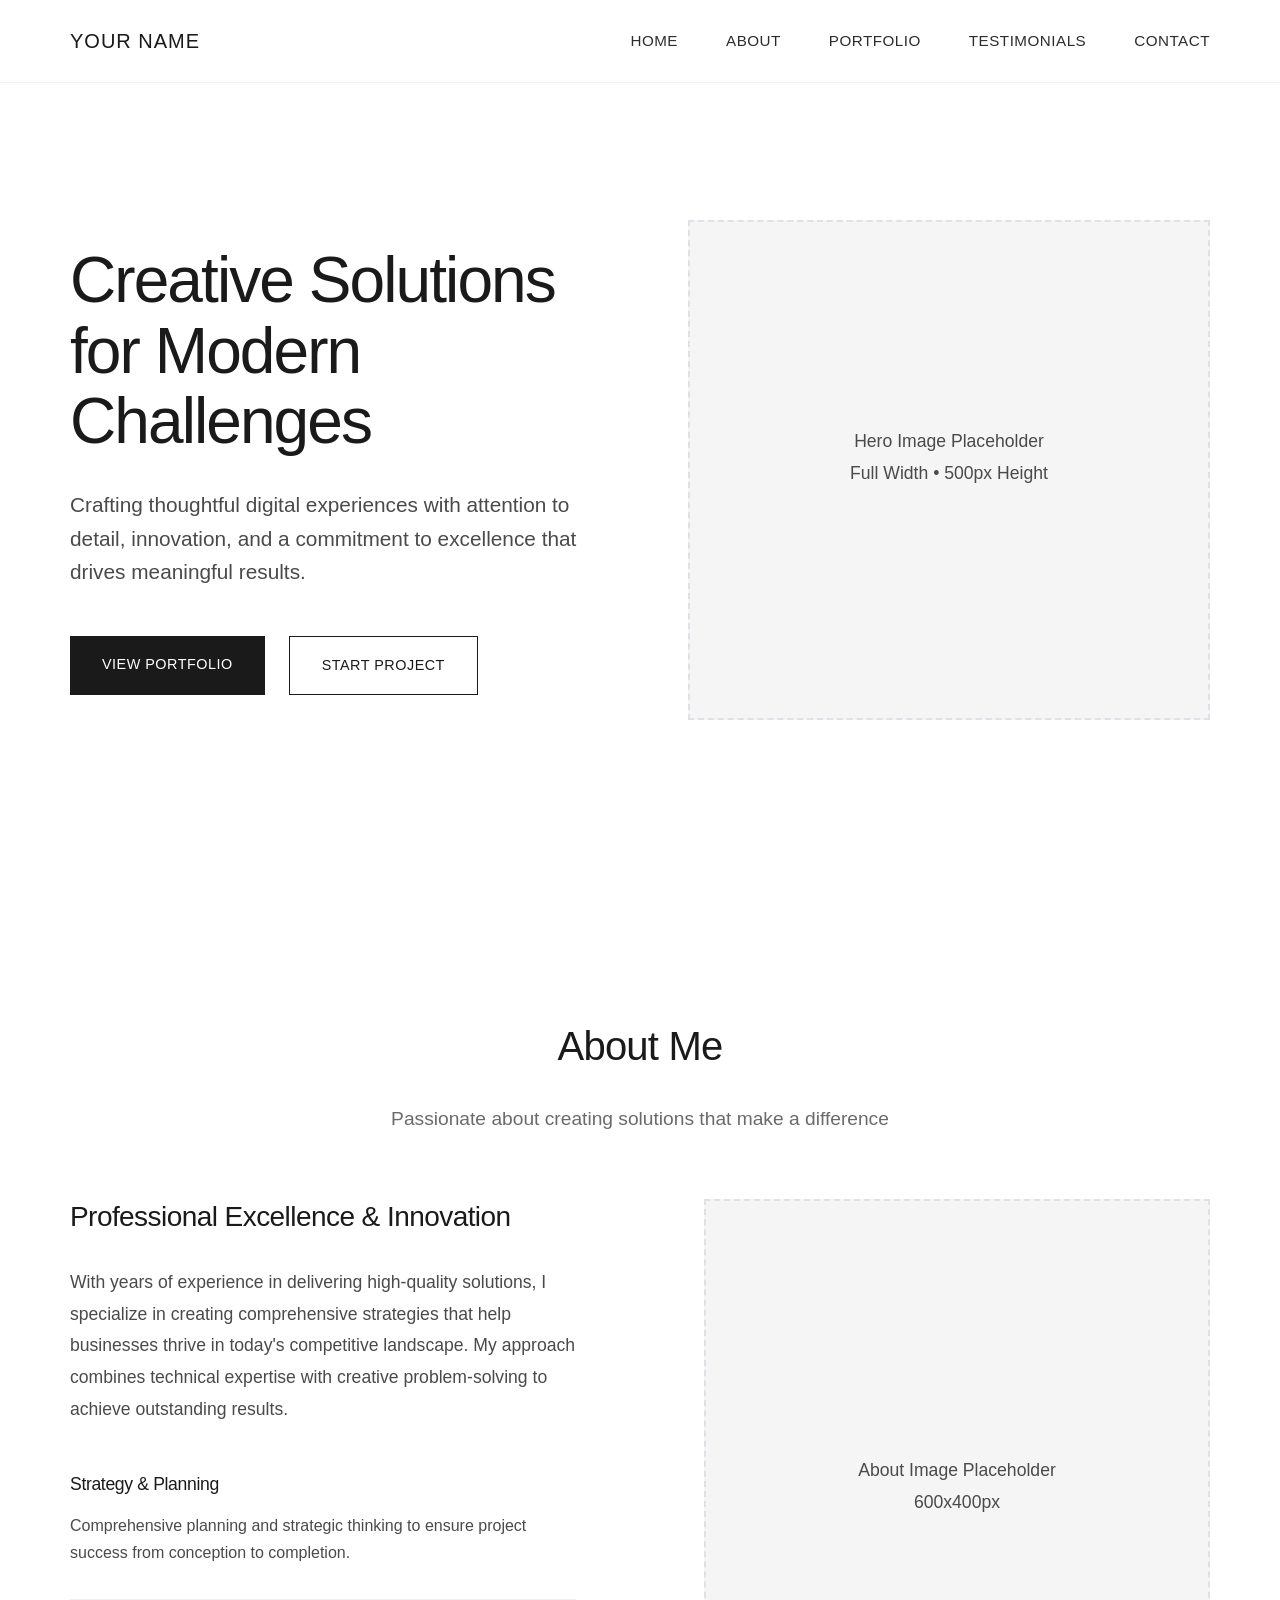
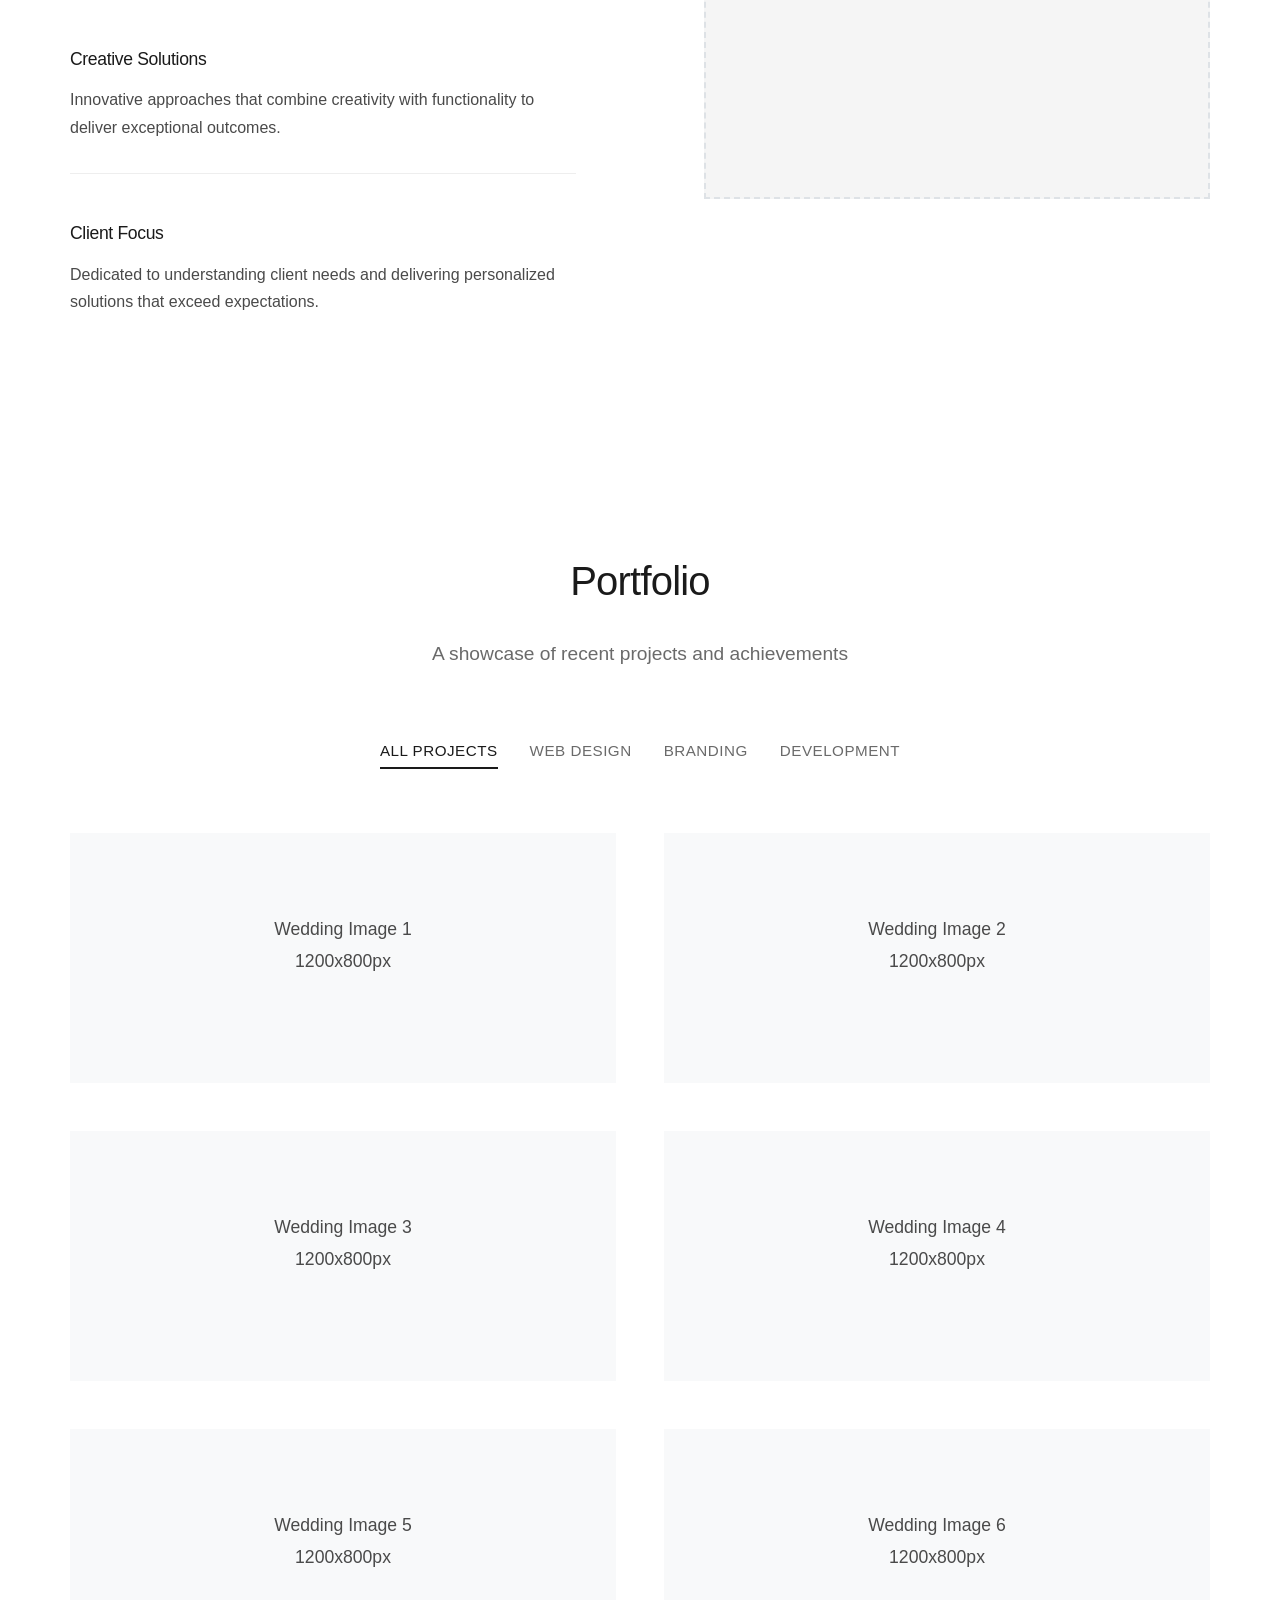
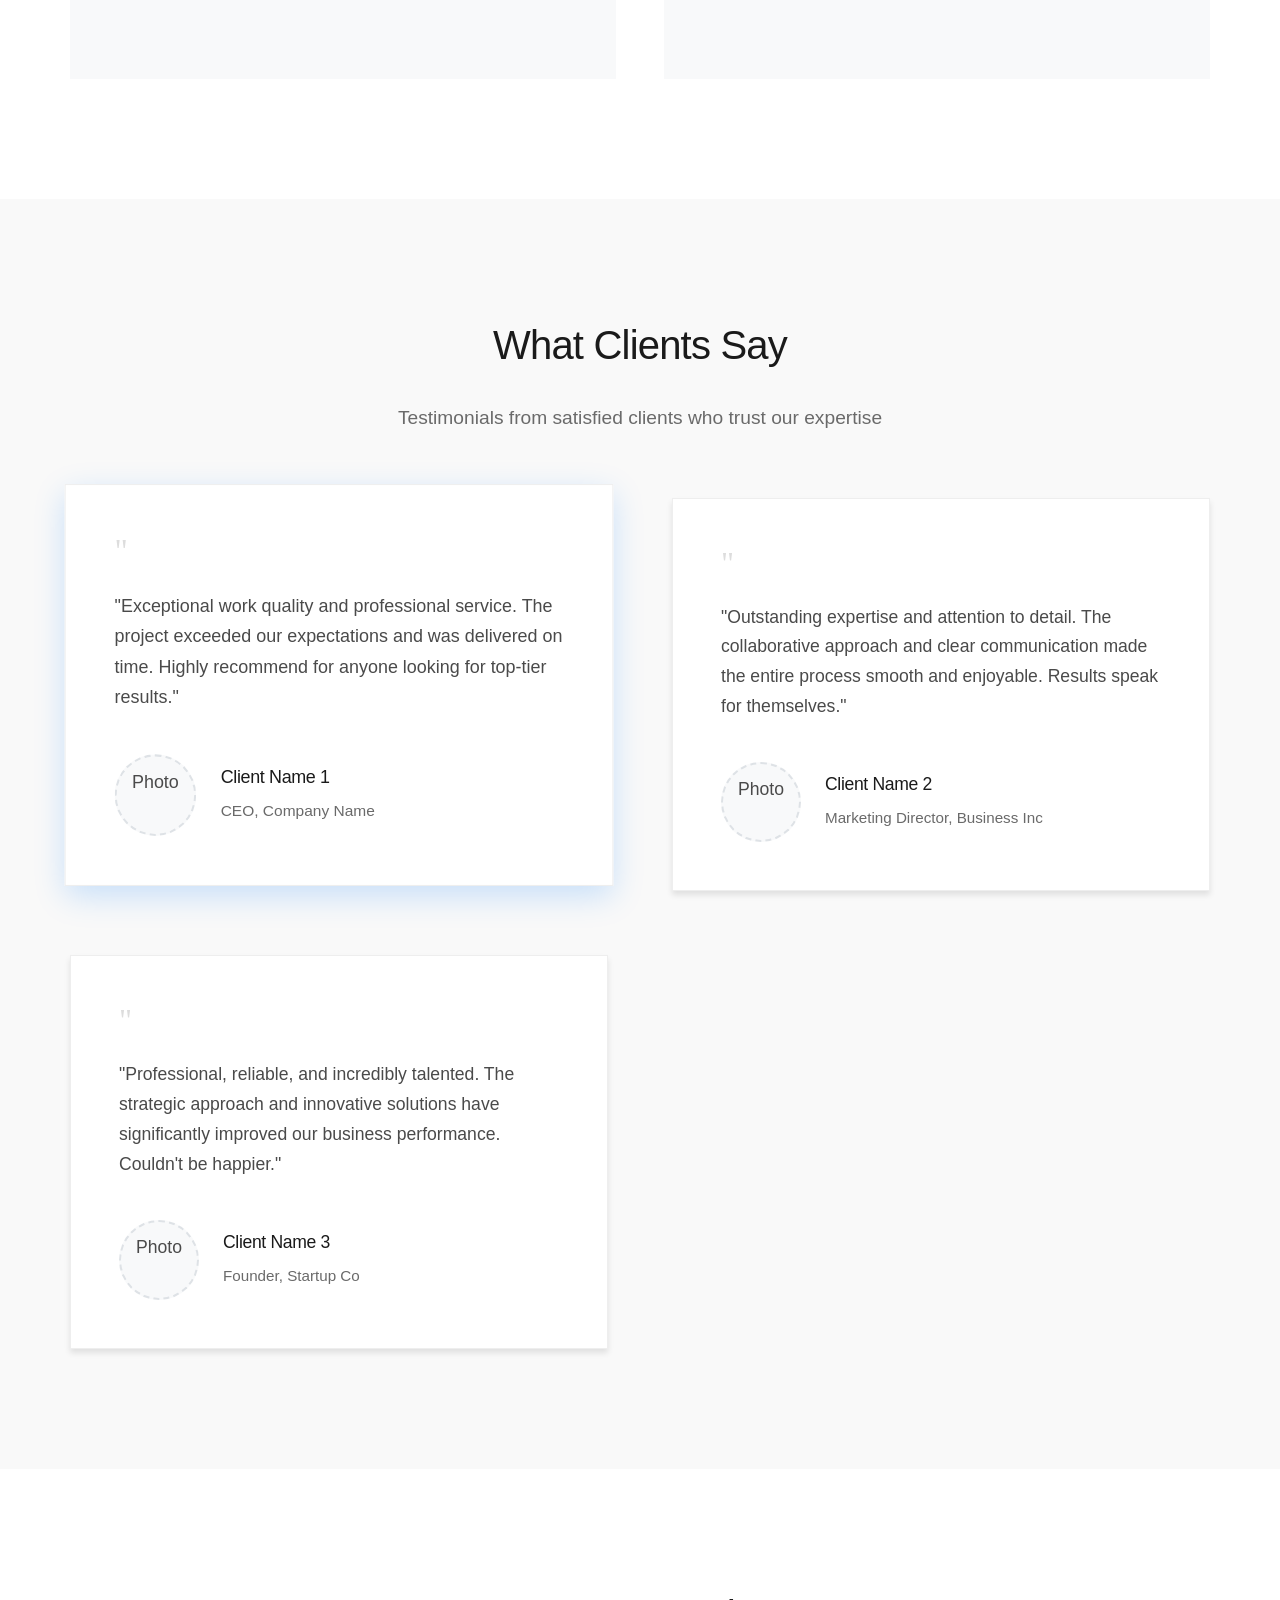
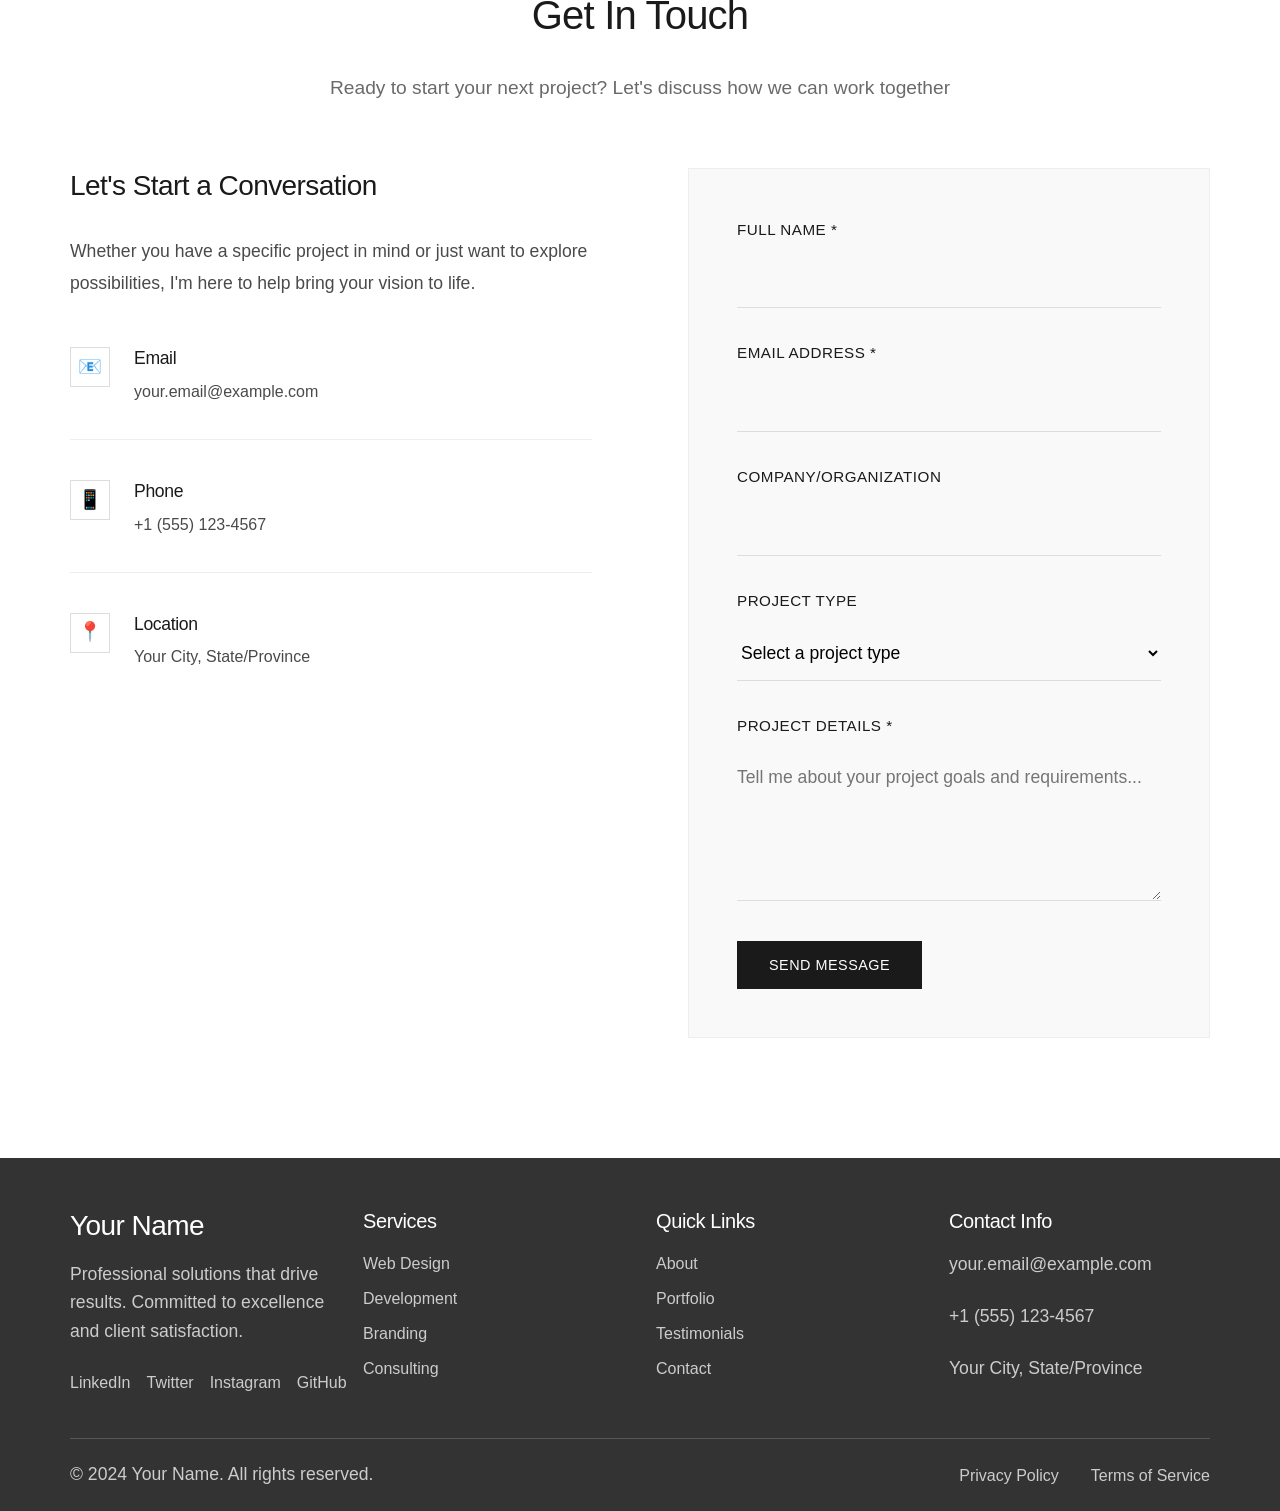
==== commit 62f45723: "Merge ba9ebeae86c89c9a95947fbe9cf4393b529310dc into 935ad6920f8481952610227a605fc0afef1e2639" ====
--- a/index.html
+++ b/index.html
@@ -3,27 +3,28 @@
 <head>
     <meta charset="UTF-8">
     <meta name="viewport" content="width=device-width, initial-scale=1.0">
-    <title>DnD Photos - Wedding Photography</title>
+    <title>Your Name - Professional Portfolio</title>
     <link rel="stylesheet" href="styles.css">
-    <link href="https://fonts.googleapis.com/css2?family=Playfair+Display:wght@400;500;600;700&family=Inter:wght@300;400;500;600&display=swap" rel="stylesheet">
-    <link rel="stylesheet" href="https://cdnjs.cloudflare.com/ajax/libs/font-awesome/6.0.0/css/all.min.css">
+    <!-- LightGallery CSS -->
+    <link rel="stylesheet" href="https://cdn.jsdelivr.net/npm/lightgallery@2.7.2/css/lightgallery.css">
+    <link rel="stylesheet" href="https://cdn.jsdelivr.net/npm/lightgallery@2.7.2/css/lg-zoom.css">
+    <link rel="stylesheet" href="https://cdn.jsdelivr.net/npm/lightgallery@2.7.2/css/lg-thumbnail.css">
 </head>
 <body>
     <!-- Navigation -->
     <nav class="navbar">
         <div class="nav-container">
             <div class="nav-logo">
-                <a href="#home">DnD Photos</a>
-            </div>
-            <div class="nav-menu" id="nav-menu">
+                <a href="#home">Your Name</a>
+            </div>
+            <div class="nav-menu">
                 <a href="#home" class="nav-link">Home</a>
                 <a href="#about" class="nav-link">About</a>
-                <a href="#services" class="nav-link">Services</a>
                 <a href="#portfolio" class="nav-link">Portfolio</a>
-                <a href="#packages" class="nav-link">Packages</a>
+                <a href="#testimonials" class="nav-link">Testimonials</a>
                 <a href="#contact" class="nav-link">Contact</a>
             </div>
-            <div class="nav-toggle" id="nav-toggle">
+            <div class="hamburger">
                 <span class="bar"></span>
                 <span class="bar"></span>
                 <span class="bar"></span>
@@ -34,199 +35,237 @@
     <!-- Hero Section -->
     <section id="home" class="hero">
         <div class="hero-content">
-            <div class="hero-text">
-                <h1 class="hero-title">WEDDINGS, ENGAGEMENTS, PORTRAITS</h1>
-                <p class="hero-subtitle">Capturing authentic moments with artful intention and purpose</p>
-                <div class="hero-buttons">
-                    <a href="#about" class="btn btn-primary">Learn More</a>
-                    <a href="#contact" class="btn btn-secondary">Let's Do This!</a>
-                </div>
-            </div>
-        </div>
-        <div class="hero-image">
-            <img src="https://images.unsplash.com/photo-1519741497674-611481863552?ixlib=rb-4.0.3&auto=format&fit=crop&w=2000&q=80" alt="Wedding Photography" />
+            <div class="container">
+                <div class="hero-text">
+                    <h1 class="hero-title">Creative Solutions for Modern Challenges</h1>
+                    <p class="hero-subtitle">Crafting thoughtful digital experiences with attention to detail, innovation, and a commitment to excellence that drives meaningful results.</p>
+                    <div class="hero-buttons">
+                        <a href="#portfolio" class="btn btn-primary">View Portfolio</a>
+                        <a href="#contact" class="btn btn-secondary">Start Project</a>
+                    </div>
+                </div>
+                <div class="hero-image">
+                    <!-- Placeholder for hero image -->
+                    <div class="image-placeholder">
+                        <p>Hero Image Placeholder<br>Full Width • 500px Height</p>
+                    </div>
+                </div>
+            </div>
         </div>
     </section>
 
     <!-- About Section -->
     <section id="about" class="about">
         <div class="container">
+            <div class="section-header">
+                <h2>About Me</h2>
+                <p class="section-subtitle">Passionate about creating solutions that make a difference</p>
+            </div>
             <div class="about-content">
                 <div class="about-text">
-                    <h2 class="section-title">HEY, WE'RE DnD PHOTOS.</h2>
-                    <h3 class="about-subtitle">Just photographers romanticizing life through creative, intuitive and emotive photos.</h3>
-                    <p class="about-description">
-                        Hey there! We're a husband and wife photography team with a passion for capturing authentic moments. 
-                        We've been photographing weddings for over 10 years and have captured hundreds of love stories. 
-                        Our approach to photography is visual storytelling, a mix of candid and editorial, with a style that 
-                        is vibrant and bold. We will help you bring your vision to life with style, creativity, and a 
-                        commitment to telling your story, thoughtfully and intentionally.
-                    </p>
-                    <p class="about-description">
-                        To us, your gallery of photos is art... a curated body of work that celebrates your unique love story.
-                    </p>
+                    <h3>Professional Excellence & Innovation</h3>
+                    <p>With years of experience in delivering high-quality solutions, I specialize in creating comprehensive strategies that help businesses thrive in today's competitive landscape. My approach combines technical expertise with creative problem-solving to achieve outstanding results.</p>
+                    
+                    <div class="skills-grid">
+                        <div class="skill-item">
+                            <h4>Strategy & Planning</h4>
+                            <p>Comprehensive planning and strategic thinking to ensure project success from conception to completion.</p>
+                        </div>
+                        <div class="skill-item">
+                            <h4>Creative Solutions</h4>
+                            <p>Innovative approaches that combine creativity with functionality to deliver exceptional outcomes.</p>
+                        </div>
+                        <div class="skill-item">
+                            <h4>Client Focus</h4>
+                            <p>Dedicated to understanding client needs and delivering personalized solutions that exceed expectations.</p>
+                        </div>
+                    </div>
                 </div>
                 <div class="about-image">
-                    <img src="https://images.unsplash.com/photo-1556745757-8d76bdb6984b?ixlib=rb-4.0.3&auto=format&fit=crop&w=800&q=80" alt="About DnD Photos" />
+                    <!-- Placeholder for about image -->
+                    <div class="image-placeholder">
+                        <p>About Image Placeholder<br>600x400px</p>
+                    </div>
                 </div>
             </div>
         </div>
     </section>
 
-    <!-- Testimonial Section -->
-    <section class="testimonial">
-        <div class="container">
-            <blockquote class="testimonial-quote">
-                "DND PHOTOS WAS ONE OF THE BEST INVESTMENTS WE MADE AT OUR WEDDING. LITTLE DID WE KNOW WHAT TALENT WE WERE DEALING WITH. THEY NOT ONLY WERE GREAT ON THE WEDDING DAY BUT REALLY FLEXIBLE AND ACCOMMODATING UP TIL THE WEDDING DAY...THANK YOU!"
-            </blockquote>
-            <cite class="testimonial-author">- Sarah & Michael</cite>
-        </div>
-    </section>
-
-    <!-- Services Section -->
-    <section id="services" class="services">
-        <div class="container">
-            <h2 class="section-title">SERVICES</h2>
-            
-            <div class="service-item">
-                <div class="service-content">
-                    <h3 class="service-title">WEDDINGS</h3>
-                    <p class="service-description">
-                        Collections for everything you need, and nothing you don't. We value transparency, 
-                        and we hope you do too. Wedding Collections include professional photography, 
-                        custom photo timeline, online gallery with digital download, and high-resolution files. 
-                        Wedding Collections start at $3,500. A contract and retainer is required to book your date.
-                    </p>
-                    <div class="service-details">
-                        <p><strong>What's Included:</strong></p>
-                        <ul>
-                            <li>Two experienced photographers</li>
-                            <li>8-14 hours of wedding day coverage</li>
-                            <li>Full re-print rights</li>
-                            <li>High-resolution files of ALL images</li>
-                            <li>Online gallery with digital download</li>
-                            <li>Custom photo timeline</li>
-                            <li>4 week delivery or less</li>
-                        </ul>
-                    </div>
-                </div>
-            </div>
-
-            <div class="service-item">
-                <div class="service-content">
-                    <h3 class="service-title">ENGAGEMENTS</h3>
-                    <p class="service-description">
-                        In your engaged era! Engagement portrait sessions with a quick turnaround. 
-                        This session is $750, 60 minutes, and includes 50+ edited photos. 
-                        The turnaround for gallery delivery is 2 weeks.
-                    </p>
-                </div>
-            </div>
-
-            <div class="service-item">
-                <div class="service-content">
-                    <h3 class="service-title">PORTRAITS</h3>
-                    <p class="service-description">
-                        Family, maternity, and senior portrait sessions are all tailored to your needs. 
-                        On average, our customers spend about $600, including the portrait session and prints. 
-                        Sessions include high-quality images and personalized service.
-                    </p>
-                </div>
-            </div>
-        </div>
-    </section>
-
-    <!-- Portfolio Section -->
+    <!-- Portfolio Gallery -->
     <section id="portfolio" class="portfolio">
         <div class="container">
-            <h2 class="section-title">THE PORTFOLIO</h2>
-            <div class="portfolio-grid">
-                <div class="portfolio-item">
-                    <img src="https://images.unsplash.com/photo-1511285560929-80b456fea0bc?ixlib=rb-4.0.3&auto=format&fit=crop&w=600&q=80" alt="Wedding Photography" />
-                </div>
-                <div class="portfolio-item">
-                    <img src="https://images.unsplash.com/photo-1519225421980-715cb0215aed?ixlib=rb-4.0.3&auto=format&fit=crop&w=600&q=80" alt="Wedding Photography" />
-                </div>
-                <div class="portfolio-item">
-                    <img src="https://images.unsplash.com/photo-1465495976277-4387d4b0e4a6?ixlib=rb-4.0.3&auto=format&fit=crop&w=600&q=80" alt="Wedding Photography" />
-                </div>
-                <div class="portfolio-item">
-                    <img src="https://images.unsplash.com/photo-1520854221256-17451cc331bf?ixlib=rb-4.0.3&auto=format&fit=crop&w=600&q=80" alt="Wedding Photography" />
-                </div>
-                <div class="portfolio-item">
-                    <img src="https://images.unsplash.com/photo-1583939003579-730e3918a45a?ixlib=rb-4.0.3&auto=format&fit=crop&w=600&q=80" alt="Wedding Photography" />
-                </div>
-                <div class="portfolio-item">
-                    <img src="https://images.unsplash.com/photo-1606216794074-735e91aa2c92?ixlib=rb-4.0.3&auto=format&fit=crop&w=600&q=80" alt="Wedding Photography" />
+            <div class="section-header">
+                <h2>Portfolio</h2>
+                <p class="section-subtitle">A showcase of recent projects and achievements</p>
+            </div>
+            
+            <div class="portfolio-filters">
+                <button class="filter-btn active" data-filter="all">All Projects</button>
+                <button class="filter-btn" data-filter="web">Web Design</button>
+                <button class="filter-btn" data-filter="branding">Branding</button>
+                <button class="filter-btn" data-filter="development">Development</button>
+            </div>
+
+            <div class="portfolio-grid" id="lightgallery">
+                <div class="portfolio-item" data-category="web">
+                    <a href="/images/wedding1.jpg" data-lg-size="1200-800" data-sub-html="<h4>Elegant Wedding Photography</h4><p>Capturing beautiful moments with artistic vision and professional expertise</p>">
+                        <div class="portfolio-image">
+                            <img src="/images/wedding1.jpg" alt="Wedding Photography 1" class="portfolio-img" onerror="this.style.display='none'; this.nextElementSibling.style.display='flex';">
+                            <div class="image-placeholder" style="display: none;">
+                                <p>Wedding Image 1<br>1200x800px</p>
+                            </div>
+                            <div class="portfolio-overlay">
+                                <h4>Elegant Wedding Photography</h4>
+                                <p>Wedding Photography</p>
+                                <span class="portfolio-link">View Full Size</span>
+                            </div>
+                        </div>
+                    </a>
+                </div>
+
+                <div class="portfolio-item" data-category="branding">
+                    <a href="/images/wedding2.jpg" data-lg-size="1200-800" data-sub-html="<h4>Romantic Portrait Session</h4><p>Intimate couple portraits with natural lighting and emotional depth</p>">
+                        <div class="portfolio-image">
+                            <img src="/images/wedding2.jpg" alt="Wedding Photography 2" class="portfolio-img" onerror="this.style.display='none'; this.nextElementSibling.style.display='flex';">
+                            <div class="image-placeholder" style="display: none;">
+                                <p>Wedding Image 2<br>1200x800px</p>
+                            </div>
+                            <div class="portfolio-overlay">
+                                <h4>Romantic Portrait Session</h4>
+                                <p>Portrait Photography</p>
+                                <span class="portfolio-link">View Full Size</span>
+                            </div>
+                        </div>
+                    </a>
+                </div>
+
+                <div class="portfolio-item" data-category="development">
+                    <a href="/images/wedding3.jpg" data-lg-size="1200-800" data-sub-html="<h4>Ceremony Moments</h4><p>Documenting the sacred moments of your special day with discretion and artistry</p>">
+                        <div class="portfolio-image">
+                            <img src="/images/wedding3.jpg" alt="Wedding Photography 3" class="portfolio-img" onerror="this.style.display='none'; this.nextElementSibling.style.display='flex';">
+                            <div class="image-placeholder" style="display: none;">
+                                <p>Wedding Image 3<br>1200x800px</p>
+                            </div>
+                            <div class="portfolio-overlay">
+                                <h4>Ceremony Moments</h4>
+                                <p>Wedding Ceremony</p>
+                                <span class="portfolio-link">View Full Size</span>
+                            </div>
+                        </div>
+                    </a>
+                </div>
+
+                <div class="portfolio-item" data-category="web">
+                    <a href="/images/wedding4.jpg" data-lg-size="1200-800" data-sub-html="<h4>Reception Celebration</h4><p>Capturing the joy and celebration of your wedding reception</p>">
+                        <div class="portfolio-image">
+                            <img src="/images/wedding4.jpg" alt="Wedding Photography 4" class="portfolio-img" onerror="this.style.display='none'; this.nextElementSibling.style.display='flex';">
+                            <div class="image-placeholder" style="display: none;">
+                                <p>Wedding Image 4<br>1200x800px</p>
+                            </div>
+                            <div class="portfolio-overlay">
+                                <h4>Reception Celebration</h4>
+                                <p>Reception Photography</p>
+                                <span class="portfolio-link">View Full Size</span>
+                            </div>
+                        </div>
+                    </a>
+                </div>
+
+                <div class="portfolio-item" data-category="branding">
+                    <a href="/images/wedding5.jpg" data-lg-size="1200-800" data-sub-html="<h4>Bridal Details</h4><p>Artistic close-ups of wedding details, dress, rings, and decorations</p>">
+                        <div class="portfolio-image">
+                            <img src="/images/wedding5.jpg" alt="Wedding Photography 5" class="portfolio-img" onerror="this.style.display='none'; this.nextElementSibling.style.display='flex';">
+                            <div class="image-placeholder" style="display: none;">
+                                <p>Wedding Image 5<br>1200x800px</p>
+                            </div>
+                            <div class="portfolio-overlay">
+                                <h4>Bridal Details</h4>
+                                <p>Detail Photography</p>
+                                <span class="portfolio-link">View Full Size</span>
+                            </div>
+                        </div>
+                    </a>
+                </div>
+
+                <div class="portfolio-item" data-category="development">
+                    <a href="/images/wedding6.jpg" data-lg-size="1200-800" data-sub-html="<h4>Golden Hour Portraits</h4><p>Stunning couple portraits during the magical golden hour</p>">
+                        <div class="portfolio-image">
+                            <img src="/images/wedding6.jpg" alt="Wedding Photography 6" class="portfolio-img" onerror="this.style.display='none'; this.nextElementSibling.style.display='flex';">
+                            <div class="image-placeholder" style="display: none;">
+                                <p>Wedding Image 6<br>1200x800px</p>
+                            </div>
+                            <div class="portfolio-overlay">
+                                <h4>Golden Hour Portraits</h4>
+                                <p>Couple Photography</p>
+                                <span class="portfolio-link">View Full Size</span>
+                            </div>
+                        </div>
+                    </a>
                 </div>
             </div>
         </div>
     </section>
 
-    <!-- Packages Section -->
-    <section id="packages" class="packages">
+    <!-- Testimonials Section -->
+    <section id="testimonials" class="testimonials">
         <div class="container">
-            <h2 class="section-title">WEDDING PACKAGES</h2>
-            <p class="packages-subtitle">10% Discounts for Friday, Sunday and Winter Weddings</p>
+            <div class="section-header">
+                <h2>What Clients Say</h2>
+                <p class="section-subtitle">Testimonials from satisfied clients who trust our expertise</p>
+            </div>
             
-            <div class="packages-grid">
-                <div class="package-card">
-                    <h3 class="package-title">Collection One</h3>
-                    <div class="package-price">$7,500</div>
-                    <ul class="package-features">
-                        <li>Two Photographers</li>
-                        <li>10 Hours of Coverage</li>
-                        <li>700+ Edited Photos</li>
-                        <li>Online Gallery</li>
-                        <li>Full Resolution Downloads</li>
-                        <li>Print Release</li>
-                    </ul>
-                </div>
-
-                <div class="package-card featured">
-                    <h3 class="package-title">Collection Two</h3>
-                    <div class="package-price">$5,500</div>
-                    <ul class="package-features">
-                        <li>Two Photographers</li>
-                        <li>8 Hours of Coverage</li>
-                        <li>500+ Edited Photos</li>
-                        <li>Online Gallery</li>
-                        <li>Full Resolution Downloads</li>
-                        <li>Print Release</li>
-                    </ul>
-                </div>
-
-                <div class="package-card">
-                    <h3 class="package-title">Collection Three</h3>
-                    <div class="package-price">$3,500</div>
-                    <ul class="package-features">
-                        <li>One Photographer</li>
-                        <li>6 Hours of Coverage</li>
-                        <li>300+ Edited Photos</li>
-                        <li>Online Gallery</li>
-                        <li>Full Resolution Downloads</li>
-                        <li>Print Release</li>
-                    </ul>
-                </div>
-            </div>
-
-            <div class="add-ons">
-                <h3 class="add-ons-title">Add-On Services</h3>
-                <div class="add-ons-grid">
-                    <div class="add-on-item">
-                        <h4>Engagement Session</h4>
-                        <p class="add-on-price">$750</p>
-                        <p>60 minutes, 50+ edited photos</p>
-                    </div>
-                    <div class="add-on-item">
-                        <h4>Additional Hour</h4>
-                        <p class="add-on-price">$350</p>
-                        <p>Extend your coverage</p>
-                    </div>
-                    <div class="add-on-item">
-                        <h4>Second Shooter</h4>
-                        <p class="add-on-price">$500</p>
-                        <p>Additional photographer</p>
+            <div class="testimonials-grid">
+                <div class="testimonial-item">
+                    <div class="testimonial-content">
+                        <div class="quote-icon">"</div>
+                        <p>"Exceptional work quality and professional service. The project exceeded our expectations and was delivered on time. Highly recommend for anyone looking for top-tier results."</p>
+                    </div>
+                    <div class="testimonial-author">
+                        <div class="author-image">
+                            <div class="image-placeholder small">
+                                <p>Photo</p>
+                            </div>
+                        </div>
+                        <div class="author-info">
+                            <h4>Client Name 1</h4>
+                            <p>CEO, Company Name</p>
+                        </div>
+                    </div>
+                </div>
+
+                <div class="testimonial-item">
+                    <div class="testimonial-content">
+                        <div class="quote-icon">"</div>
+                        <p>"Outstanding expertise and attention to detail. The collaborative approach and clear communication made the entire process smooth and enjoyable. Results speak for themselves."</p>
+                    </div>
+                    <div class="testimonial-author">
+                        <div class="author-image">
+                            <div class="image-placeholder small">
+                                <p>Photo</p>
+                            </div>
+                        </div>
+                        <div class="author-info">
+                            <h4>Client Name 2</h4>
+                            <p>Marketing Director, Business Inc</p>
+                        </div>
+                    </div>
+                </div>
+
+                <div class="testimonial-item">
+                    <div class="testimonial-content">
+                        <div class="quote-icon">"</div>
+                        <p>"Professional, reliable, and incredibly talented. The strategic approach and innovative solutions have significantly improved our business performance. Couldn't be happier."</p>
+                    </div>
+                    <div class="testimonial-author">
+                        <div class="author-image">
+                            <div class="image-placeholder small">
+                                <p>Photo</p>
+                            </div>
+                        </div>
+                        <div class="author-info">
+                            <h4>Client Name 3</h4>
+                            <p>Founder, Startup Co</p>
+                        </div>
                     </div>
                 </div>
             </div>
@@ -236,57 +275,80 @@
     <!-- Contact Section -->
     <section id="contact" class="contact">
         <div class="container">
+            <div class="section-header">
+                <h2>Get In Touch</h2>
+                <p class="section-subtitle">Ready to start your next project? Let's discuss how we can work together</p>
+            </div>
+            
             <div class="contact-content">
                 <div class="contact-info">
-                    <h2 class="section-title">LET'S CHAT</h2>
-                    <p class="contact-description">
-                        I believe that the best memories are made when we're comfortable with each other, 
-                        so I'm here to guide you through a smooth, relaxed, and organized experience.
-                    </p>
+                    <h3>Let's Start a Conversation</h3>
+                    <p>Whether you have a specific project in mind or just want to explore possibilities, I'm here to help bring your vision to life.</p>
                     
                     <div class="contact-details">
                         <div class="contact-item">
-                            <i class="fas fa-envelope"></i>
-                            <span>hello@dndphotos.com</span>
-                        </div>
+                            <div class="contact-icon">📧</div>
+                            <div class="contact-text">
+                                <h4>Email</h4>
+                                <p>your.email@example.com</p>
+                            </div>
+                        </div>
+                        
                         <div class="contact-item">
-                            <i class="fas fa-phone"></i>
-                            <span>(612) 758-0818</span>
-                        </div>
+                            <div class="contact-icon">📱</div>
+                            <div class="contact-text">
+                                <h4>Phone</h4>
+                                <p>+1 (555) 123-4567</p>
+                            </div>
+                        </div>
+                        
                         <div class="contact-item">
-                            <i class="fas fa-map-marker-alt"></i>
-                            <span>Minneapolis, Minnesota & Worldwide</span>
-                        </div>
-                    </div>
-
-                    <div class="social-links">
-                        <a href="#" class="social-link"><i class="fab fa-instagram"></i></a>
-                        <a href="#" class="social-link"><i class="fab fa-facebook"></i></a>
-                        <a href="#" class="social-link"><i class="fab fa-pinterest"></i></a>
-                    </div>
-                </div>
-
-                <form class="contact-form">
-                    <div class="form-group">
-                        <input type="text" name="name" placeholder="Your Name" required>
-                    </div>
-                    <div class="form-group">
-                        <input type="email" name="email" placeholder="Your Email" required>
-                    </div>
-                    <div class="form-group">
-                        <input type="tel" name="phone" placeholder="Your Phone">
-                    </div>
-                    <div class="form-group">
-                        <input type="date" name="wedding-date" placeholder="Wedding Date">
-                    </div>
-                    <div class="form-group">
-                        <input type="text" name="venue" placeholder="Wedding Venue">
-                    </div>
-                    <div class="form-group">
-                        <textarea name="message" placeholder="Tell us about your wedding day vision..." rows="5"></textarea>
-                    </div>
-                    <button type="submit" class="btn btn-primary">Send Message</button>
-                </form>
+                            <div class="contact-icon">📍</div>
+                            <div class="contact-text">
+                                <h4>Location</h4>
+                                <p>Your City, State/Province</p>
+                            </div>
+                        </div>
+                    </div>
+                </div>
+                
+                <div class="contact-form">
+                    <form id="contactForm">
+                        <div class="form-group">
+                            <label for="name">Full Name *</label>
+                            <input type="text" id="name" name="name" required>
+                        </div>
+                        
+                        <div class="form-group">
+                            <label for="email">Email Address *</label>
+                            <input type="email" id="email" name="email" required>
+                        </div>
+                        
+                        <div class="form-group">
+                            <label for="company">Company/Organization</label>
+                            <input type="text" id="company" name="company">
+                        </div>
+                        
+                        <div class="form-group">
+                            <label for="project">Project Type</label>
+                            <select id="project" name="project">
+                                <option value="">Select a project type</option>
+                                <option value="web-design">Web Design</option>
+                                <option value="development">Development</option>
+                                <option value="branding">Branding</option>
+                                <option value="consulting">Consulting</option>
+                                <option value="other">Other</option>
+                            </select>
+                        </div>
+                        
+                        <div class="form-group">
+                            <label for="message">Project Details *</label>
+                            <textarea id="message" name="message" rows="5" placeholder="Tell me about your project goals and requirements..." required></textarea>
+                        </div>
+                        
+                        <button type="submit" class="btn btn-primary">Send Message</button>
+                    </form>
+                </div>
             </div>
         </div>
     </section>
@@ -295,25 +357,59 @@
     <footer class="footer">
         <div class="container">
             <div class="footer-content">
-                <div class="footer-logo">
-                    <h3>DnD Photos</h3>
-                    <p>Minneapolis Wedding Photography</p>
-                </div>
+                <div class="footer-section">
+                    <h3>Your Name</h3>
+                    <p>Professional solutions that drive results. Committed to excellence and client satisfaction.</p>
+                    <div class="social-links">
+                        <a href="#" class="social-link">LinkedIn</a>
+                        <a href="#" class="social-link">Twitter</a>
+                        <a href="#" class="social-link">Instagram</a>
+                        <a href="#" class="social-link">GitHub</a>
+                    </div>
+                </div>
+                
+                <div class="footer-section">
+                    <h4>Services</h4>
+                    <ul>
+                        <li><a href="#">Web Design</a></li>
+                        <li><a href="#">Development</a></li>
+                        <li><a href="#">Branding</a></li>
+                        <li><a href="#">Consulting</a></li>
+                    </ul>
+                </div>
+                
+                <div class="footer-section">
+                    <h4>Quick Links</h4>
+                    <ul>
+                        <li><a href="#about">About</a></li>
+                        <li><a href="#portfolio">Portfolio</a></li>
+                        <li><a href="#testimonials">Testimonials</a></li>
+                        <li><a href="#contact">Contact</a></li>
+                    </ul>
+                </div>
+                
+                <div class="footer-section">
+                    <h4>Contact Info</h4>
+                    <p>your.email@example.com</p>
+                    <p>+1 (555) 123-4567</p>
+                    <p>Your City, State/Province</p>
+                </div>
+            </div>
+            
+            <div class="footer-bottom">
+                <p>&copy; 2024 Your Name. All rights reserved.</p>
                 <div class="footer-links">
-                    <a href="#home">Home</a>
-                    <a href="#about">About</a>
-                    <a href="#services">Services</a>
-                    <a href="#portfolio">Portfolio</a>
-                    <a href="#packages">Packages</a>
-                    <a href="#contact">Contact</a>
-                </div>
-            </div>
-            <div class="footer-bottom">
-                <p>&copy; 2025 DnD Photos. All rights reserved.</p>
+                    <a href="#">Privacy Policy</a>
+                    <a href="#">Terms of Service</a>
+                </div>
             </div>
         </div>
     </footer>
 
+    <!-- LightGallery JavaScript -->
+    <script src="https://cdn.jsdelivr.net/npm/lightgallery@2.7.2/lightgallery.min.js"></script>
+    <script src="https://cdn.jsdelivr.net/npm/lightgallery@2.7.2/plugins/zoom/lg-zoom.min.js"></script>
+    <script src="https://cdn.jsdelivr.net/npm/lightgallery@2.7.2/plugins/thumbnail/lg-thumbnail.min.js"></script>
     <script src="script.js"></script>
 </body>
 </html>
--- a/styles.css
+++ b/styles.css
@@ -5,69 +5,137 @@
     box-sizing: border-box;
 }
 
+html {
+    scroll-behavior: smooth;
+}
+
 body {
-    font-family: 'Inter', sans-serif;
-    line-height: 1.6;
-    color: #333;
-    overflow-x: hidden;
+    font-family: -apple-system, BlinkMacSystemFont, 'Segoe UI', Roboto, 'Helvetica Neue', Arial, sans-serif;
+    line-height: 1.7;
+    color: #2c2c2c;
+    background-color: #ffffff;
+    font-weight: 400;
+    -webkit-font-smoothing: antialiased;
+    -moz-osx-font-smoothing: grayscale;
 }
 
 .container {
     max-width: 1200px;
     margin: 0 auto;
-    padding: 0 20px;
+    padding: 0 30px;
 }
 
 /* Typography */
 h1, h2, h3, h4, h5, h6 {
-    font-family: 'Playfair Display', serif;
-    font-weight: 600;
-    line-height: 1.2;
-}
-
-.section-title {
+    font-weight: 300;
+    line-height: 1.3;
+    margin-bottom: 1.5rem;
+    color: #1a1a1a;
+    letter-spacing: -0.02em;
+}
+
+h1 {
+    font-size: 3.5rem;
+    font-weight: 200;
+    letter-spacing: -0.03em;
+}
+
+h2 {
     font-size: 2.5rem;
-    text-align: center;
-    margin-bottom: 3rem;
-    letter-spacing: 2px;
-    text-transform: uppercase;
+    font-weight: 300;
+    margin-bottom: 2rem;
+}
+
+h3 {
+    font-size: 1.75rem;
+    font-weight: 400;
+    margin-bottom: 1.25rem;
+}
+
+h4 {
+    font-size: 1.25rem;
+    font-weight: 500;
+    margin-bottom: 1rem;
+}
+
+p {
+    margin-bottom: 1.5rem;
+    color: #4a4a4a;
+    font-size: 1.1rem;
+    line-height: 1.8;
 }
 
 /* Buttons */
 .btn {
     display: inline-block;
-    padding: 15px 30px;
+    padding: 16px 32px;
     text-decoration: none;
     border-radius: 0;
-    font-weight: 500;
+    font-weight: 400;
+    transition: all 0.2s ease;
+    border: none;
+    cursor: pointer;
+    font-size: 1rem;
+    letter-spacing: 0.5px;
     text-transform: uppercase;
-    letter-spacing: 1px;
-    transition: all 0.3s ease;
-    border: 2px solid transparent;
-    font-size: 14px;
+    font-size: 0.9rem;
 }
 
 .btn-primary {
-    background-color: #000;
-    color: #fff;
-    border-color: #000;
+    background-color: #1a1a1a;
+    color: white;
 }
 
 .btn-primary:hover {
-    background-color: transparent;
-    color: #000;
-    border-color: #000;
+    background-color: #333;
+    transform: none;
 }
 
 .btn-secondary {
     background-color: transparent;
-    color: #000;
-    border-color: #000;
+    color: #1a1a1a;
+    border: 1px solid #1a1a1a;
 }
 
 .btn-secondary:hover {
-    background-color: #000;
-    color: #fff;
+    background-color: #1a1a1a;
+    color: white;
+    transform: none;
+}
+
+/* Section Headers */
+.section-header {
+    text-align: center;
+    margin-bottom: 4rem;
+}
+
+.section-subtitle {
+    font-size: 1.2rem;
+    color: #6a6a6a;
+    max-width: 700px;
+    margin: 0 auto;
+    font-weight: 300;
+    line-height: 1.6;
+}
+
+/* Image Placeholders */
+.image-placeholder {
+    background-color: #f8f9fa;
+    border: 2px dashed #dee2e6;
+    display: flex;
+    align-items: center;
+    justify-content: center;
+    color: #6c757d;
+    text-align: center;
+    font-weight: 500;
+    border-radius: 8px;
+    min-height: 200px;
+}
+
+.image-placeholder.small {
+    min-height: 80px;
+    width: 80px;
+    border-radius: 50%;
 }
 
 /* Navigation */
@@ -75,51 +143,52 @@
     position: fixed;
     top: 0;
     width: 100%;
-    background-color: rgba(255, 255, 255, 0.95);
-    backdrop-filter: blur(10px);
+    background-color: rgba(255, 255, 255, 0.98);
+    backdrop-filter: blur(20px);
     z-index: 1000;
-    padding: 1rem 0;
-    transition: all 0.3s ease;
+    padding: 1.5rem 0;
+    transition: all 0.2s ease;
+    border-bottom: 1px solid rgba(0, 0, 0, 0.05);
 }
 
 .nav-container {
     max-width: 1200px;
     margin: 0 auto;
-    padding: 0 20px;
+    padding: 0 30px;
     display: flex;
     justify-content: space-between;
     align-items: center;
 }
 
 .nav-logo a {
-    font-family: 'Playfair Display', serif;
-    font-size: 1.8rem;
-    font-weight: 700;
+    font-size: 1.25rem;
+    font-weight: 400;
     text-decoration: none;
-    color: #000;
+    color: #1a1a1a;
     letter-spacing: 1px;
+    text-transform: uppercase;
 }
 
 .nav-menu {
     display: flex;
-    gap: 2rem;
+    gap: 3rem;
 }
 
 .nav-link {
     text-decoration: none;
-    color: #000;
-    font-weight: 500;
+    color: #2c2c2c;
+    font-weight: 400;
+    font-size: 0.95rem;
+    letter-spacing: 0.5px;
+    transition: color 0.2s ease;
     text-transform: uppercase;
-    letter-spacing: 1px;
-    font-size: 14px;
-    transition: color 0.3s ease;
 }
 
 .nav-link:hover {
     color: #666;
 }
 
-.nav-toggle {
+.hamburger {
     display: none;
     flex-direction: column;
     cursor: pointer;
@@ -128,410 +197,534 @@
 .bar {
     width: 25px;
     height: 3px;
-    background-color: #000;
+    background-color: #333;
     margin: 3px 0;
     transition: 0.3s;
 }
 
 /* Hero Section */
 .hero {
+    width: 100%;
     min-height: 100vh;
+    background-color: #ffffff;
+    position: relative;
     display: flex;
     align-items: center;
+    padding: 0;
+}
+
+.hero-content {
+    width: 100%;
+    padding: 120px 0 80px;
+}
+
+.hero-content .container {
+    display: grid;
+    grid-template-columns: 1fr 1fr;
+    gap: 6rem;
+    align-items: center;
+}
+
+.hero-text {
+    max-width: 100%;
+}
+
+.hero-title {
+    font-size: 4rem;
+    color: #1a1a1a;
+    margin-bottom: 2rem;
+    line-height: 1.1;
+    font-weight: 200;
+}
+
+.hero-subtitle {
+    font-size: 1.3rem;
+    color: #4a4a4a;
+    margin-bottom: 3rem;
+    line-height: 1.6;
+    font-weight: 300;
+}
+
+.hero-buttons {
+    display: flex;
+    gap: 1.5rem;
+    flex-wrap: wrap;
+}
+
+.hero-image {
+    width: 100%;
+    height: 500px;
     position: relative;
-    background: linear-gradient(45deg, #f8f8f8 50%, #fff 50%);
-}
-
-.hero-content {
-    flex: 1;
-    padding: 2rem;
-    z-index: 2;
-}
-
-.hero-text {
-    max-width: 600px;
-}
-
-.hero-title {
-    font-size: 3.5rem;
-    font-weight: 700;
-    margin-bottom: 1rem;
-    letter-spacing: 3px;
-    line-height: 1.1;
-}
-
-.hero-subtitle {
-    font-size: 1.2rem;
-    margin-bottom: 2rem;
-    color: #666;
-    font-style: italic;
-}
-
-.hero-buttons {
-    display: flex;
-    gap: 1rem;
-    flex-wrap: wrap;
-}
-
-.hero-image {
-    flex: 1;
-    position: relative;
-}
-
-.hero-image img {
+}
+
+.hero-image .image-placeholder {
     width: 100%;
-    height: 100vh;
-    object-fit: cover;
-    object-position: center;
+    height: 100%;
+    min-height: 500px;
+    border-radius: 0;
+    background-color: #f5f5f5;
 }
 
 /* About Section */
 .about {
-    padding: 6rem 0;
-    background-color: #fff;
+    padding: 120px 0;
+    background-color: #ffffff;
 }
 
 .about-content {
     display: grid;
     grid-template-columns: 1fr 1fr;
-    gap: 4rem;
-    align-items: center;
-}
-
-.about-subtitle {
-    font-size: 1.8rem;
+    gap: 8rem;
+    align-items: start;
+}
+
+.about-text h3 {
+    color: #1a1a1a;
     margin-bottom: 2rem;
-    color: #000;
-    font-style: italic;
-}
-
-.about-description {
+    font-weight: 300;
+}
+
+.about-text p {
+    margin-bottom: 2.5rem;
+}
+
+.skills-grid {
+    display: grid;
+    grid-template-columns: 1fr;
+    gap: 3rem;
+    margin-top: 3rem;
+}
+
+.skill-item {
+    padding: 0;
+    background-color: transparent;
+    border-radius: 0;
+    transition: none;
+    border-bottom: 1px solid #eee;
+    padding-bottom: 2rem;
+}
+
+.skill-item:hover {
+    transform: none;
+}
+
+.skill-item:last-child {
+    border-bottom: none;
+    padding-bottom: 0;
+}
+
+.skill-item h4 {
+    color: #1a1a1a;
+    margin-bottom: 1rem;
+    font-weight: 400;
     font-size: 1.1rem;
-    margin-bottom: 1.5rem;
-    color: #666;
-    line-height: 1.8;
-}
-
-.about-image img {
+}
+
+.skill-item p {
+    margin-bottom: 0;
+    font-size: 1rem;
+    line-height: 1.7;
+}
+
+.about-image {
     width: 100%;
-    height: 500px;
-    object-fit: cover;
-    border-radius: 0;
-}
-
-/* Testimonial Section */
-.testimonial {
-    padding: 4rem 0;
-    background-color: #f8f8f8;
-    text-align: center;
-}
-
-.testimonial-quote {
-    font-family: 'Playfair Display', serif;
-    font-size: 1.5rem;
-    font-style: italic;
-    max-width: 800px;
-    margin: 0 auto 1rem;
-    line-height: 1.6;
-    color: #000;
-}
-
-.testimonial-author {
-    font-size: 1rem;
-    color: #666;
-    text-transform: uppercase;
-    letter-spacing: 1px;
-}
-
-/* Services Section */
-.services {
-    padding: 6rem 0;
-    background-color: #fff;
-}
-
-.service-item {
-    margin-bottom: 4rem;
-    padding: 2rem 0;
-    border-bottom: 1px solid #eee;
-}
-
-.service-item:last-child {
-    border-bottom: none;
-}
-
-.service-title {
-    font-size: 2rem;
-    margin-bottom: 1rem;
-    text-transform: uppercase;
-    letter-spacing: 2px;
-}
-
-.service-description {
-    font-size: 1.1rem;
-    color: #666;
-    line-height: 1.8;
-    margin-bottom: 2rem;
-}
-
-.service-details ul {
-    list-style: none;
-    padding-left: 0;
-}
-
-.service-details li {
-    padding: 0.5rem 0;
-    color: #666;
-    position: relative;
-    padding-left: 1.5rem;
-}
-
-.service-details li:before {
-    content: "•";
-    color: #000;
-    position: absolute;
-    left: 0;
+    height: 600px;
+}
+
+.about-image .image-placeholder {
+    width: 100%;
+    height: 100%;
+    min-height: 600px;
+    border-radius: 0;
+    background-color: #f5f5f5;
 }
 
 /* Portfolio Section */
 .portfolio {
-    padding: 6rem 0;
-    background-color: #f8f8f8;
+    padding: 120px 0;
+    background-color: #ffffff;
+}
+
+.portfolio-filters {
+    display: flex;
+    justify-content: center;
+    gap: 2rem;
+    margin-bottom: 4rem;
+    flex-wrap: wrap;
+}
+
+.filter-btn {
+    background-color: transparent;
+    color: #6a6a6a;
+    border: none;
+    padding: 8px 0;
+    border-radius: 0;
+    cursor: pointer;
+    transition: all 0.2s ease;
+    font-weight: 400;
+    font-size: 0.95rem;
+    letter-spacing: 0.5px;
+    text-transform: uppercase;
+    border-bottom: 2px solid transparent;
+}
+
+.filter-btn.active,
+.filter-btn:hover {
+    background-color: transparent;
+    color: #1a1a1a;
+    border-bottom: 2px solid #1a1a1a;
 }
 
 .portfolio-grid {
     display: grid;
-    grid-template-columns: repeat(auto-fit, minmax(350px, 1fr));
-    gap: 2rem;
-    margin-top: 2rem;
+    grid-template-columns: repeat(auto-fit, minmax(400px, 1fr));
+    gap: 3rem;
 }
 
 .portfolio-item {
+    background-color: #ffffff;
+    border-radius: 0;
+    overflow: hidden;
+    box-shadow: none;
+    transition: none;
+}
+
+.portfolio-item:hover {
+    transform: none;
+    box-shadow: none;
+}
+
+.portfolio-image {
     position: relative;
     overflow: hidden;
-    height: 400px;
-}
-
-.portfolio-item img {
+}
+
+.portfolio-image .image-placeholder {
+    min-height: 250px;
+    border-radius: 0;
+    border: none;
+}
+
+.portfolio-img {
     width: 100%;
-    height: 100%;
+    height: 250px;
     object-fit: cover;
+    display: block;
     transition: transform 0.3s ease;
 }
 
-.portfolio-item:hover img {
+.portfolio-item a {
+    display: block;
+    text-decoration: none;
+    color: inherit;
+}
+
+.portfolio-item:hover .portfolio-img {
     transform: scale(1.05);
 }
 
-/* Packages Section */
-.packages {
-    padding: 6rem 0;
-    background-color: #fff;
-}
-
-.packages-subtitle {
+.portfolio-overlay {
+    position: absolute;
+    top: 0;
+    left: 0;
+    right: 0;
+    bottom: 0;
+    background: rgba(0, 123, 255, 0.9);
+    color: white;
+    display: flex;
+    flex-direction: column;
+    justify-content: center;
+    align-items: center;
+    opacity: 0;
+    transition: opacity 0.3s ease;
     text-align: center;
-    font-style: italic;
-    color: #666;
+    padding: 2rem;
+}
+
+.portfolio-item:hover .portfolio-overlay {
+    opacity: 1;
+}
+
+.portfolio-overlay h4 {
+    margin-bottom: 0.5rem;
+    color: white;
+}
+
+.portfolio-overlay p {
+    margin-bottom: 1rem;
+    color: rgba(255, 255, 255, 0.9);
+}
+
+.portfolio-link {
+    color: white;
+    text-decoration: none;
+    border: 1px solid white;
+    padding: 8px 20px;
+    border-radius: 0;
+    transition: all 0.2s ease;
+    font-size: 0.9rem;
+    letter-spacing: 0.5px;
+    text-transform: uppercase;
+    cursor: pointer;
+}
+
+.portfolio-link:hover {
+    background-color: white;
+    color: #1a1a1a;
+}
+
+/* Testimonials Section */
+.testimonials {
+    padding: 120px 0;
+    background-color: #f9f9f9;
+}
+
+.testimonials-grid {
+    display: grid;
+    grid-template-columns: repeat(auto-fit, minmax(400px, 1fr));
+    gap: 4rem;
+}
+
+.testimonial-item {
+    background-color: #ffffff;
+    padding: 3rem;
+    border-radius: 0;
+    position: relative;
+    transition: none;
+    border: 1px solid #eee;
+}
+
+.testimonial-item:hover {
+    transform: none;
+}
+
+.quote-icon {
+    font-size: 2rem;
+    color: #ddd;
+    line-height: 1;
+    margin-bottom: 1.5rem;
+    font-family: Georgia, serif;
+}
+
+.testimonial-content p {
+    font-style: normal;
+    margin-bottom: 2.5rem;
+    color: #4a4a4a;
+    font-size: 1.1rem;
+    line-height: 1.7;
+}
+
+.testimonial-author {
+    display: flex;
+    align-items: center;
+    gap: 1.5rem;
+}
+
+.author-info h4 {
+    color: #1a1a1a;
+    margin-bottom: 0.5rem;
+    font-weight: 400;
+    font-size: 1.1rem;
+}
+
+.author-info p {
+    color: #6a6a6a;
+    margin: 0;
+    font-size: 0.95rem;
+    font-weight: 300;
+}
+
+/* Contact Section */
+.contact {
+    padding: 120px 0;
+    background-color: #ffffff;
+}
+
+.contact-content {
+    display: grid;
+    grid-template-columns: 1fr 1fr;
+    gap: 6rem;
+}
+
+.contact-info h3 {
+    color: #1a1a1a;
+    margin-bottom: 2rem;
+    font-weight: 300;
+}
+
+.contact-info p {
     margin-bottom: 3rem;
+}
+
+.contact-details {
+    margin-top: 3rem;
+}
+
+.contact-item {
+    display: flex;
+    align-items: flex-start;
+    gap: 1.5rem;
+    margin-bottom: 2.5rem;
+    padding-bottom: 2rem;
+    border-bottom: 1px solid #eee;
+}
+
+.contact-item:last-child {
+    border-bottom: none;
+    margin-bottom: 0;
+    padding-bottom: 0;
+}
+
+.contact-icon {
+    font-size: 1.2rem;
+    width: 40px;
+    height: 40px;
+    background-color: transparent;
+    color: #6a6a6a;
+    display: flex;
+    align-items: center;
+    justify-content: center;
+    border-radius: 0;
+    border: 1px solid #ddd;
+    flex-shrink: 0;
+}
+
+.contact-text h4 {
+    color: #1a1a1a;
+    margin-bottom: 0.5rem;
+    font-weight: 400;
     font-size: 1.1rem;
 }
 
-.packages-grid {
-    display: grid;
-    grid-template-columns: repeat(auto-fit, minmax(300px, 1fr));
-    gap: 2rem;
-    margin-bottom: 4rem;
-}
-
-.package-card {
-    background-color: #f8f8f8;
-    padding: 3rem 2rem;
-    text-align: center;
-    transition: transform 0.3s ease;
-}
-
-.package-card:hover {
-    transform: translateY(-5px);
-}
-
-.package-card.featured {
-    background-color: #000;
-    color: #fff;
-    transform: scale(1.05);
-}
-
-.package-title {
-    font-size: 1.5rem;
-    margin-bottom: 1rem;
+.contact-text p {
+    margin: 0;
+    color: #4a4a4a;
+    font-size: 1rem;
+}
+
+/* Contact Form */
+.contact-form {
+    background-color: #f9f9f9;
+    padding: 3rem;
+    border-radius: 0;
+    box-shadow: none;
+    border: 1px solid #eee;
+}
+
+.form-group {
+    margin-bottom: 2rem;
+}
+
+.form-group label {
+    display: block;
+    margin-bottom: 0.75rem;
+    color: #1a1a1a;
+    font-weight: 400;
+    font-size: 0.95rem;
+    letter-spacing: 0.5px;
     text-transform: uppercase;
-    letter-spacing: 1px;
-}
-
-.package-price {
-    font-size: 2.5rem;
-    font-weight: 700;
-    margin-bottom: 2rem;
-    font-family: 'Playfair Display', serif;
-}
-
-.package-features {
-    list-style: none;
-    padding: 0;
-}
-
-.package-features li {
-    padding: 0.5rem 0;
-    border-bottom: 1px solid rgba(0,0,0,0.1);
-}
-
-.package-card.featured .package-features li {
-    border-bottom-color: rgba(255,255,255,0.2);
-}
-
-.add-ons {
-    margin-top: 4rem;
-}
-
-.add-ons-title {
-    text-align: center;
-    font-size: 2rem;
-    margin-bottom: 2rem;
-    text-transform: uppercase;
-    letter-spacing: 1px;
-}
-
-.add-ons-grid {
+}
+
+.form-group input,
+.form-group select,
+.form-group textarea {
+    width: 100%;
+    padding: 16px 0;
+    border: none;
+    border-bottom: 1px solid #ddd;
+    border-radius: 0;
+    font-size: 1.1rem;
+    background-color: transparent;
+    transition: border-color 0.2s ease;
+    font-family: inherit;
+}
+
+.form-group input:focus,
+.form-group select:focus,
+.form-group textarea:focus {
+    outline: none;
+    border-bottom-color: #1a1a1a;
+    background-color: transparent;
+}
+
+.form-group textarea {
+    resize: vertical;
+    min-height: 150px;
+    padding-top: 16px;
+}
+
+/* Footer */
+.footer {
+    background-color: #333;
+    color: white;
+    padding: 50px 0 20px;
+}
+
+.footer-content {
     display: grid;
     grid-template-columns: repeat(auto-fit, minmax(250px, 1fr));
     gap: 2rem;
-}
-
-.add-on-item {
-    background-color: #f8f8f8;
-    padding: 2rem;
-    text-align: center;
-}
-
-.add-on-item h4 {
-    font-size: 1.2rem;
+    margin-bottom: 2rem;
+}
+
+.footer-section h3,
+.footer-section h4 {
+    color: white;
+    margin-bottom: 1rem;
+}
+
+.footer-section p {
+    color: #ccc;
+    line-height: 1.6;
+}
+
+.footer-section ul {
+    list-style: none;
+}
+
+.footer-section ul li {
     margin-bottom: 0.5rem;
-    text-transform: uppercase;
-    letter-spacing: 1px;
-}
-
-.add-on-price {
-    font-size: 1.5rem;
-    font-weight: 700;
-    color: #000;
-    margin: 0.5rem 0;
-}
-
-/* Contact Section */
-.contact {
-    padding: 6rem 0;
-    background-color: #f8f8f8;
-}
-
-.contact-content {
-    display: grid;
-    grid-template-columns: 1fr 1fr;
-    gap: 4rem;
-}
-
-.contact-description {
-    font-size: 1.1rem;
-    color: #666;
-    line-height: 1.8;
-    margin-bottom: 2rem;
-}
-
-.contact-details {
-    margin: 2rem 0;
-}
-
-.contact-item {
-    display: flex;
-    align-items: center;
-    margin-bottom: 1rem;
-    color: #666;
-}
-
-.contact-item i {
-    margin-right: 1rem;
-    color: #000;
-    width: 20px;
+}
+
+.footer-section ul li a {
+    color: #ccc;
+    text-decoration: none;
+    transition: color 0.3s ease;
+}
+
+.footer-section ul li a:hover {
+    color: #007bff;
 }
 
 .social-links {
     display: flex;
     gap: 1rem;
-    margin-top: 2rem;
+    margin-top: 1rem;
 }
 
 .social-link {
-    display: flex;
-    align-items: center;
-    justify-content: center;
-    width: 40px;
-    height: 40px;
-    background-color: #000;
-    color: #fff;
+    color: #ccc;
     text-decoration: none;
-    transition: background-color 0.3s ease;
+    transition: color 0.3s ease;
 }
 
 .social-link:hover {
-    background-color: #666;
-}
-
-.contact-form {
-    display: flex;
-    flex-direction: column;
-    gap: 1rem;
-}
-
-.form-group input,
-.form-group textarea {
-    width: 100%;
-    padding: 1rem;
-    border: 1px solid #ddd;
-    font-family: inherit;
-    font-size: 1rem;
-    transition: border-color 0.3s ease;
-}
-
-.form-group input:focus,
-.form-group textarea:focus {
-    outline: none;
-    border-color: #000;
-}
-
-.form-group textarea {
-    resize: vertical;
-    min-height: 120px;
-}
-
-/* Footer */
-.footer {
-    background-color: #000;
-    color: #fff;
-    padding: 3rem 0 1rem;
-}
-
-.footer-content {
+    color: #007bff;
+}
+
+.footer-bottom {
+    border-top: 1px solid #555;
+    padding-top: 20px;
     display: flex;
     justify-content: space-between;
     align-items: center;
-    margin-bottom: 2rem;
-}
-
-.footer-logo h3 {
-    font-size: 1.5rem;
-    margin-bottom: 0.5rem;
-}
-
-.footer-logo p {
+    flex-wrap: wrap;
+    gap: 1rem;
+}
+
+.footer-bottom p {
     color: #ccc;
+    margin: 0;
 }
 
 .footer-links {
@@ -542,137 +735,196 @@
 .footer-links a {
     color: #ccc;
     text-decoration: none;
-    text-transform: uppercase;
-    font-size: 14px;
-    letter-spacing: 1px;
     transition: color 0.3s ease;
 }
 
 .footer-links a:hover {
-    color: #fff;
-}
-
-.footer-bottom {
-    text-align: center;
-    padding-top: 2rem;
-    border-top: 1px solid #333;
-    color: #ccc;
+    color: #007bff;
 }
 
 /* Responsive Design */
 @media (max-width: 768px) {
+    .container {
+        padding: 0 20px;
+    }
+    
+    .hamburger {
+        display: flex;
+    }
+    
     .nav-menu {
         position: fixed;
         left: -100%;
-        top: 70px;
+        top: 80px;
         flex-direction: column;
-        background-color: #fff;
+        background-color: rgba(255, 255, 255, 0.98);
+        backdrop-filter: blur(20px);
         width: 100%;
         text-align: center;
         transition: 0.3s;
-        box-shadow: 0 10px 27px rgba(0, 0, 0, 0.05);
-        padding: 2rem 0;
-    }
-
+        box-shadow: 0 10px 30px rgba(0, 0, 0, 0.1);
+        padding: 3rem 0;
+        gap: 2rem;
+    }
+    
     .nav-menu.active {
         left: 0;
     }
-
-    .nav-toggle {
-        display: flex;
-    }
-
-    .hero {
+    
+    .hero-content .container {
+        grid-template-columns: 1fr;
+        gap: 4rem;
+        text-align: center;
+    }
+    
+    .hero-content {
+        padding: 140px 0 80px;
+    }
+    
+    .hero-title {
+        font-size: 2.5rem;
+        line-height: 1.1;
+    }
+    
+    .hero-subtitle {
+        font-size: 1.2rem;
+    }
+    
+    .hero-buttons {
+        justify-content: center;
+    }
+    
+    .hero-image {
+        height: 400px;
+    }
+    
+    .hero-image .image-placeholder {
+        min-height: 400px;
+    }
+    
+    .about {
+        padding: 80px 0;
+    }
+    
+    .about-content {
+        grid-template-columns: 1fr;
+        gap: 4rem;
+    }
+    
+    .about-image {
+        height: 400px;
+    }
+    
+    .about-image .image-placeholder {
+        min-height: 400px;
+    }
+    
+    .portfolio {
+        padding: 80px 0;
+    }
+    
+    .portfolio-grid {
+        grid-template-columns: 1fr;
+        gap: 2rem;
+    }
+    
+    .testimonials {
+        padding: 80px 0;
+    }
+    
+    .testimonials-grid {
+        grid-template-columns: 1fr;
+        gap: 2rem;
+    }
+    
+    .testimonial-item {
+        padding: 2rem;
+    }
+    
+    .contact {
+        padding: 80px 0;
+    }
+    
+    .contact-content {
+        grid-template-columns: 1fr;
+        gap: 3rem;
+    }
+    
+    .contact-form {
+        padding: 2rem;
+    }
+    
+    .footer-bottom {
         flex-direction: column;
         text-align: center;
     }
-
-    .hero-title {
-        font-size: 2.5rem;
-    }
-
-    .hero-buttons {
+    
+    .footer-links {
         justify-content: center;
     }
-
-    .hero-image {
-        order: -1;
-    }
-
-    .hero-image img {
-        height: 50vh;
-    }
-
-    .about-content {
-        grid-template-columns: 1fr;
-        gap: 2rem;
-    }
-
-    .section-title {
-        font-size: 2rem;
-    }
-
-    .contact-content {
-        grid-template-columns: 1fr;
-        gap: 2rem;
-    }
-
-    .footer-content {
-        flex-direction: column;
-        gap: 2rem;
-        text-align: center;
-    }
-
-    .footer-links {
-        flex-wrap: wrap;
-        justify-content: center;
-    }
-
-    .packages-grid {
-        grid-template-columns: 1fr;
-    }
-
-    .package-card.featured {
-        transform: none;
-    }
-
-    .portfolio-grid {
-        grid-template-columns: 1fr;
-    }
 }
 
 @media (max-width: 480px) {
+    .container {
+        padding: 0 15px;
+    }
+    
     .hero-title {
         font-size: 2rem;
-        letter-spacing: 1px;
-    }
-
+        line-height: 1.1;
+    }
+    
+    .hero-subtitle {
+        font-size: 1.1rem;
+    }
+    
+    .hero-content {
+        padding: 120px 0 60px;
+    }
+    
+    h2 {
+        font-size: 2rem;
+    }
+    
+    h3 {
+        font-size: 1.5rem;
+    }
+    
+    .about,
+    .portfolio,
+    .testimonials,
+    .contact {
+        padding: 60px 0;
+    }
+    
+    .section-header {
+        margin-bottom: 3rem;
+    }
+    
+    .portfolio-filters {
+        gap: 1rem;
+        margin-bottom: 3rem;
+    }
+    
     .hero-buttons {
         flex-direction: column;
         align-items: center;
-    }
-
+        gap: 1rem;
+    }
+    
     .btn {
         width: 100%;
-        max-width: 250px;
+        max-width: 280px;
         text-align: center;
     }
-
-    .testimonial-quote {
-        font-size: 1.2rem;
-    }
-
-    .package-price {
-        font-size: 2rem;
-    }
-}
-
-/* Smooth scrolling */
-html {
-    scroll-behavior: smooth;
-}
-
-/* Loading animation */
+    
+    .testimonial-item,
+    .contact-form {
+        padding: 1.5rem;
+    }
+}
+
+/* Smooth animations */
 @keyframes fadeInUp {
     from {
         opacity: 0;
@@ -684,42 +936,97 @@
     }
 }
 
-.fade-in {
+.hero-content,
+.about-content,
+.portfolio-item,
+.testimonial-item {
     animation: fadeInUp 0.6s ease-out;
 }
 
-/* Hover effects */
-.portfolio-item {
-    cursor: pointer;
-}
-
-.package-card {
-    cursor: pointer;
-}
-
-/* Form styling enhancements */
-.form-group {
-    position: relative;
-}
-
-.form-group input::placeholder,
-.form-group textarea::placeholder {
-    color: #999;
-}
-
-/* Additional styling for better UX */
-.service-item {
-    transition: all 0.3s ease;
-}
-
-.service-item:hover {
-    background-color: #fafafa;
-    padding-left: 1rem;
-    padding-right: 1rem;
-}
-
-/* Navigation scroll effect */
-.navbar.scrolled {
-    background-color: rgba(255, 255, 255, 0.98);
-    box-shadow: 0 2px 20px rgba(0, 0, 0, 0.1);
+/* Scroll animations - can be enhanced with JavaScript */
+.section-header {
+    opacity: 0;
+    animation: fadeInUp 0.6s ease-out forwards;
+}
+
+/* LightGallery Custom Styling */
+.lg-custom .lg-backdrop {
+    background-color: rgba(0, 0, 0, 0.95);
+}
+
+.lg-custom .lg-toolbar {
+    background: none;
+    padding: 20px;
+}
+
+.lg-custom .lg-toolbar .lg-icon {
+    color: white;
+    font-size: 18px;
+    width: 40px;
+    height: 40px;
+    line-height: 40px;
+    border: 1px solid rgba(255, 255, 255, 0.3);
+    border-radius: 0;
+    background: none;
+    transition: all 0.2s ease;
+}
+
+.lg-custom .lg-toolbar .lg-icon:hover {
+    background-color: rgba(255, 255, 255, 0.1);
+    border-color: rgba(255, 255, 255, 0.5);
+}
+
+.lg-custom .lg-sub-html {
+    background: linear-gradient(transparent, rgba(0, 0, 0, 0.8));
+    padding: 40px 20px 20px;
+    text-align: center;
+}
+
+.lg-custom .lg-sub-html h4 {
+    color: white;
+    font-size: 1.5rem;
+    font-weight: 300;
+    margin-bottom: 0.5rem;
+}
+
+.lg-custom .lg-sub-html p {
+    color: rgba(255, 255, 255, 0.8);
+    font-size: 1rem;
+    margin: 0;
+    line-height: 1.6;
+}
+
+.lg-custom .lg-thumb-outer {
+    background-color: rgba(0, 0, 0, 0.8);
+    padding: 10px 0;
+}
+
+.lg-custom .lg-thumb-item {
+    border-radius: 0;
+    border: 2px solid transparent;
+    transition: border-color 0.2s ease;
+}
+
+.lg-custom .lg-thumb-item.active,
+.lg-custom .lg-thumb-item:hover {
+    border-color: white;
+}
+
+.lg-custom .lg-counter {
+    color: white;
+    font-size: 0.9rem;
+    letter-spacing: 0.5px;
+    text-transform: uppercase;
+}
+
+/* Custom loading animation */
+.lg-custom .lg-css3.lg-zoom-in .lg-item {
+    opacity: 0;
+    transform: scale3d(0.5, 0.5, 0.5);
+    transition: opacity 0.3s ease, transform 0.3s ease;
+}
+
+.lg-custom .lg-css3.lg-zoom-in .lg-item.lg-complete {
+    opacity: 1;
+    transform: scale3d(1, 1, 1);
 }
